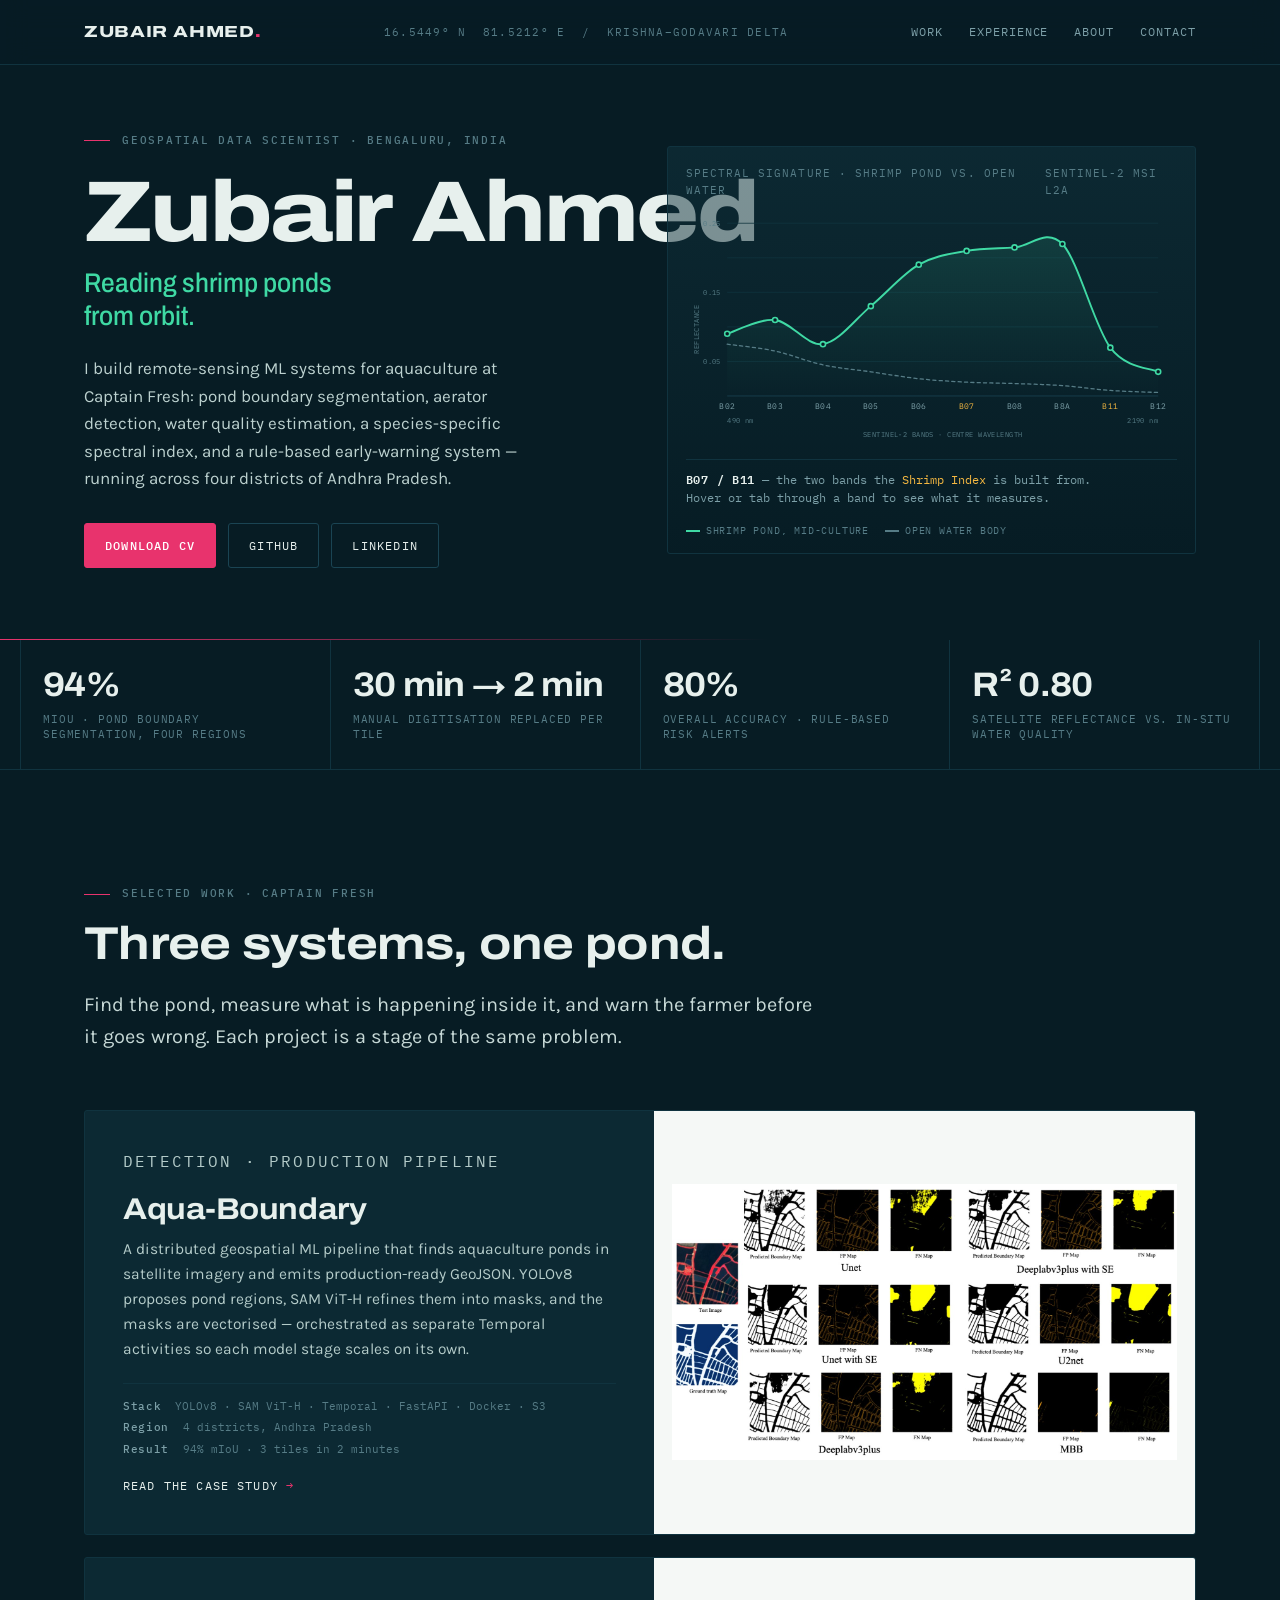
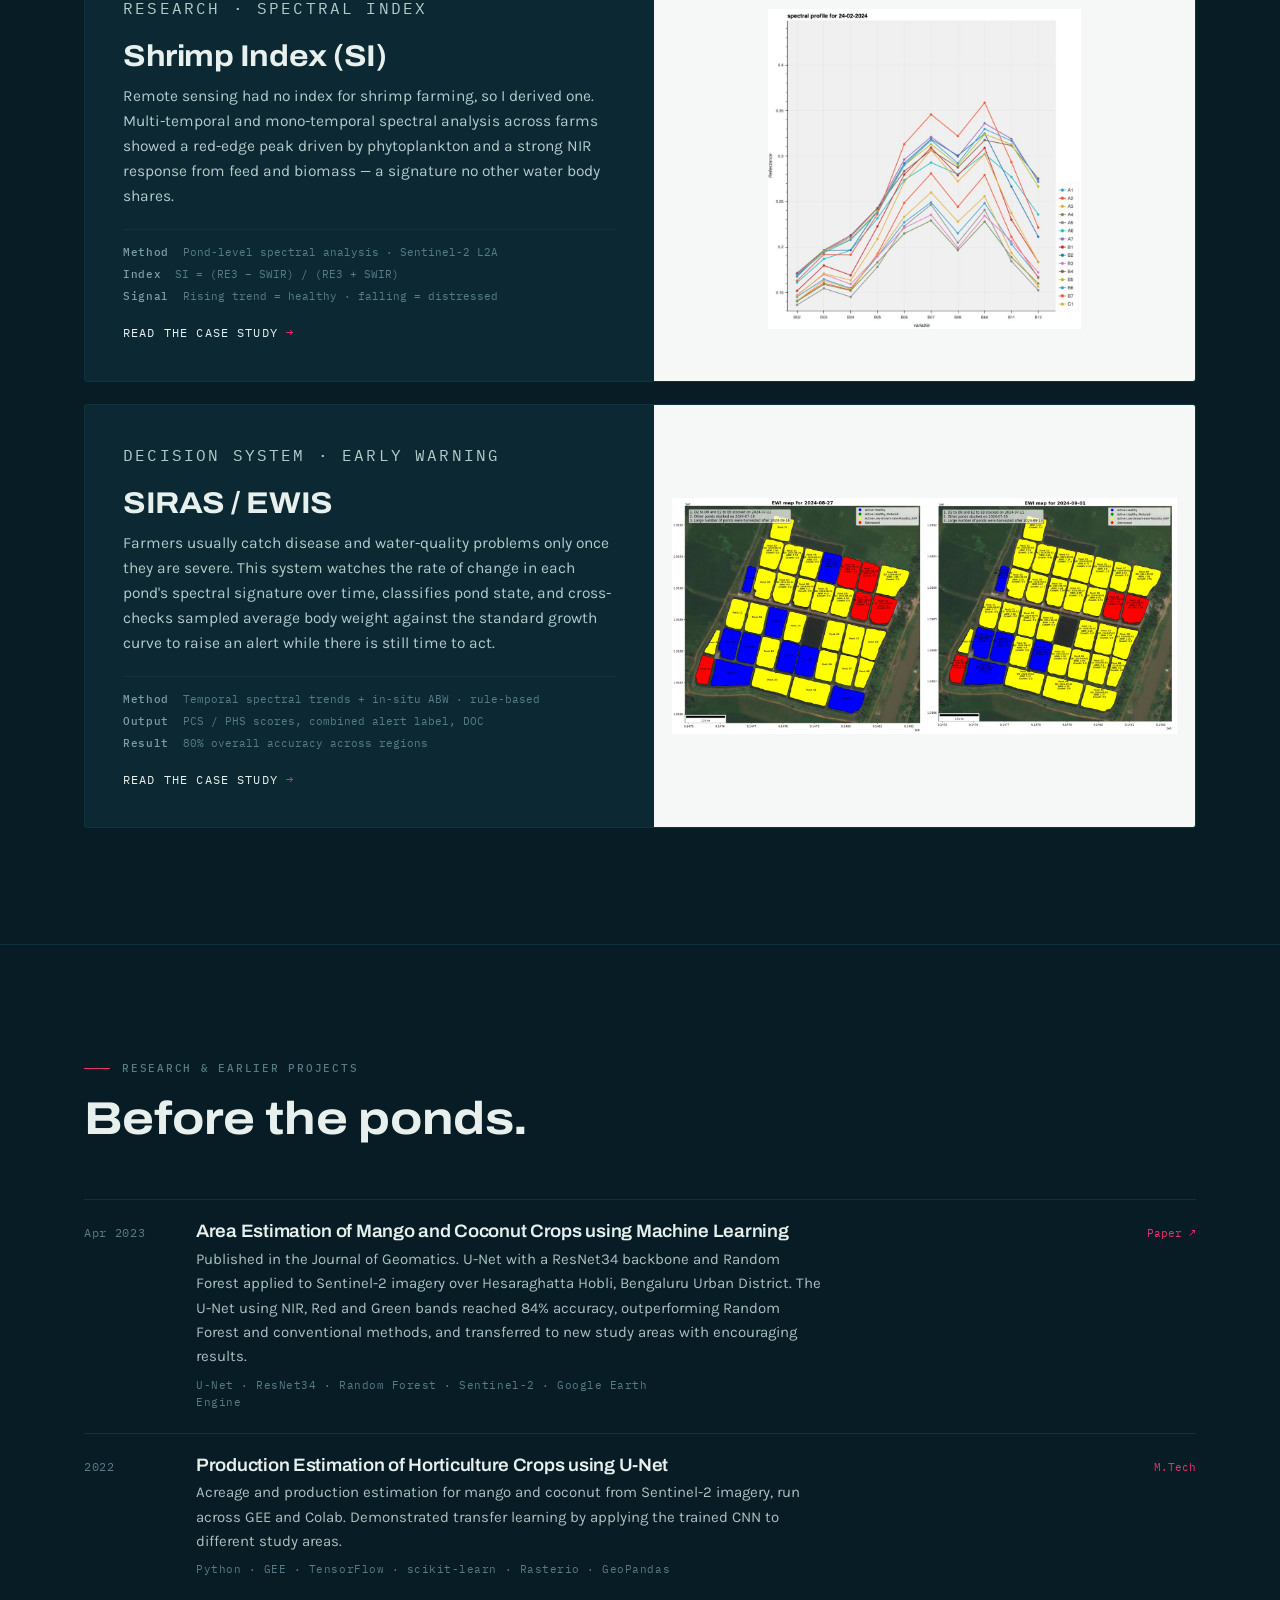
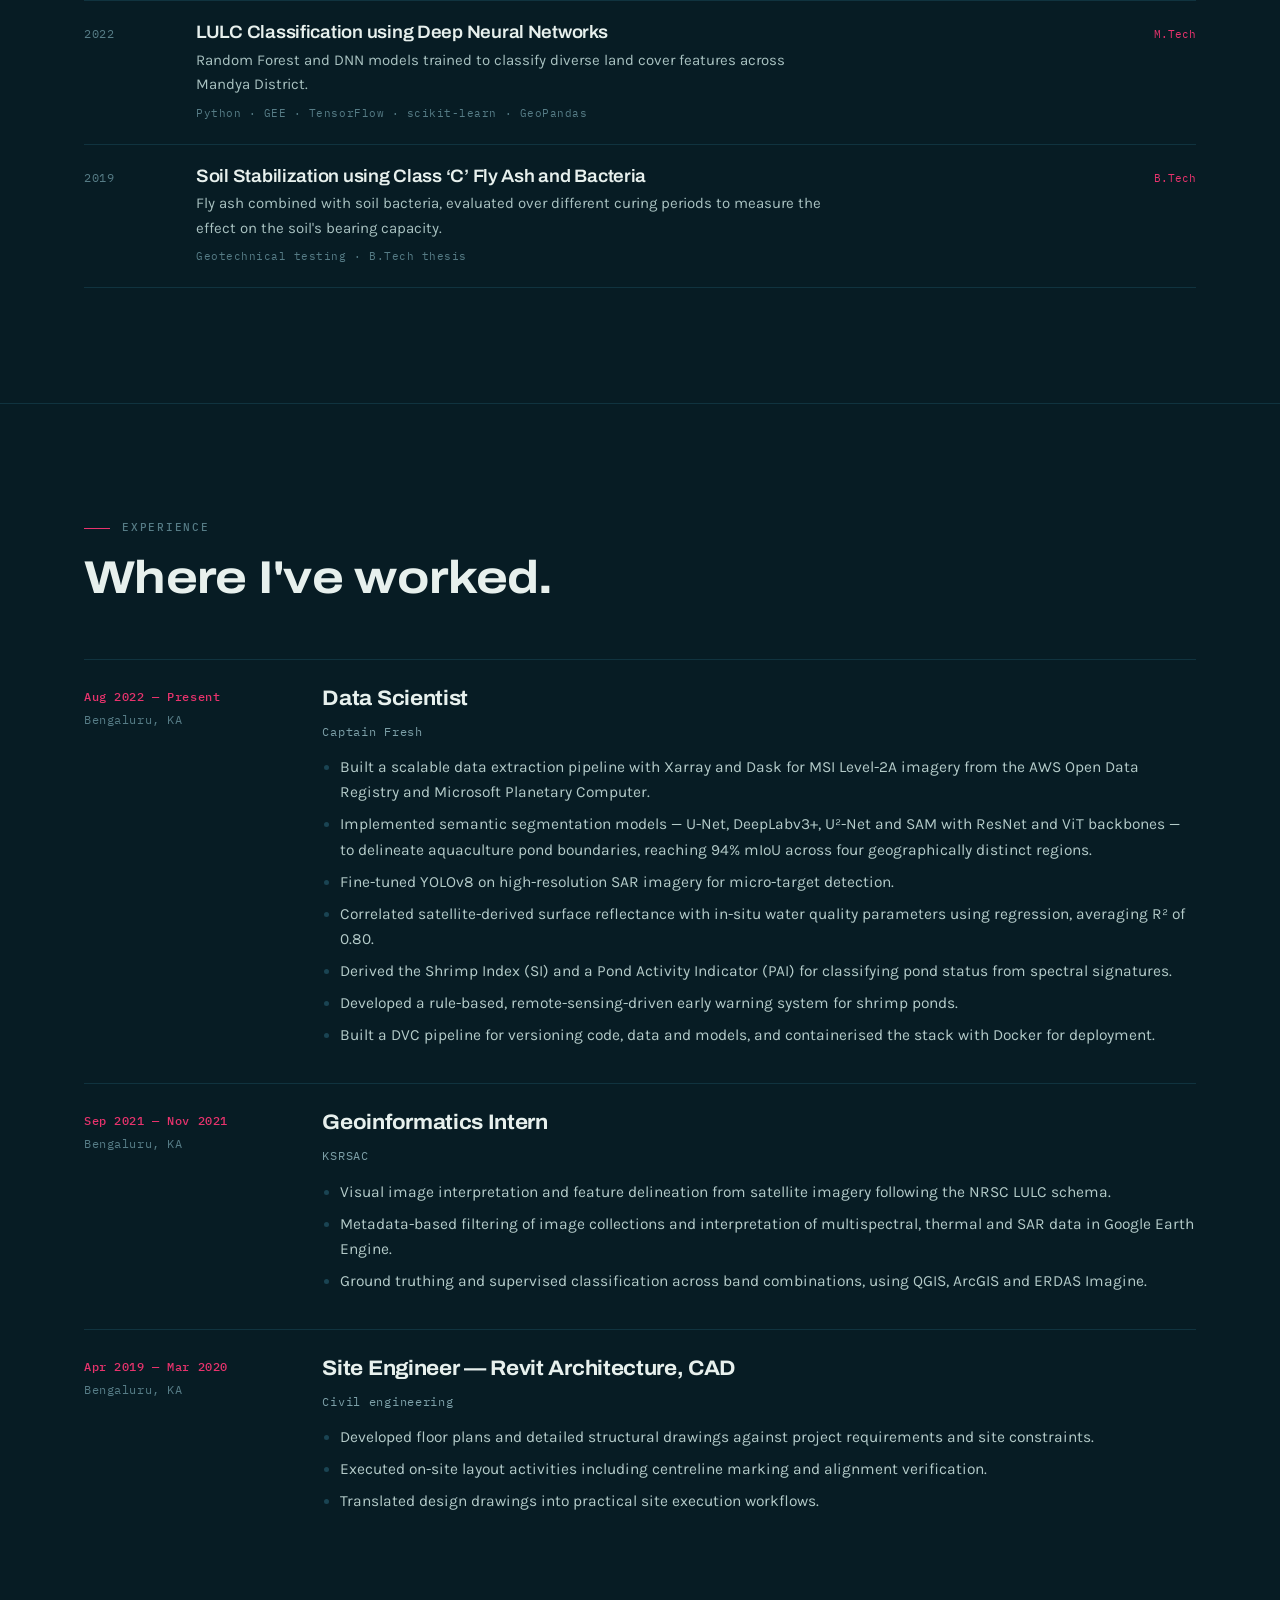
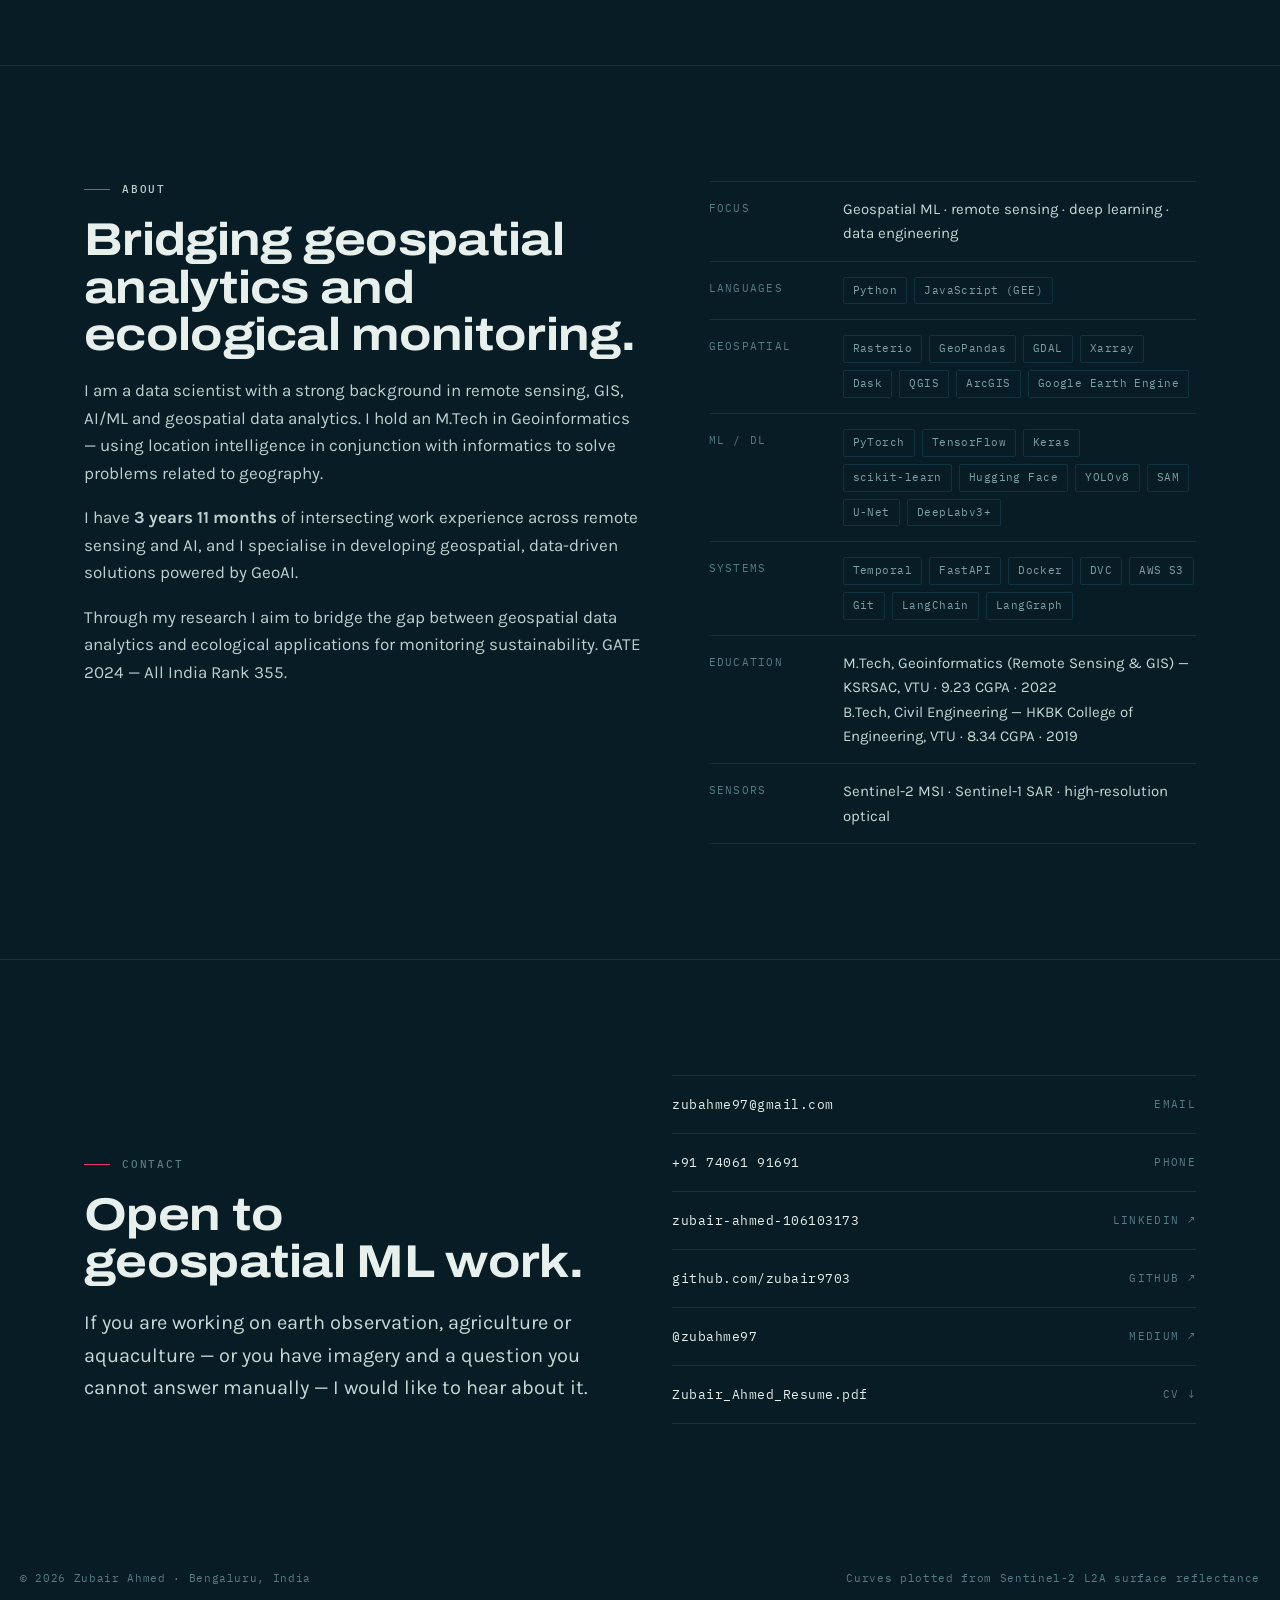
==== index.html @ 5a62e961 "Portfolio" ====
<!DOCTYPE html>
<html lang="en">
<head>
<meta charset="utf-8">
<meta name="viewport" content="width=device-width, initial-scale=1">
<title>Zubair Ahmed — Geospatial Data Scientist</title>
<meta name="description" content="Geospatial data scientist building remote-sensing ML pipelines for aquaculture: pond boundary segmentation with YOLOv8 and SAM, aerator detection, water quality estimation, a species-specific spectral index, and a rule-based early-warning system.">
<meta name="author" content="Zubair Ahmed">

<meta property="og:type" content="website">
<meta property="og:title" content="Zubair Ahmed — Geospatial Data Scientist">
<meta property="og:description" content="Remote-sensing ML for aquaculture: pond boundaries, spectral indices, early-warning systems.">

<link rel="preconnect" href="https://fonts.googleapis.com">
<link rel="preconnect" href="https://fonts.gstatic.com" crossorigin>
<link href="https://fonts.googleapis.com/css2?family=Archivo:wdth,wght@62..125,100..900&family=IBM+Plex+Mono:wght@400;500;600&family=Karla:wght@300..700&display=swap" rel="stylesheet">
<link rel="stylesheet" href="assets/css/style.css">
</head>
<body>

<a class="skip" href="#main">Skip to content</a>

<header class="bar">
  <div class="bar-in">
    <a class="mark" href="#top">ZUBAIR AHMED<span>.</span></a>
    <span class="coords">16.5449° N &nbsp;81.5212° E &nbsp;/&nbsp; Krishna–Godavari delta</span>
    <nav class="nav" aria-label="Sections">
      <a href="#work">Work</a>
      <a href="#experience">Experience</a>
      <a href="#about">About</a>
      <a href="#contact" class="nav-cta">Contact</a>
    </nav>
  </div>
</header>

<main id="main">

<!-- ================= HERO ================= -->
<section class="hero" id="top">
  <div class="wrap hero-grid">

    <div>
      <p class="eyebrow">Geospatial data scientist · Bengaluru, India</p>
      <h1>Zubair&nbsp;Ahmed</h1>
      <p class="deck">Reading shrimp ponds from orbit.</p>
      <p class="bio">
        I build remote-sensing ML systems for aquaculture at Captain Fresh: pond boundary
        segmentation, aerator detection, water quality estimation, a species-specific spectral
        index, and a rule-based early-warning system — running across four districts of
        Andhra Pradesh.
      </p>
      <div class="btns">
        <a class="btn btn-solid" href="assets/Zubair_Ahmed_Resume.pdf" download>Download CV</a>
        <a class="btn" href="https://github.com/zubair9703" target="_blank" rel="noopener">GitHub</a>
        <a class="btn" href="http://www.linkedin.com/in/zubair-ahmed-106103173" target="_blank" rel="noopener">LinkedIn</a>
      </div>
    </div>

    <!-- ---- signature element: the spectral curve the work is built on ---- -->
    <figure class="spectral" data-spectral style="margin:0">
      <figcaption class="spectral-head">
        <span>Spectral signature · shrimp pond vs. open water</span>
        <span>Sentinel-2 MSI L2A</span>
      </figcaption>

      <svg viewBox="0 0 620 300" role="img" aria-label="Reflectance curve of a shrimp pond across Sentinel-2 bands, rising sharply through the red edge and near infrared and collapsing in the shortwave infrared, compared with a flat, low curve for open water.">
        <defs>
          <linearGradient id="pondFade" x1="0" y1="0" x2="0" y2="1">
            <stop offset="0%" stop-color="#3FD9A4" stop-opacity=".26"></stop>
            <stop offset="100%" stop-color="#3FD9A4" stop-opacity="0"></stop>
          </linearGradient>
        </defs>

        <!-- gridlines -->
        <g>
          <line class="grid-line" x1="52" y1="18"    x2="596" y2="18"></line>
          <line class="grid-line" x1="52" y1="61.6"  x2="596" y2="61.6"></line>
          <line class="grid-line" x1="52" y1="105.2" x2="596" y2="105.2"></line>
          <line class="grid-line" x1="52" y1="148.8" x2="596" y2="148.8"></line>
          <line class="grid-line" x1="52" y1="192.4" x2="596" y2="192.4"></line>
          <text class="axis-txt" x="44" y="21"    text-anchor="end">0.25</text>
          <text class="axis-txt" x="44" y="108.7" text-anchor="end">0.15</text>
          <text class="axis-txt" x="44" y="196"   text-anchor="end">0.05</text>
          <text class="axis-txt" x="16" y="152" text-anchor="middle" transform="rotate(-90 16 152)">REFLECTANCE</text>
        </g>

        <!-- curves -->
        <path class="curve-fill" d="M 52.0 157.5 C 62.1 154.6, 92.3 137.9, 112.4 140.1 C 132.6 142.3, 152.7 173.5, 172.9 170.6 C 193.0 167.7, 213.2 139.4, 233.3 122.6 C 253.5 105.9, 273.6 81.9, 293.8 70.3 C 313.9 58.7, 334.1 56.5, 354.2 52.9 C 374.4 49.2, 394.5 50.0, 414.7 48.5 C 434.8 47.1, 455.0 23.1, 475.1 44.2 C 495.3 65.2, 515.4 148.1, 535.6 175.0 C 555.7 201.8, 585.9 200.4, 596.0 205.5 L 596.0 236.0 L 52.0 236.0 Z"></path>
        <path class="curve curve-water" d="M 52.0 170.6 C 62.1 172.1, 92.3 175.0, 112.4 179.3 C 132.6 183.7, 152.7 192.4, 172.9 196.8 C 193.0 201.1, 213.2 202.6, 233.3 205.5 C 253.5 208.4, 273.6 212.0, 293.8 214.2 C 313.9 216.4, 334.1 217.5, 354.2 218.6 C 374.4 219.6, 394.5 219.6, 414.7 220.3 C 434.8 221.0, 455.0 221.5, 475.1 222.9 C 495.3 224.4, 515.4 227.6, 535.6 229.0 C 555.7 230.5, 585.9 231.2, 596.0 231.6"></path>
        <path class="curve curve-pond" id="pondCurve" d="M 52.0 157.5 C 62.1 154.6, 92.3 137.9, 112.4 140.1 C 132.6 142.3, 152.7 173.5, 172.9 170.6 C 193.0 167.7, 213.2 139.4, 233.3 122.6 C 253.5 105.9, 273.6 81.9, 293.8 70.3 C 313.9 58.7, 334.1 56.5, 354.2 52.9 C 374.4 49.2, 394.5 50.0, 414.7 48.5 C 434.8 47.1, 455.0 23.1, 475.1 44.2 C 495.3 65.2, 515.4 148.1, 535.6 175.0 C 555.7 201.8, 585.9 200.4, 596.0 205.5"></path>

        <!-- baseline -->
        <line class="axis-line" x1="52" y1="236" x2="596" y2="236"></line>

        <!-- interactive band groups -->
        <g data-band="B02" tabindex="0" role="button" aria-label="Band B02, 490 nanometres, blue">
          <line class="guide" x1="52" y1="18" x2="52" y2="236"></line>
          <circle class="dot" cx="52" cy="157.5" r="3.2"></circle>
          <text class="band-lab" x="52" y="252" text-anchor="middle">B02</text>
          <rect class="hit" x="34" y="12" width="40" height="248"></rect>
        </g>
        <g data-band="B03" tabindex="0" role="button" aria-label="Band B03, 560 nanometres, green">
          <line class="guide" x1="112.4" y1="18" x2="112.4" y2="236"></line>
          <circle class="dot" cx="112.4" cy="140.1" r="3.2"></circle>
          <text class="band-lab" x="112.4" y="252" text-anchor="middle">B03</text>
          <rect class="hit" x="92" y="12" width="40" height="248"></rect>
        </g>
        <g data-band="B04" tabindex="0" role="button" aria-label="Band B04, 665 nanometres, red">
          <line class="guide" x1="172.9" y1="18" x2="172.9" y2="236"></line>
          <circle class="dot" cx="172.9" cy="170.6" r="3.2"></circle>
          <text class="band-lab" x="172.9" y="252" text-anchor="middle">B04</text>
          <rect class="hit" x="153" y="12" width="40" height="248"></rect>
        </g>
        <g data-band="B05" tabindex="0" role="button" aria-label="Band B05, 705 nanometres, red edge 1">
          <line class="guide" x1="233.3" y1="18" x2="233.3" y2="236"></line>
          <circle class="dot" cx="233.3" cy="122.6" r="3.2"></circle>
          <text class="band-lab" x="233.3" y="252" text-anchor="middle">B05</text>
          <rect class="hit" x="213" y="12" width="40" height="248"></rect>
        </g>
        <g data-band="B06" tabindex="0" role="button" aria-label="Band B06, 740 nanometres, red edge 2">
          <line class="guide" x1="293.8" y1="18" x2="293.8" y2="236"></line>
          <circle class="dot" cx="293.8" cy="70.3" r="3.2"></circle>
          <text class="band-lab" x="293.8" y="252" text-anchor="middle">B06</text>
          <rect class="hit" x="274" y="12" width="40" height="248"></rect>
        </g>
        <g data-band="B07" tabindex="0" role="button" aria-label="Band B07, 783 nanometres, red edge 3, Shrimp Index numerator">
          <line class="guide" x1="354.2" y1="18" x2="354.2" y2="236"></line>
          <circle class="dot" cx="354.2" cy="52.9" r="3.2"></circle>
          <text class="band-lab key" x="354.2" y="252" text-anchor="middle">B07</text>
          <rect class="hit" x="334" y="12" width="40" height="248"></rect>
        </g>
        <g data-band="B08" tabindex="0" role="button" aria-label="Band B08, 842 nanometres, near infrared">
          <line class="guide" x1="414.7" y1="18" x2="414.7" y2="236"></line>
          <circle class="dot" cx="414.7" cy="48.5" r="3.2"></circle>
          <text class="band-lab" x="414.7" y="252" text-anchor="middle">B08</text>
          <rect class="hit" x="395" y="12" width="40" height="248"></rect>
        </g>
        <g data-band="B8A" tabindex="0" role="button" aria-label="Band B8A, 865 nanometres, narrow near infrared">
          <line class="guide" x1="475.1" y1="18" x2="475.1" y2="236"></line>
          <circle class="dot" cx="475.1" cy="44.2" r="3.2"></circle>
          <text class="band-lab" x="475.1" y="252" text-anchor="middle">B8A</text>
          <rect class="hit" x="455" y="12" width="40" height="248"></rect>
        </g>
        <g data-band="B11" tabindex="0" role="button" aria-label="Band B11, 1610 nanometres, shortwave infrared, Shrimp Index denominator">
          <line class="guide" x1="535.6" y1="18" x2="535.6" y2="236"></line>
          <circle class="dot" cx="535.6" cy="175" r="3.2"></circle>
          <text class="band-lab key" x="535.6" y="252" text-anchor="middle">B11</text>
          <rect class="hit" x="515" y="12" width="40" height="248"></rect>
        </g>
        <g data-band="B12" tabindex="0" role="button" aria-label="Band B12, 2190 nanometres, shortwave infrared">
          <line class="guide" x1="596" y1="18" x2="596" y2="236"></line>
          <circle class="dot" cx="596" cy="205.5" r="3.2"></circle>
          <text class="band-lab" x="596" y="252" text-anchor="middle">B12</text>
          <rect class="hit" x="576" y="12" width="40" height="248"></rect>
        </g>

        <text class="axis-txt" x="52"  y="270">490 nm</text>
        <text class="axis-txt" x="596" y="270" text-anchor="end">2190 nm</text>
        <text class="axis-txt" x="324" y="288" text-anchor="middle">SENTINEL-2 BANDS · CENTRE WAVELENGTH</text>
      </svg>

      <div class="readout" data-readout>
        <b>B07 / B11</b> — the two bands the <span class="nm">Shrimp Index</span> is built from.<br>
        Hover or tab through a band to see what it measures.
      </div>

      <div class="legend">
        <span><i style="background:#3FD9A4"></i>Shrimp pond, mid-culture</span>
        <span><i style="background:#567C86"></i>Open water body</span>
      </div>
    </figure>

  </div>
</section>

<!-- ================= STAT STRIP ================= -->
<section class="strip">
  <div class="wrap" style="padding-inline:0">
    <div class="strip-in">
      <div class="stat"><span class="n">94%</span><span class="l">mIoU · pond boundary segmentation, four regions</span></div>
      <div class="stat"><span class="n">30 min → 2 min</span><span class="l">manual digitisation replaced per tile</span></div>
      <div class="stat"><span class="n">80%</span><span class="l">overall accuracy · rule-based risk alerts</span></div>
      <div class="stat"><span class="n">R² 0.80</span><span class="l">satellite reflectance vs. in-situ water quality</span></div>
    </div>
  </div>
</section>

<!-- ================= WORK ================= -->
<section class="section" id="work">
  <div class="wrap">
    <div class="section-head rv">
      <p class="eyebrow">Selected work · Captain Fresh</p>
      <h2 class="section-title">Three systems, one pond.</h2>
      <p class="lede">
        Find the pond, measure what is happening inside it, and warn the farmer before it goes
        wrong. Each project is a stage of the same problem.
      </p>
    </div>

    <div class="work">

      <a class="card rv" href="projects/aqua-boundary.html">
        <div class="card-body">
          <p class="card-tag">Detection · production pipeline</p>
          <h3>Aqua-Boundary</h3>
          <p>
            A distributed geospatial ML pipeline that finds aquaculture ponds in satellite imagery
            and emits production-ready GeoJSON. YOLOv8 proposes pond regions, SAM ViT-H refines
            them into masks, and the masks are vectorised — orchestrated as separate Temporal
            activities so each model stage scales on its own.
          </p>
          <div class="meta">
            <span><b>Stack</b> &nbsp;YOLOv8 · SAM ViT-H · Temporal · FastAPI · Docker · S3</span>
            <span><b>Region</b> &nbsp;4 districts, Andhra Pradesh</span>
            <span><b>Result</b> &nbsp;94% mIoU · 3 tiles in 2 minutes</span>
          </div>
          <span class="card-cta">Read the case study</span>
        </div>
        <div class="card-fig">
          <img src="assets/img/bd-compare-1.jpg" alt="Visual comparison of pond boundary outputs from six segmentation models" loading="lazy" width="1600" height="875">
        </div>
      </a>

      <a class="card rv" href="projects/shrimp-index.html">
        <div class="card-body">
          <p class="card-tag">Research · spectral index</p>
          <h3>Shrimp Index (SI)</h3>
          <p>
            Remote sensing had no index for shrimp farming, so I derived one. Multi-temporal and
            mono-temporal spectral analysis across farms showed a red-edge peak driven by
            phytoplankton and a strong NIR response from feed and biomass — a signature no other
            water body shares.
          </p>
          <div class="meta">
            <span><b>Method</b> &nbsp;Pond-level spectral analysis · Sentinel-2 L2A</span>
            <span><b>Index</b> &nbsp;SI = (RE3 − SWIR) / (RE3 + SWIR)</span>
            <span><b>Signal</b> &nbsp;Rising trend = healthy · falling = distressed</span>
          </div>
          <span class="card-cta">Read the case study</span>
        </div>
        <div class="card-fig">
          <img src="assets/img/si-signature.jpg" alt="Spectral signature plot of shrimp ponds across wavelengths" loading="lazy" width="884" height="904">
        </div>
      </a>

      <a class="card rv" href="projects/siras-ewis.html">
        <div class="card-body">
          <p class="card-tag">Decision system · early warning</p>
          <h3>SIRAS / EWIS</h3>
          <p>
            Farmers usually catch disease and water-quality problems only once they are severe. This
            system watches the rate of change in each pond's spectral signature over time, classifies
            pond state, and cross-checks sampled average body weight against the standard growth
            curve to raise an alert while there is still time to act.
          </p>
          <div class="meta">
            <span><b>Method</b> &nbsp;Temporal spectral trends + in-situ ABW · rule-based</span>
            <span><b>Output</b> &nbsp;PCS / PHS scores, combined alert label, DOC</span>
            <span><b>Result</b> &nbsp;80% overall accuracy across regions</span>
          </div>
          <span class="card-cta">Read the case study</span>
        </div>
        <div class="card-fig">
          <img src="assets/img/ewis-maps.jpg" alt="Sample risk alert maps produced by the early warning system" loading="lazy" width="1600" height="747">
        </div>
      </a>

    </div>
  </div>
</section>

<!-- ================= EARLIER WORK + RESEARCH ================= -->
<section class="section" id="research">
  <div class="wrap">
    <div class="section-head rv">
      <p class="eyebrow">Research &amp; earlier projects</p>
      <h2 class="section-title">Before the ponds.</h2>
    </div>

    <div class="rows rv">

      <a class="row" href="https://doi.org/10.58825/jog.2023.17.1.75" target="_blank" rel="noopener">
        <span class="yr">Apr 2023</span>
        <div>
          <h4>Area Estimation of Mango and Coconut Crops using Machine Learning</h4>
          <p>
            Published in the Journal of Geomatics. U-Net with a ResNet34 backbone and Random Forest
            applied to Sentinel-2 imagery over Hesaraghatta Hobli, Bengaluru Urban District. The U-Net
            using NIR, Red and Green bands reached 84% accuracy, outperforming Random Forest and
            conventional methods, and transferred to new study areas with encouraging results.
          </p>
          <p class="tools">U-Net · ResNet34 · Random Forest · Sentinel-2 · Google Earth Engine</p>
        </div>
        <span class="ext">Paper ↗</span>
      </a>

      <div class="row">
        <span class="yr">2022</span>
        <div>
          <h4>Production Estimation of Horticulture Crops using U-Net</h4>
          <p>
            Acreage and production estimation for mango and coconut from Sentinel-2 imagery, run
            across GEE and Colab. Demonstrated transfer learning by applying the trained CNN to
            different study areas.
          </p>
          <p class="tools">Python · GEE · TensorFlow · scikit-learn · Rasterio · GeoPandas</p>
        </div>
        <span class="ext">M.Tech</span>
      </div>

      <div class="row">
        <span class="yr">2022</span>
        <div>
          <h4>LULC Classification using Deep Neural Networks</h4>
          <p>
            Random Forest and DNN models trained to classify diverse land cover features across
            Mandya District.
          </p>
          <p class="tools">Python · GEE · TensorFlow · scikit-learn · GeoPandas</p>
        </div>
        <span class="ext">M.Tech</span>
      </div>

      <div class="row">
        <span class="yr">2019</span>
        <div>
          <h4>Soil Stabilization using Class ‘C’ Fly Ash and Bacteria</h4>
          <p>
            Fly ash combined with soil bacteria, evaluated over different curing periods to measure
            the effect on the soil's bearing capacity.
          </p>
          <p class="tools">Geotechnical testing · B.Tech thesis</p>
        </div>
        <span class="ext">B.Tech</span>
      </div>

    </div>
  </div>
</section>

<!-- ================= EXPERIENCE ================= -->
<section class="section" id="experience">
  <div class="wrap">
    <div class="section-head rv">
      <p class="eyebrow">Experience</p>
      <h2 class="section-title">Where I've worked.</h2>
    </div>

    <div class="tl rv">

      <div class="tl-item">
        <div class="tl-when"><b>Aug 2022 — Present</b>Bengaluru, KA</div>
        <div>
          <h3 class="tl-role">Data Scientist</h3>
          <p class="tl-org">Captain Fresh</p>
          <ul>
            <li>Built a scalable data extraction pipeline with Xarray and Dask for MSI Level-2A imagery from the AWS Open Data Registry and Microsoft Planetary Computer.</li>
            <li>Implemented semantic segmentation models — U-Net, DeepLabv3+, U²-Net and SAM with ResNet and ViT backbones — to delineate aquaculture pond boundaries, reaching 94% mIoU across four geographically distinct regions.</li>
            <li>Fine-tuned YOLOv8 on high-resolution SAR imagery for micro-target detection.</li>
            <li>Correlated satellite-derived surface reflectance with in-situ water quality parameters using regression, averaging R² of 0.80.</li>
            <li>Derived the Shrimp Index (SI) and a Pond Activity Indicator (PAI) for classifying pond status from spectral signatures.</li>
            <li>Developed a rule-based, remote-sensing-driven early warning system for shrimp ponds.</li>
            <li>Built a DVC pipeline for versioning code, data and models, and containerised the stack with Docker for deployment.</li>
          </ul>
        </div>
      </div>

      <div class="tl-item">
        <div class="tl-when"><b>Sep 2021 — Nov 2021</b>Bengaluru, KA</div>
        <div>
          <h3 class="tl-role">Geoinformatics Intern</h3>
          <p class="tl-org">KSRSAC</p>
          <ul>
            <li>Visual image interpretation and feature delineation from satellite imagery following the NRSC LULC schema.</li>
            <li>Metadata-based filtering of image collections and interpretation of multispectral, thermal and SAR data in Google Earth Engine.</li>
            <li>Ground truthing and supervised classification across band combinations, using QGIS, ArcGIS and ERDAS Imagine.</li>
          </ul>
        </div>
      </div>

      <div class="tl-item">
        <div class="tl-when"><b>Apr 2019 — Mar 2020</b>Bengaluru, KA</div>
        <div>
          <h3 class="tl-role">Site Engineer — Revit Architecture, CAD</h3>
          <p class="tl-org">Civil engineering</p>
          <ul>
            <li>Developed floor plans and detailed structural drawings against project requirements and site constraints.</li>
            <li>Executed on-site layout activities including centreline marking and alignment verification.</li>
            <li>Translated design drawings into practical site execution workflows.</li>
          </ul>
        </div>
      </div>

    </div>
  </div>
</section>

<!-- ================= ABOUT ================= -->
<section class="section" id="about">
  <div class="wrap about-grid">

    <div class="about rv">
      <p class="eyebrow">About</p>
      <h2 class="section-title">Bridging geospatial analytics and ecological monitoring.</h2>
      <p>
        I am a data scientist with a strong background in remote sensing, GIS, AI/ML and geospatial
        data analytics. I hold an M.Tech in Geoinformatics — using location intelligence in
        conjunction with informatics to solve problems related to geography.
      </p>
      <p>
        I have <strong>3 years 11 months</strong> of intersecting work experience across remote
        sensing and AI, and I specialise in developing geospatial, data-driven solutions powered by
        GeoAI.
      </p>
      <p>
        Through my research I aim to bridge the gap between geospatial data analytics and ecological
        applications for monitoring sustainability. GATE 2024 — All India Rank 355.
      </p>
    </div>

    <div class="rv">
      <div class="spec">
        <div class="spec-row">
          <div class="spec-k">Focus</div>
          <div class="spec-v">Geospatial ML · remote sensing · deep learning · data engineering</div>
        </div>
        <div class="spec-row">
          <div class="spec-k">Languages</div>
          <div class="spec-v"><div class="chips"><span class="chip">Python</span><span class="chip">JavaScript (GEE)</span></div></div>
        </div>
        <div class="spec-row">
          <div class="spec-k">Geospatial</div>
          <div class="spec-v"><div class="chips"><span class="chip">Rasterio</span><span class="chip">GeoPandas</span><span class="chip">GDAL</span><span class="chip">Xarray</span><span class="chip">Dask</span><span class="chip">QGIS</span><span class="chip">ArcGIS</span><span class="chip">Google Earth Engine</span></div></div>
        </div>
        <div class="spec-row">
          <div class="spec-k">ML / DL</div>
          <div class="spec-v"><div class="chips"><span class="chip">PyTorch</span><span class="chip">TensorFlow</span><span class="chip">Keras</span><span class="chip">scikit-learn</span><span class="chip">Hugging Face</span><span class="chip">YOLOv8</span><span class="chip">SAM</span><span class="chip">U-Net</span><span class="chip">DeepLabv3+</span></div></div>
        </div>
        <div class="spec-row">
          <div class="spec-k">Systems</div>
          <div class="spec-v"><div class="chips"><span class="chip">Temporal</span><span class="chip">FastAPI</span><span class="chip">Docker</span><span class="chip">DVC</span><span class="chip">AWS S3</span><span class="chip">Git</span><span class="chip">LangChain</span><span class="chip">LangGraph</span></div></div>
        </div>
        <div class="spec-row">
          <div class="spec-k">Education</div>
          <div class="spec-v">
            M.Tech, Geoinformatics (Remote Sensing &amp; GIS) — KSRSAC, VTU · 9.23 CGPA · 2022<br>
            B.Tech, Civil Engineering — HKBK College of Engineering, VTU · 8.34 CGPA · 2019
          </div>
        </div>
        <div class="spec-row">
          <div class="spec-k">Sensors</div>
          <div class="spec-v">Sentinel-2 MSI · Sentinel-1 SAR · high-resolution optical</div>
        </div>
      </div>
    </div>

  </div>
</section>

<!-- ================= CONTACT ================= -->
<section class="section" id="contact" style="border-bottom:0">
  <div class="wrap contact-grid">
    <div class="rv">
      <p class="eyebrow">Contact</p>
      <h2 class="section-title">Open to geospatial&nbsp;ML work.</h2>
      <p class="lede">
        If you are working on earth observation, agriculture or aquaculture — or you have imagery and
        a question you cannot answer manually — I would like to hear about it.
      </p>
    </div>

    <div class="links rv">
      <a class="link" href="mailto:zubahme97@gmail.com"><span>zubahme97@gmail.com</span><span>Email</span></a>
      <a class="link" href="tel:+917406191691"><span>+91 74061 91691</span><span>Phone</span></a>
      <a class="link" href="http://www.linkedin.com/in/zubair-ahmed-106103173" target="_blank" rel="noopener"><span>zubair-ahmed-106103173</span><span>LinkedIn ↗</span></a>
      <a class="link" href="https://github.com/zubair9703" target="_blank" rel="noopener"><span>github.com/zubair9703</span><span>GitHub ↗</span></a>
      <a class="link" href="https://medium.com/@zubahme97" target="_blank" rel="noopener"><span>@zubahme97</span><span>Medium ↗</span></a>
      <a class="link" href="assets/Zubair_Ahmed_Resume.pdf" download><span>Zubair_Ahmed_Resume.pdf</span><span>CV ↓</span></a>
    </div>
  </div>
</section>

</main>

<footer class="wrap foot">
  <span>© <span data-year>2026</span> Zubair Ahmed · Bengaluru, India</span>
  <span>Curves plotted from Sentinel-2 L2A surface reflectance</span>
</footer>

<script src="assets/js/main.js"></script>
</body>
</html>
---- assets/css/style.css ----
/* ============================================================
   Zubair Ahmed — portfolio
   Design system: "spectral"
   Base is brackish-water ink; accents are borrowed from the
   bands the work actually depends on (NIR magenta, Red-Edge
   algae green, SWIR gold). Colour carries meaning, not mood.
   ============================================================ */

:root {
  --ink:      #071C24;
  --ink-2:    #0C2933;
  --ink-3:    #10333F;
  --line:     #1A4453;
  --haze:     #E7F0ED;
  --muted:    #7DA0A8;
  --dim:      #567C86;

  --nir:      #E8336D;  /* false-colour NIR — the accent */
  --redge:    #3FD9A4;  /* phytoplankton / healthy */
  --swir:     #F5B841;  /* shortwave infrared */

  --plate:    #F5F8F6;  /* figure mount */

  --display:  "Archivo", "Helvetica Neue", sans-serif;
  --body:     "Karla", system-ui, sans-serif;
  --mono:     "IBM Plex Mono", ui-monospace, monospace;

  --gut:      clamp(20px, 5vw, 64px);
  --maxw:     1240px;
  --r:        3px;
}

* { box-sizing: border-box; }

html { scroll-behavior: smooth; scroll-padding-top: 84px; }

body {
  margin: 0;
  background: var(--ink);
  color: var(--haze);
  font-family: var(--body);
  font-size: 17px;
  line-height: 1.62;
  -webkit-font-smoothing: antialiased;
  overflow-x: hidden;
}

img { max-width: 100%; display: block; }
a { color: inherit; }

::selection { background: var(--nir); color: #fff; }

.wrap { max-width: var(--maxw); margin: 0 auto; padding-inline: var(--gut); }

/* ---------- type ---------- */

h1, h2, h3, h4 {
  font-family: var(--display);
  font-variation-settings: "wdth" 112;
  font-weight: 700;
  line-height: 1.04;
  letter-spacing: -0.015em;
  margin: 0;
}

.eyebrow {
  font-family: var(--mono);
  font-size: 11px;
  font-weight: 500;
  letter-spacing: 0.16em;
  text-transform: uppercase;
  color: var(--dim);
  margin: 0 0 18px;
  display: flex;
  align-items: center;
  gap: 12px;
}
.eyebrow::before {
  content: "";
  width: 26px;
  height: 1px;
  background: var(--nir);
  flex: none;
}

.lede { font-size: clamp(17px, 1.6vw, 20px); color: #C6D8D6; max-width: 62ch; }

.mono { font-family: var(--mono); }

/* ---------- top bar ---------- */

.bar {
  position: fixed;
  inset: 0 0 auto 0;
  z-index: 60;
  backdrop-filter: blur(14px);
  background: rgba(7, 28, 36, 0.78);
  border-bottom: 1px solid var(--ink-3);
}
.bar-in {
  max-width: var(--maxw);
  margin: 0 auto;
  padding: 0 var(--gut);
  height: 64px;
  display: flex;
  align-items: center;
  justify-content: space-between;
  gap: 20px;
}
.mark {
  font-family: var(--display);
  font-variation-settings: "wdth" 125;
  font-weight: 800;
  font-size: 16px;
  letter-spacing: 0.04em;
  text-decoration: none;
  white-space: nowrap;
}
.mark span { color: var(--nir); }
.coords {
  font-family: var(--mono);
  font-size: 10.5px;
  letter-spacing: 0.12em;
  color: var(--dim);
  text-transform: uppercase;
}
.nav { display: flex; gap: 26px; align-items: center; }
.nav a {
  font-family: var(--mono);
  font-size: 12px;
  letter-spacing: 0.08em;
  text-transform: uppercase;
  text-decoration: none;
  color: var(--muted);
  padding: 4px 0;
  border-bottom: 1px solid transparent;
  transition: color .18s, border-color .18s;
}
.nav a:hover, .nav a:focus-visible { color: var(--haze); border-bottom-color: var(--nir); }

/* ---------- hero ---------- */

.hero { padding: 132px 0 72px; position: relative; }
.hero::after {
  content: "";
  position: absolute;
  left: 0; right: 0; bottom: 0;
  height: 1px;
  background: linear-gradient(90deg, var(--nir), var(--ink) 60%);
}
.hero-grid {
  display: grid;
  grid-template-columns: minmax(0, 1fr) minmax(0, 1.02fr);
  gap: clamp(32px, 5vw, 72px);
  align-items: center;
}
.hero h1 {
  font-size: clamp(38px, 7.4vw, 86px);
  font-variation-settings: "wdth" 118;
  font-weight: 800;
  letter-spacing: -0.03em;
  margin-bottom: 10px;
}
.hero .deck {
  font-family: var(--display);
  font-variation-settings: "wdth" 88;
  font-weight: 500;
  font-size: clamp(19px, 2.5vw, 27px);
  line-height: 1.22;
  color: var(--redge);
  margin: 0 0 22px;
  max-width: 20ch;
}
.hero p.bio { color: #BCD1CF; max-width: 46ch; margin: 0 0 30px; }

.btns { display: flex; flex-wrap: wrap; gap: 12px; }
.btn {
  font-family: var(--mono);
  font-size: 12px;
  letter-spacing: 0.1em;
  text-transform: uppercase;
  text-decoration: none;
  padding: 12px 20px;
  border: 1px solid var(--line);
  border-radius: var(--r);
  color: var(--haze);
  transition: background .18s, border-color .18s, color .18s;
}
.btn:hover, .btn:focus-visible { border-color: var(--nir); background: rgba(232,51,109,.1); }
.btn-solid { background: var(--nir); border-color: var(--nir); color: #fff; font-weight: 500; }
.btn-solid:hover, .btn-solid:focus-visible { background: #ff5183; border-color: #ff5183; color: #fff; }

/* ---------- signature: spectral plot ---------- */

.spectral {
  border: 1px solid var(--ink-3);
  border-radius: var(--r);
  background:
    linear-gradient(180deg, rgba(18,53,64,.5), rgba(7,28,36,.5));
  padding: 18px 18px 14px;
}
.spectral-head {
  display: flex;
  justify-content: space-between;
  align-items: baseline;
  gap: 14px;
  font-family: var(--mono);
  font-size: 10.5px;
  letter-spacing: 0.1em;
  text-transform: uppercase;
  color: var(--dim);
  margin-bottom: 10px;
}
.spectral svg { width: 100%; height: auto; display: block; overflow: visible; }

.axis-line { stroke: var(--line); stroke-width: 1; }
.grid-line { stroke: var(--ink-3); stroke-width: 1; }
.axis-txt { font-family: var(--mono); font-size: 9px; fill: var(--dim); letter-spacing: .06em; }
.band-lab { font-family: var(--mono); font-size: 9.5px; fill: var(--muted); letter-spacing: .04em; cursor: pointer; }
.band-lab.key { fill: var(--swir); }

.curve { fill: none; stroke-width: 2.4; stroke-linecap: round; stroke-linejoin: round; }
.curve-pond { stroke: var(--redge); }
.curve-water { stroke: var(--dim); stroke-width: 1.6; stroke-dasharray: 4 4; }
.curve-fill { fill: url(#pondFade); opacity: .5; }

.hit { fill: transparent; cursor: pointer; }
.dot { fill: var(--ink); stroke: var(--redge); stroke-width: 2; }
.guide { stroke: var(--nir); stroke-width: 1; opacity: 0; transition: opacity .15s; }
.guide.on { opacity: 1; }
.band-lab.on { fill: var(--nir); }
.dot.on { stroke: var(--nir); fill: var(--nir); }

.readout {
  margin-top: 12px;
  border-top: 1px solid var(--ink-3);
  padding-top: 11px;
  font-family: var(--mono);
  font-size: 11.5px;
  line-height: 1.55;
  color: var(--muted);
  min-height: 54px;
}
.readout b { color: var(--haze); font-weight: 600; letter-spacing: .06em; }
.readout .nm { color: var(--swir); }
.legend {
  display: flex; gap: 16px; flex-wrap: wrap;
  font-family: var(--mono); font-size: 10px; letter-spacing: .08em;
  text-transform: uppercase; color: var(--dim); margin-top: 10px;
}
.legend i { display: inline-block; width: 14px; height: 2px; vertical-align: middle; margin-right: 6px; }

/* ---------- stat strip ---------- */

.strip { border-bottom: 1px solid var(--ink-3); }
.strip-in {
  display: grid;
  grid-template-columns: repeat(4, 1fr);
  gap: 1px;
  background: var(--ink-3);
  border-inline: 1px solid var(--ink-3);
}
.stat { background: var(--ink); padding: 26px 22px; }
.stat .n {
  font-family: var(--display);
  font-variation-settings: "wdth" 108;
  font-weight: 700;
  font-size: clamp(24px, 3vw, 34px);
  letter-spacing: -0.02em;
  color: var(--haze);
  display: block;
  line-height: 1.1;
}
.stat .l {
  font-family: var(--mono);
  font-size: 10.5px;
  letter-spacing: .08em;
  text-transform: uppercase;
  color: var(--dim);
  margin-top: 8px;
  display: block;
  line-height: 1.5;
}

/* ---------- sections ---------- */

.section { padding: clamp(64px, 9vw, 116px) 0; border-bottom: 1px solid var(--ink-3); }
.section-title {
  font-size: clamp(28px, 4.4vw, 46px);
  font-variation-settings: "wdth" 116;
  font-weight: 700;
  margin-bottom: 14px;
}
.section-head { margin-bottom: clamp(36px, 5vw, 56px); }

/* ---------- work cards ---------- */

.work { display: grid; gap: 22px; }
.card {
  display: grid;
  grid-template-columns: 1.05fr 1fr;
  gap: 0;
  border: 1px solid var(--ink-3);
  border-radius: var(--r);
  overflow: hidden;
  background: var(--ink-2);
  text-decoration: none;
  color: inherit;
  transition: border-color .2s, transform .2s;
}
.card:hover, .card:focus-visible { border-color: var(--nir); transform: translateY(-2px); }
.card-body { padding: clamp(24px, 3vw, 38px); display: flex; flex-direction: column; }
.card-tag {
  font-family: var(--mono);
  font-size: 10.5px;
  letter-spacing: .14em;
  text-transform: uppercase;
  color: var(--nir);
  margin-bottom: 14px;
}
.card h3 {
  font-size: clamp(22px, 2.4vw, 30px);
  font-variation-settings: "wdth" 110;
  margin-bottom: 12px;
}
.card p { color: #B4CBC9; margin: 0 0 20px; font-size: 15.5px; }
.meta {
  font-family: var(--mono);
  font-size: 11px;
  color: var(--dim);
  border-top: 1px solid var(--ink-3);
  padding-top: 14px;
  margin-top: auto;
  display: grid;
  gap: 4px;
}
.meta span b { color: var(--muted); font-weight: 500; letter-spacing: .06em; }
.card-fig {
  background: var(--plate);
  display: flex;
  align-items: center;
  justify-content: center;
  padding: 18px;
  min-height: 220px;
}
.card-fig img { max-height: 320px; width: auto; object-fit: contain; }
.card-cta {
  font-family: var(--mono);
  font-size: 11.5px;
  letter-spacing: .1em;
  text-transform: uppercase;
  color: var(--haze);
  margin-top: 18px;
}
.card-cta::after { content: " →"; color: var(--nir); }

/* ---------- compact list ---------- */

.rows { border-top: 1px solid var(--ink-3); }
.row {
  display: grid;
  grid-template-columns: 92px 1fr auto;
  gap: 20px;
  align-items: baseline;
  padding: 22px 0;
  border-bottom: 1px solid var(--ink-3);
  text-decoration: none;
  color: inherit;
}
.row .yr { font-family: var(--mono); font-size: 11.5px; color: var(--dim); letter-spacing: .06em; }
.row h4 { font-size: 18px; font-variation-settings: "wdth" 104; font-weight: 600; margin-bottom: 6px; }
.row p { margin: 0; font-size: 15px; color: #A9C2C1; max-width: 70ch; }
.row .tools { font-family: var(--mono); font-size: 10.5px; color: var(--dim); margin-top: 8px; letter-spacing: .05em; }
.row .ext { font-family: var(--mono); font-size: 11px; color: var(--nir); white-space: nowrap; }
a.row:hover h4, a.row:focus-visible h4 { color: var(--nir); }

/* ---------- experience ---------- */

.tl { display: grid; gap: 0; }
.tl-item {
  display: grid;
  grid-template-columns: 200px 1fr;
  gap: clamp(16px, 3vw, 44px);
  padding: 28px 0;
  border-top: 1px solid var(--ink-3);
}
.tl-when { font-family: var(--mono); font-size: 11.5px; color: var(--dim); letter-spacing: .05em; }
.tl-when b { display: block; color: var(--nir); font-weight: 500; margin-bottom: 4px; }
.tl-role { font-size: 21px; font-variation-settings: "wdth" 106; margin-bottom: 4px; }
.tl-org { font-family: var(--mono); font-size: 12px; color: var(--muted); letter-spacing: .06em; margin-bottom: 14px; }
.tl ul { margin: 0; padding-left: 18px; color: #B4CBC9; font-size: 15.5px; }
.tl li { margin-bottom: 7px; }
.tl li::marker { color: var(--line); }

/* ---------- about / spec sheet ---------- */

.about-grid { display: grid; grid-template-columns: 1.15fr 1fr; gap: clamp(30px, 5vw, 70px); }
.about p { color: #BCD1CF; }
.spec { border-top: 1px solid var(--ink-3); }
.spec-row {
  display: grid;
  grid-template-columns: 116px 1fr;
  gap: 18px;
  padding: 15px 0;
  border-bottom: 1px solid var(--ink-3);
  align-items: start;
}
.spec-k {
  font-family: var(--mono); font-size: 10.5px; letter-spacing: .12em;
  text-transform: uppercase; color: var(--dim); padding-top: 3px;
}
.spec-v { font-size: 15px; color: #C6D8D6; }
.chips { display: flex; flex-wrap: wrap; gap: 7px; }
.chip {
  font-family: var(--mono); font-size: 11px; letter-spacing: .04em;
  border: 1px solid var(--ink-3); border-radius: 2px;
  padding: 4px 9px; color: var(--muted);
}

/* ---------- contact ---------- */

.contact-grid { display: grid; grid-template-columns: 1fr 1fr; gap: clamp(30px, 5vw, 70px); align-items: end; }
.links { display: grid; gap: 0; border-top: 1px solid var(--ink-3); }
.link {
  display: flex; justify-content: space-between; align-items: center; gap: 20px;
  padding: 18px 0; border-bottom: 1px solid var(--ink-3);
  text-decoration: none; color: var(--haze);
  font-family: var(--mono); font-size: 13px; letter-spacing: .04em;
  transition: padding-left .2s, color .2s;
}
.link span:last-child { color: var(--dim); font-size: 11px; letter-spacing: .12em; text-transform: uppercase; }
.link:hover, .link:focus-visible { padding-left: 10px; color: var(--nir); }

.foot {
  padding: 30px 0 40px;
  font-family: var(--mono); font-size: 11px; letter-spacing: .06em;
  color: var(--dim);
  display: flex; justify-content: space-between; gap: 16px; flex-wrap: wrap;
}

/* ============================================================
   Project detail pages
   ============================================================ */

.p-hero { padding: 128px 0 56px; border-bottom: 1px solid var(--ink-3); }
.back {
  font-family: var(--mono); font-size: 11.5px; letter-spacing: .1em;
  text-transform: uppercase; color: var(--muted); text-decoration: none;
  display: inline-block; margin-bottom: 26px;
}
.back:hover, .back:focus-visible { color: var(--nir); }
.back::before { content: "← "; }
.p-hero h1 {
  font-size: clamp(32px, 5.6vw, 62px);
  font-variation-settings: "wdth" 114;
  font-weight: 800;
  letter-spacing: -0.025em;
  margin-bottom: 18px;
  max-width: 20ch;
}
.p-hero .lede { color: #C6D8D6; font-size: clamp(17px, 1.8vw, 21px); }

.capture {
  margin-top: 38px;
  display: grid;
  grid-template-columns: repeat(auto-fit, minmax(150px, 1fr));
  gap: 1px;
  background: var(--ink-3);
  border: 1px solid var(--ink-3);
}
.capture div { background: var(--ink); padding: 16px 18px; }
.capture dt {
  font-family: var(--mono); font-size: 10px; letter-spacing: .14em;
  text-transform: uppercase; color: var(--dim); margin-bottom: 7px;
}
.capture dd { margin: 0; font-family: var(--mono); font-size: 12.5px; color: var(--haze); line-height: 1.45; }

.prose { max-width: 74ch; }
.prose h2 {
  font-size: clamp(22px, 3vw, 32px);
  font-variation-settings: "wdth" 112;
  margin: 0 0 16px;
}
.prose h3 {
  font-size: 18px; font-variation-settings: "wdth" 104; font-weight: 600;
  margin: 34px 0 10px; color: var(--redge);
}
.prose p { color: #BCD1CF; margin: 0 0 16px; }
.prose ul { padding-left: 20px; color: #BCD1CF; margin: 0 0 18px; }
.prose li { margin-bottom: 8px; }
.prose li::marker { color: var(--line); }
.prose strong { color: var(--haze); font-weight: 700; }
.prose a { color: var(--nir); }

/* figure plates */
.plate { margin: 34px 0; }
.plate-mount {
  background: var(--plate);
  border: 1px solid var(--ink-3);
  border-radius: var(--r);
  padding: 16px;
}
.plate-mount img { margin: 0 auto; }
.plate figcaption {
  font-family: var(--mono); font-size: 11px; line-height: 1.6;
  color: var(--muted); margin-top: 11px;
  display: grid; grid-template-columns: auto 1fr; gap: 12px;
}
.plate figcaption b {
  color: var(--nir); font-weight: 500; letter-spacing: .12em;
  text-transform: uppercase; white-space: nowrap;
}

/* data table (API contracts, metrics) */
.dtable { width: 100%; border-collapse: collapse; font-family: var(--mono); font-size: 12.5px; margin: 0 0 20px; }
.dtable th, .dtable td { text-align: left; padding: 11px 14px; border-bottom: 1px solid var(--ink-3); vertical-align: top; }
.dtable th {
  font-size: 10px; letter-spacing: .14em; text-transform: uppercase;
  color: var(--dim); font-weight: 500; border-bottom-color: var(--line);
}
.dtable td:first-child { color: var(--swir); white-space: nowrap; }
.dtable td:last-child { color: var(--muted); font-family: var(--body); font-size: 14.5px; }

/* pipeline steps */
.flow { display: flex; flex-wrap: wrap; align-items: stretch; gap: 8px; margin: 22px 0 30px; }
.flow-step {
  flex: 1 1 150px;
  border: 1px solid var(--ink-3);
  border-radius: var(--r);
  padding: 14px 15px;
  background: var(--ink-2);
}
.flow-step em {
  display: block; font-family: var(--mono); font-style: normal;
  font-size: 9.5px; letter-spacing: .14em; text-transform: uppercase;
  color: var(--nir); margin-bottom: 7px;
}
.flow-step span { font-size: 14px; color: #C6D8D6; line-height: 1.4; }

.callout {
  border-left: 2px solid var(--nir);
  background: var(--ink-2);
  padding: 18px 22px;
  margin: 28px 0;
  border-radius: 0 var(--r) var(--r) 0;
}
.callout .k {
  font-family: var(--mono); font-size: 10px; letter-spacing: .14em;
  text-transform: uppercase; color: var(--dim); display: block; margin-bottom: 8px;
}
.callout .formula {
  font-family: var(--mono); font-size: clamp(15px, 2.2vw, 20px);
  color: var(--redge); letter-spacing: .02em;
}
.callout p { margin: 10px 0 0; font-size: 14.5px; color: var(--muted); }

.p-next {
  display: flex; justify-content: space-between; gap: 20px; flex-wrap: wrap;
  padding: 34px 0 60px;
}
.p-next a {
  font-family: var(--mono); font-size: 12px; letter-spacing: .08em;
  text-transform: uppercase; text-decoration: none; color: var(--muted);
}
.p-next a:hover, .p-next a:focus-visible { color: var(--nir); }

/* ---------- reveal ---------- */

.rv { opacity: 0; transform: translateY(14px); transition: opacity .6s ease, transform .6s ease; }
.rv.in { opacity: 1; transform: none; }

/* ---------- accessibility ---------- */

:focus-visible { outline: 2px solid var(--nir); outline-offset: 3px; }

.skip {
  position: absolute; left: -9999px; top: 0;
  background: var(--nir); color: #fff; padding: 10px 16px; z-index: 100;
  font-family: var(--mono); font-size: 12px; text-decoration: none;
}
.skip:focus { left: 8px; top: 8px; }

@media (prefers-reduced-motion: reduce) {
  html { scroll-behavior: auto; }
  .rv { opacity: 1; transform: none; transition: none; }
  * { animation-duration: .001ms !important; transition-duration: .001ms !important; }
}

/* ---------- responsive ---------- */

@media (max-width: 1000px) {
  .hero-grid { grid-template-columns: 1fr; }
  .about-grid, .contact-grid { grid-template-columns: 1fr; }
  .strip-in { grid-template-columns: repeat(2, 1fr); }
  .card { grid-template-columns: 1fr; }
  .card-fig { order: -1; min-height: 0; }
  .card-fig img { max-height: 260px; }
}

@media (max-width: 780px) {
  .coords { display: none; }
  .nav { gap: 16px; }
  .nav a { font-size: 11px; }
  .tl-item { grid-template-columns: 1fr; gap: 12px; }
  .row { grid-template-columns: 1fr; gap: 6px; }
  .row .ext { margin-top: 4px; }
  .spec-row { grid-template-columns: 1fr; gap: 6px; }
  .plate figcaption { grid-template-columns: 1fr; gap: 4px; }
}

@media (max-width: 560px) {
  body { font-size: 16px; }
  .bar-in { height: 58px; }
  .nav a:not(.nav-cta) { display: none; }
  .strip-in { grid-template-columns: 1fr; }
  .hero { padding-top: 108px; }
}
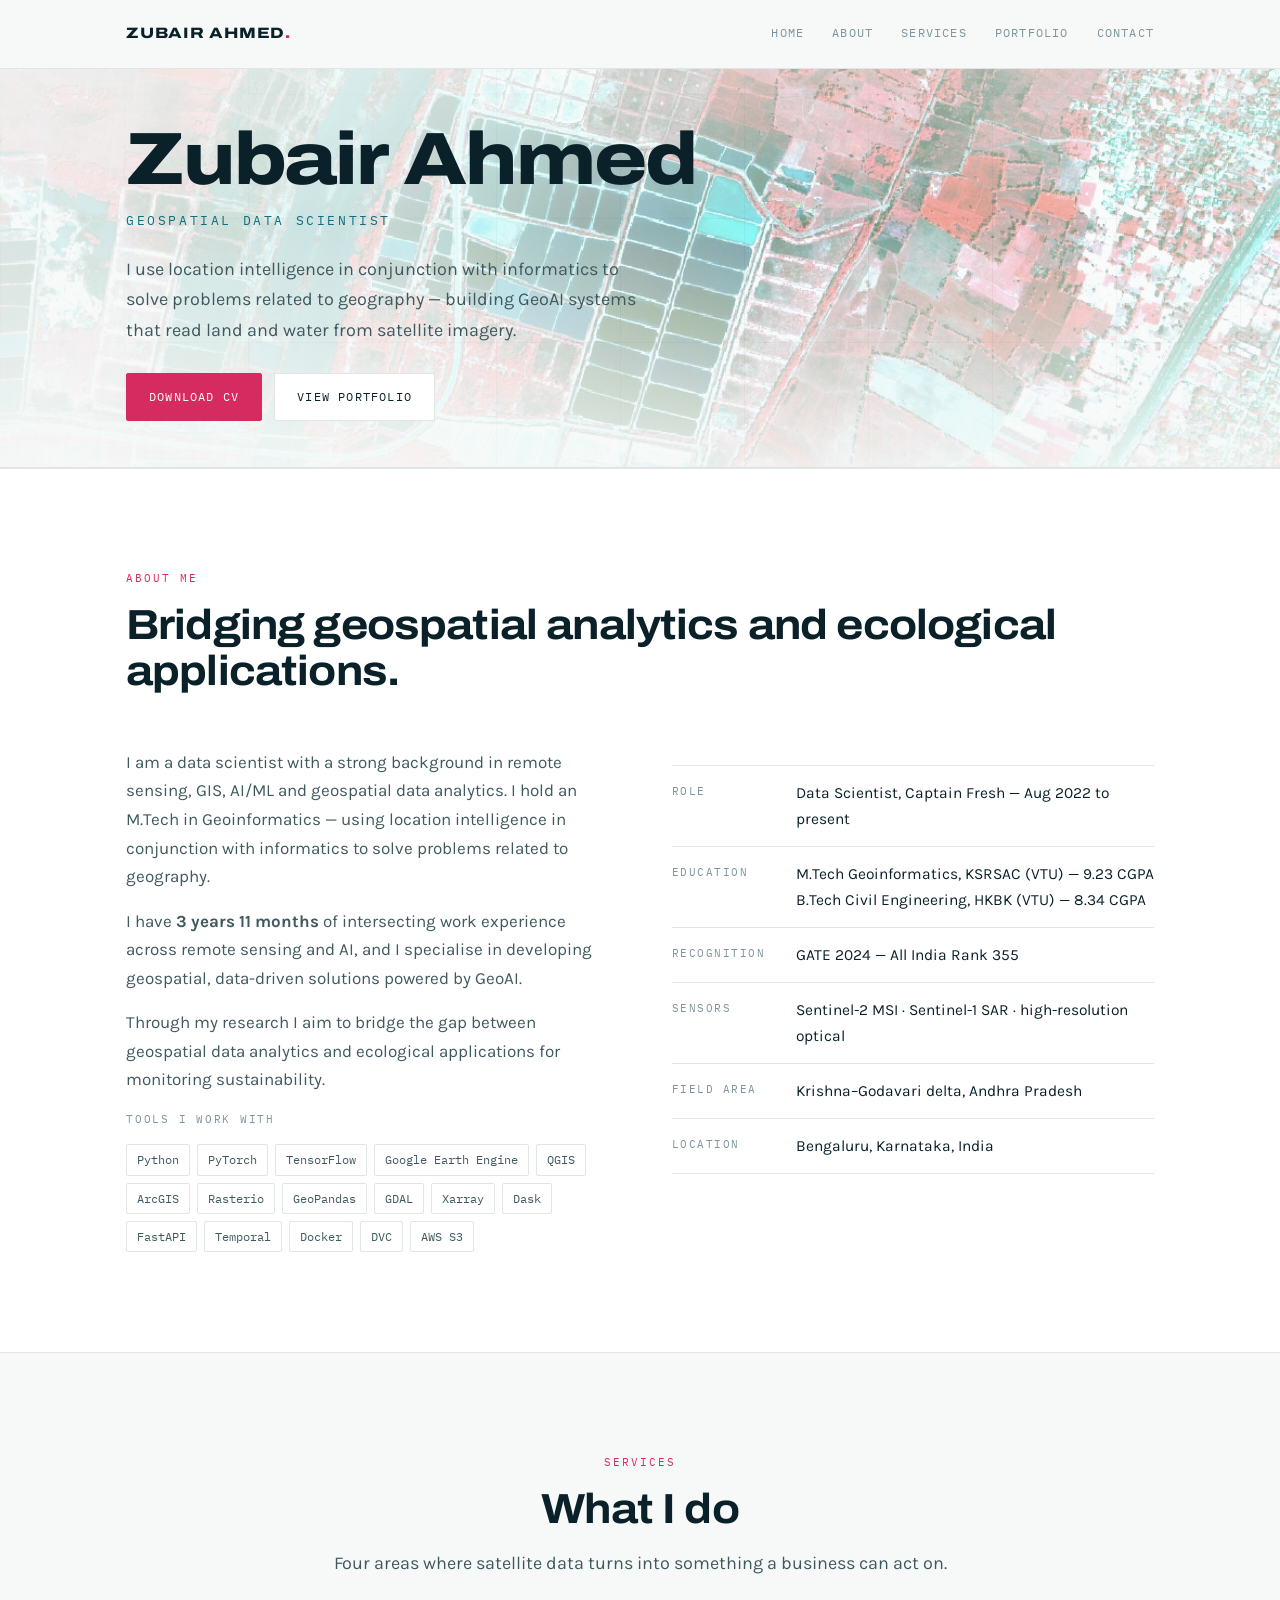
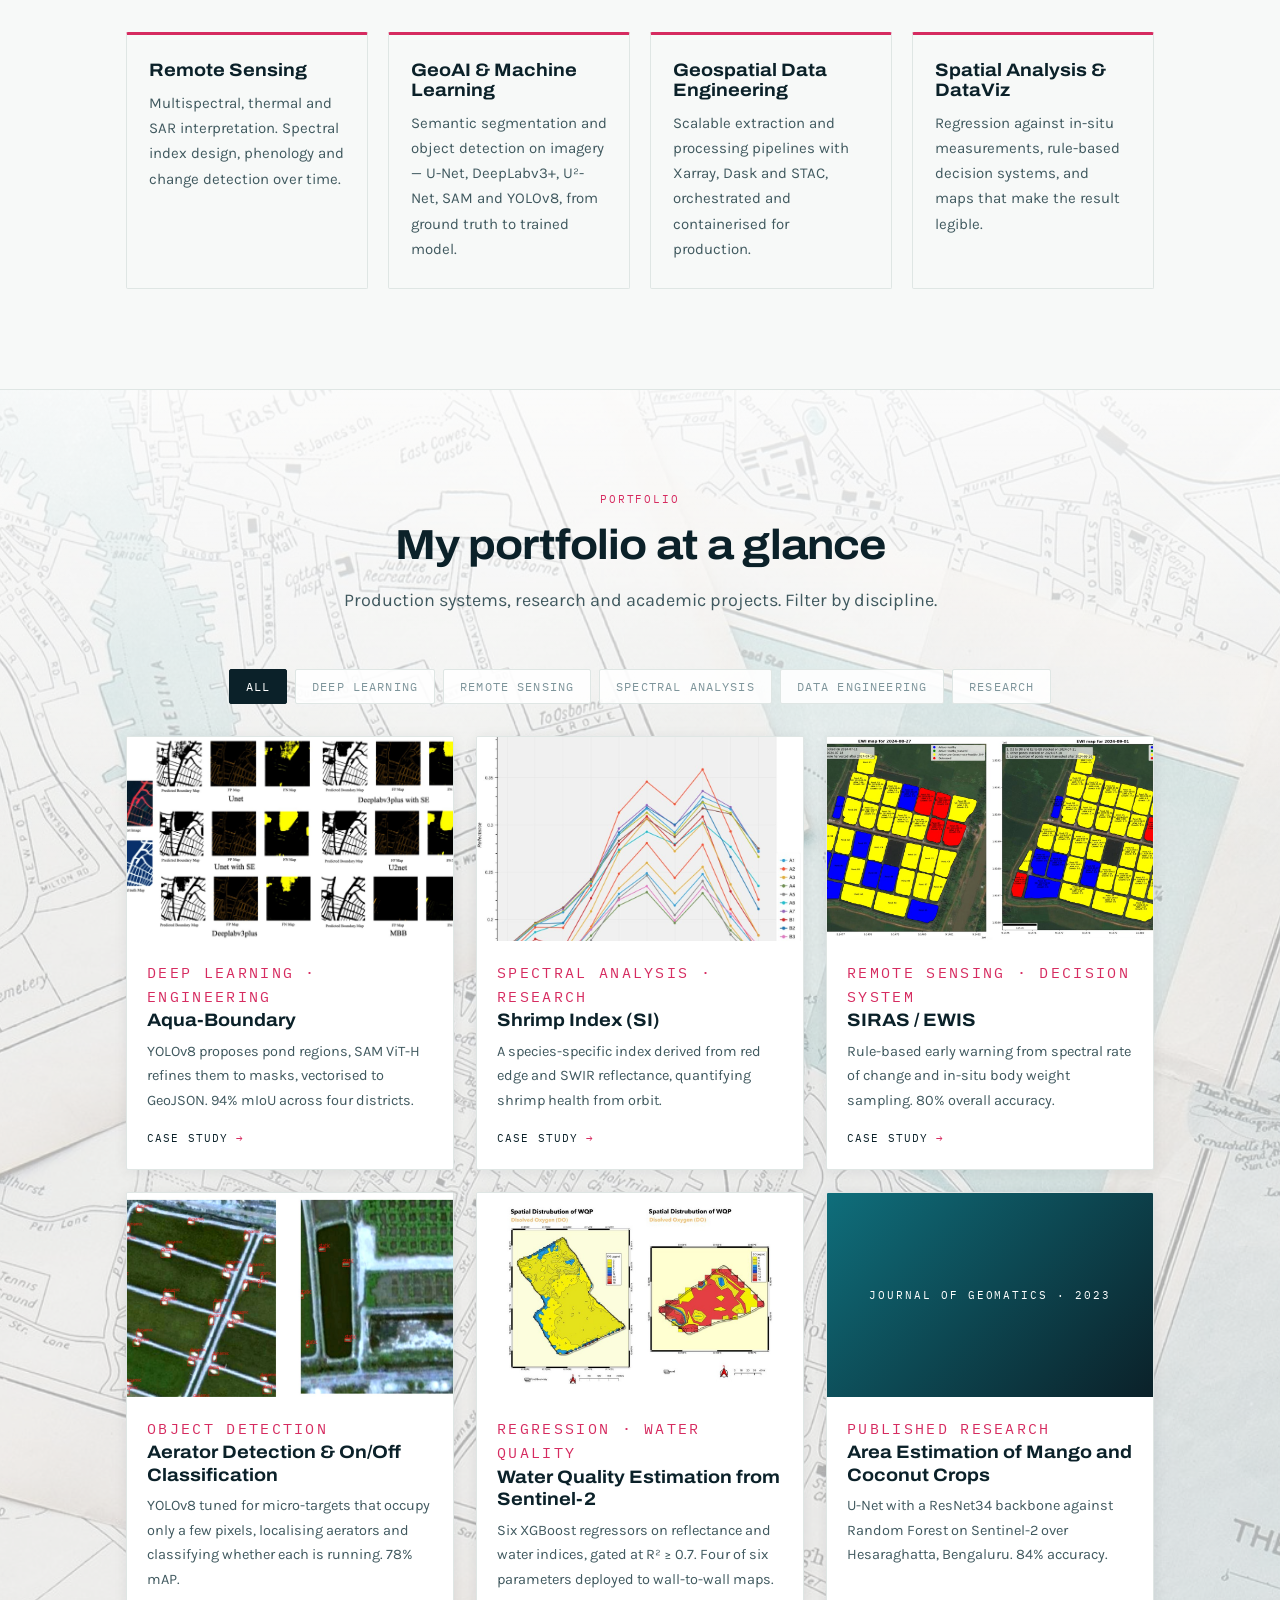
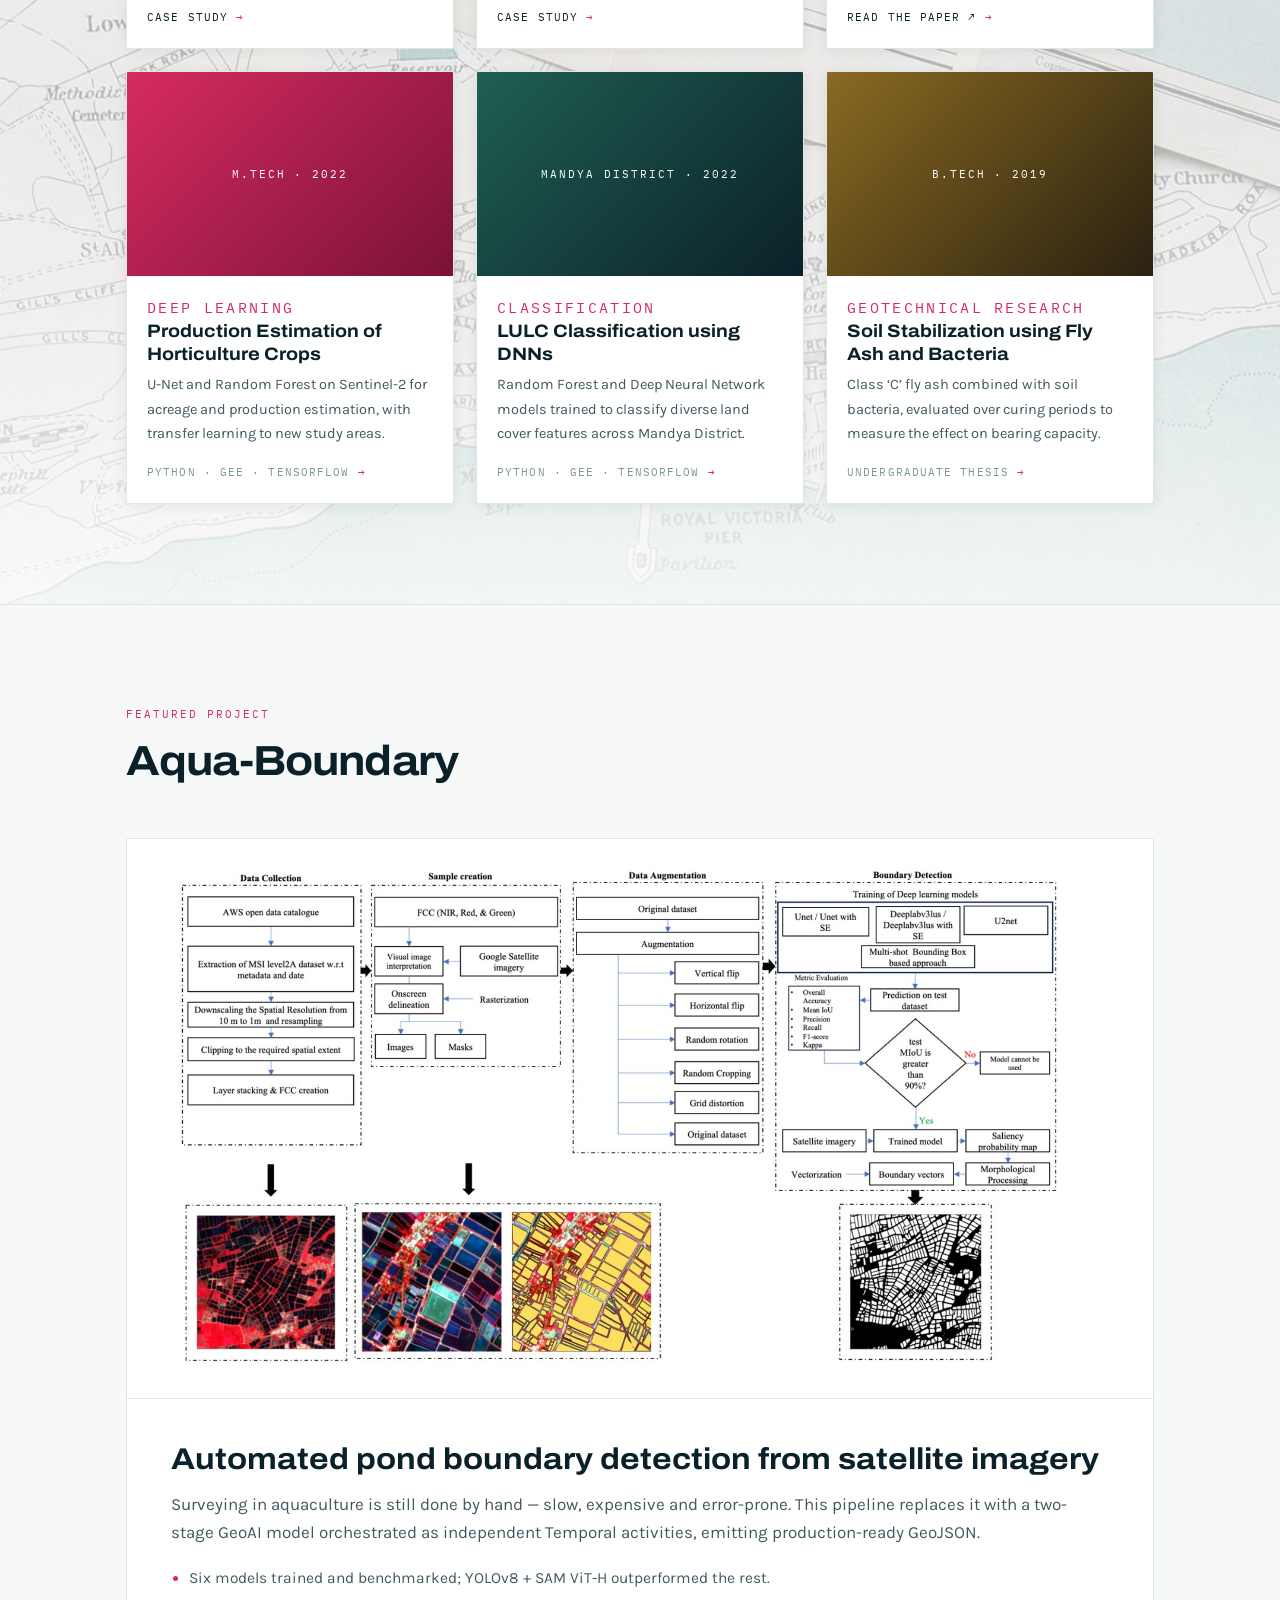
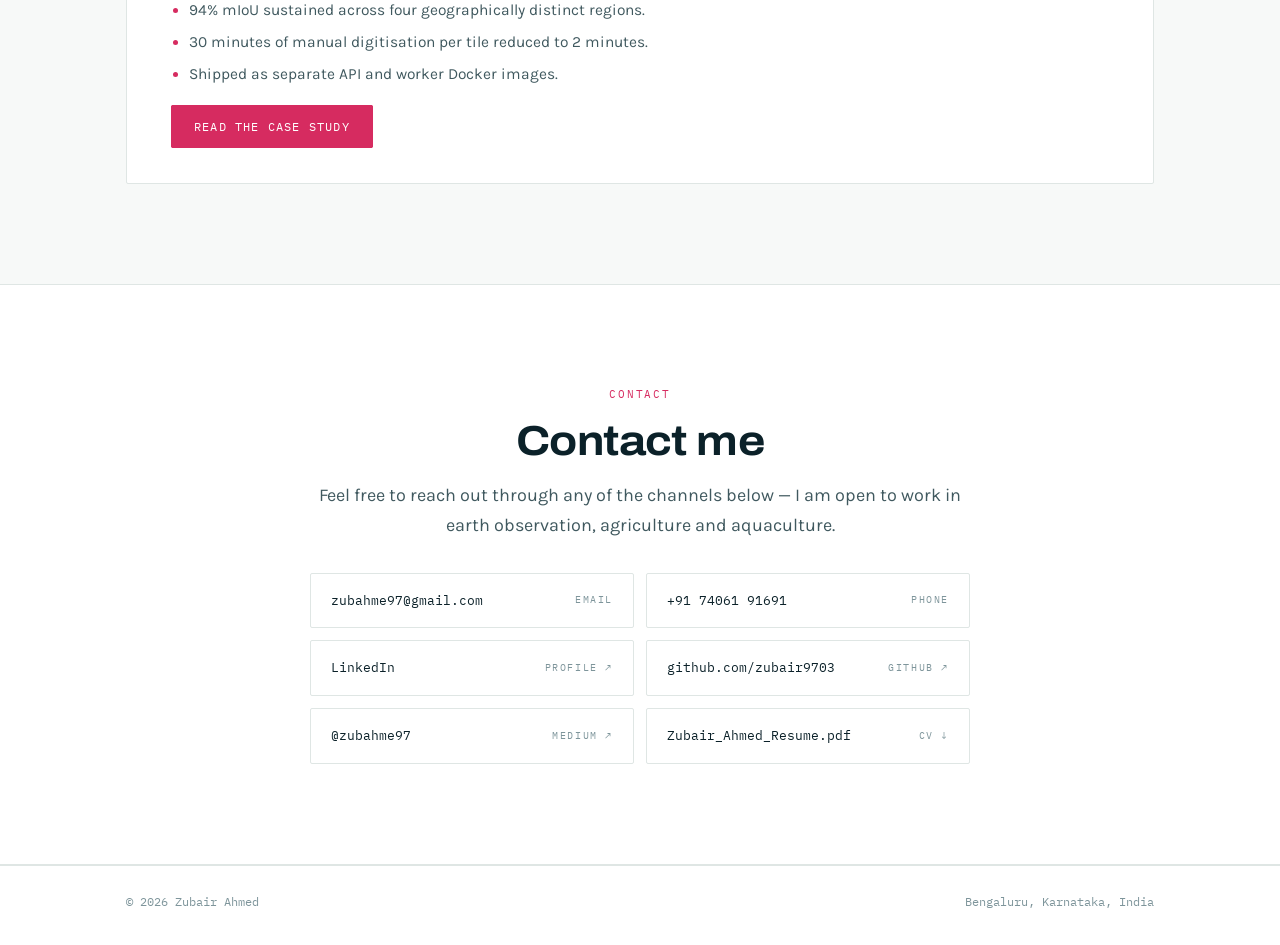
==== commit 29db30af: "Pushing the new portfolio" ====
--- a/index.html
+++ b/index.html
@@ -4,30 +4,24 @@
 <meta charset="utf-8">
 <meta name="viewport" content="width=device-width, initial-scale=1">
 <title>Zubair Ahmed — Geospatial Data Scientist</title>
-<meta name="description" content="Geospatial data scientist building remote-sensing ML pipelines for aquaculture: pond boundary segmentation with YOLOv8 and SAM, aerator detection, water quality estimation, a species-specific spectral index, and a rule-based early-warning system.">
-<meta name="author" content="Zubair Ahmed">
-
-<meta property="og:type" content="website">
-<meta property="og:title" content="Zubair Ahmed — Geospatial Data Scientist">
-<meta property="og:description" content="Remote-sensing ML for aquaculture: pond boundaries, spectral indices, early-warning systems.">
-
+<meta name="description" content="Geospatial data scientist specialising in remote sensing, GIS and GeoAI. Pond boundary segmentation, aerator detection, water quality estimation, spectral index research and early warning systems.">
 <link rel="preconnect" href="https://fonts.googleapis.com">
 <link rel="preconnect" href="https://fonts.gstatic.com" crossorigin>
 <link href="https://fonts.googleapis.com/css2?family=Archivo:wdth,wght@62..125,100..900&family=IBM+Plex+Mono:wght@400;500;600&family=Karla:wght@300..700&display=swap" rel="stylesheet">
-<link rel="stylesheet" href="assets/css/style.css">
+<link rel="stylesheet" href="assets/css/alt.css">
 </head>
 <body>
 
 <a class="skip" href="#main">Skip to content</a>
 
-<header class="bar">
-  <div class="bar-in">
-    <a class="mark" href="#top">ZUBAIR AHMED<span>.</span></a>
-    <span class="coords">16.5449° N &nbsp;81.5212° E &nbsp;/&nbsp; Krishna–Godavari delta</span>
-    <nav class="nav" aria-label="Sections">
-      <a href="#work">Work</a>
-      <a href="#experience">Experience</a>
+<header class="nav">
+  <div class="nav-in">
+    <a class="logo" href="#top">ZUBAIR AHMED<span>.</span></a>
+    <nav class="nav-links" aria-label="Sections">
+      <a href="#top">Home</a>
       <a href="#about">About</a>
+      <a href="#services">Services</a>
+      <a href="#portfolio">Portfolio</a>
       <a href="#contact" class="nav-cta">Contact</a>
     </nav>
   </div>
@@ -37,456 +31,288 @@
 
 <!-- ================= HERO ================= -->
 <section class="hero" id="top">
-  <div class="wrap hero-grid">
-
+  <div class="wrap hero-in">
     <div>
-      <p class="eyebrow">Geospatial data scientist · Bengaluru, India</p>
-      <h1>Zubair&nbsp;Ahmed</h1>
-      <p class="deck">Reading shrimp ponds from orbit.</p>
-      <p class="bio">
-        I build remote-sensing ML systems for aquaculture at Captain Fresh: pond boundary
-        segmentation, aerator detection, water quality estimation, a species-specific spectral
-        index, and a rule-based early-warning system — running across four districts of
-        Andhra Pradesh.
+      <h1>Zubair Ahmed</h1>
+      <p class="role">Geospatial Data Scientist</p>
+      <p class="intro">
+        I use location intelligence in conjunction with informatics to solve problems related to
+        geography — building GeoAI systems that read land and water from satellite imagery.
       </p>
       <div class="btns">
         <a class="btn btn-solid" href="assets/Zubair_Ahmed_Resume.pdf" download>Download CV</a>
-        <a class="btn" href="https://github.com/zubair9703" target="_blank" rel="noopener">GitHub</a>
-        <a class="btn" href="http://www.linkedin.com/in/zubair-ahmed-106103173" target="_blank" rel="noopener">LinkedIn</a>
-      </div>
-    </div>
-
-    <!-- ---- signature element: the spectral curve the work is built on ---- -->
-    <figure class="spectral" data-spectral style="margin:0">
-      <figcaption class="spectral-head">
-        <span>Spectral signature · shrimp pond vs. open water</span>
-        <span>Sentinel-2 MSI L2A</span>
-      </figcaption>
-
-      <svg viewBox="0 0 620 300" role="img" aria-label="Reflectance curve of a shrimp pond across Sentinel-2 bands, rising sharply through the red edge and near infrared and collapsing in the shortwave infrared, compared with a flat, low curve for open water.">
-        <defs>
-          <linearGradient id="pondFade" x1="0" y1="0" x2="0" y2="1">
-            <stop offset="0%" stop-color="#3FD9A4" stop-opacity=".26"></stop>
-            <stop offset="100%" stop-color="#3FD9A4" stop-opacity="0"></stop>
-          </linearGradient>
-        </defs>
-
-        <!-- gridlines -->
-        <g>
-          <line class="grid-line" x1="52" y1="18"    x2="596" y2="18"></line>
-          <line class="grid-line" x1="52" y1="61.6"  x2="596" y2="61.6"></line>
-          <line class="grid-line" x1="52" y1="105.2" x2="596" y2="105.2"></line>
-          <line class="grid-line" x1="52" y1="148.8" x2="596" y2="148.8"></line>
-          <line class="grid-line" x1="52" y1="192.4" x2="596" y2="192.4"></line>
-          <text class="axis-txt" x="44" y="21"    text-anchor="end">0.25</text>
-          <text class="axis-txt" x="44" y="108.7" text-anchor="end">0.15</text>
-          <text class="axis-txt" x="44" y="196"   text-anchor="end">0.05</text>
-          <text class="axis-txt" x="16" y="152" text-anchor="middle" transform="rotate(-90 16 152)">REFLECTANCE</text>
-        </g>
-
-        <!-- curves -->
-        <path class="curve-fill" d="M 52.0 157.5 C 62.1 154.6, 92.3 137.9, 112.4 140.1 C 132.6 142.3, 152.7 173.5, 172.9 170.6 C 193.0 167.7, 213.2 139.4, 233.3 122.6 C 253.5 105.9, 273.6 81.9, 293.8 70.3 C 313.9 58.7, 334.1 56.5, 354.2 52.9 C 374.4 49.2, 394.5 50.0, 414.7 48.5 C 434.8 47.1, 455.0 23.1, 475.1 44.2 C 495.3 65.2, 515.4 148.1, 535.6 175.0 C 555.7 201.8, 585.9 200.4, 596.0 205.5 L 596.0 236.0 L 52.0 236.0 Z"></path>
-        <path class="curve curve-water" d="M 52.0 170.6 C 62.1 172.1, 92.3 175.0, 112.4 179.3 C 132.6 183.7, 152.7 192.4, 172.9 196.8 C 193.0 201.1, 213.2 202.6, 233.3 205.5 C 253.5 208.4, 273.6 212.0, 293.8 214.2 C 313.9 216.4, 334.1 217.5, 354.2 218.6 C 374.4 219.6, 394.5 219.6, 414.7 220.3 C 434.8 221.0, 455.0 221.5, 475.1 222.9 C 495.3 224.4, 515.4 227.6, 535.6 229.0 C 555.7 230.5, 585.9 231.2, 596.0 231.6"></path>
-        <path class="curve curve-pond" id="pondCurve" d="M 52.0 157.5 C 62.1 154.6, 92.3 137.9, 112.4 140.1 C 132.6 142.3, 152.7 173.5, 172.9 170.6 C 193.0 167.7, 213.2 139.4, 233.3 122.6 C 253.5 105.9, 273.6 81.9, 293.8 70.3 C 313.9 58.7, 334.1 56.5, 354.2 52.9 C 374.4 49.2, 394.5 50.0, 414.7 48.5 C 434.8 47.1, 455.0 23.1, 475.1 44.2 C 495.3 65.2, 515.4 148.1, 535.6 175.0 C 555.7 201.8, 585.9 200.4, 596.0 205.5"></path>
-
-        <!-- baseline -->
-        <line class="axis-line" x1="52" y1="236" x2="596" y2="236"></line>
-
-        <!-- interactive band groups -->
-        <g data-band="B02" tabindex="0" role="button" aria-label="Band B02, 490 nanometres, blue">
-          <line class="guide" x1="52" y1="18" x2="52" y2="236"></line>
-          <circle class="dot" cx="52" cy="157.5" r="3.2"></circle>
-          <text class="band-lab" x="52" y="252" text-anchor="middle">B02</text>
-          <rect class="hit" x="34" y="12" width="40" height="248"></rect>
-        </g>
-        <g data-band="B03" tabindex="0" role="button" aria-label="Band B03, 560 nanometres, green">
-          <line class="guide" x1="112.4" y1="18" x2="112.4" y2="236"></line>
-          <circle class="dot" cx="112.4" cy="140.1" r="3.2"></circle>
-          <text class="band-lab" x="112.4" y="252" text-anchor="middle">B03</text>
-          <rect class="hit" x="92" y="12" width="40" height="248"></rect>
-        </g>
-        <g data-band="B04" tabindex="0" role="button" aria-label="Band B04, 665 nanometres, red">
-          <line class="guide" x1="172.9" y1="18" x2="172.9" y2="236"></line>
-          <circle class="dot" cx="172.9" cy="170.6" r="3.2"></circle>
-          <text class="band-lab" x="172.9" y="252" text-anchor="middle">B04</text>
-          <rect class="hit" x="153" y="12" width="40" height="248"></rect>
-        </g>
-        <g data-band="B05" tabindex="0" role="button" aria-label="Band B05, 705 nanometres, red edge 1">
-          <line class="guide" x1="233.3" y1="18" x2="233.3" y2="236"></line>
-          <circle class="dot" cx="233.3" cy="122.6" r="3.2"></circle>
-          <text class="band-lab" x="233.3" y="252" text-anchor="middle">B05</text>
-          <rect class="hit" x="213" y="12" width="40" height="248"></rect>
-        </g>
-        <g data-band="B06" tabindex="0" role="button" aria-label="Band B06, 740 nanometres, red edge 2">
-          <line class="guide" x1="293.8" y1="18" x2="293.8" y2="236"></line>
-          <circle class="dot" cx="293.8" cy="70.3" r="3.2"></circle>
-          <text class="band-lab" x="293.8" y="252" text-anchor="middle">B06</text>
-          <rect class="hit" x="274" y="12" width="40" height="248"></rect>
-        </g>
-        <g data-band="B07" tabindex="0" role="button" aria-label="Band B07, 783 nanometres, red edge 3, Shrimp Index numerator">
-          <line class="guide" x1="354.2" y1="18" x2="354.2" y2="236"></line>
-          <circle class="dot" cx="354.2" cy="52.9" r="3.2"></circle>
-          <text class="band-lab key" x="354.2" y="252" text-anchor="middle">B07</text>
-          <rect class="hit" x="334" y="12" width="40" height="248"></rect>
-        </g>
-        <g data-band="B08" tabindex="0" role="button" aria-label="Band B08, 842 nanometres, near infrared">
-          <line class="guide" x1="414.7" y1="18" x2="414.7" y2="236"></line>
-          <circle class="dot" cx="414.7" cy="48.5" r="3.2"></circle>
-          <text class="band-lab" x="414.7" y="252" text-anchor="middle">B08</text>
-          <rect class="hit" x="395" y="12" width="40" height="248"></rect>
-        </g>
-        <g data-band="B8A" tabindex="0" role="button" aria-label="Band B8A, 865 nanometres, narrow near infrared">
-          <line class="guide" x1="475.1" y1="18" x2="475.1" y2="236"></line>
-          <circle class="dot" cx="475.1" cy="44.2" r="3.2"></circle>
-          <text class="band-lab" x="475.1" y="252" text-anchor="middle">B8A</text>
-          <rect class="hit" x="455" y="12" width="40" height="248"></rect>
-        </g>
-        <g data-band="B11" tabindex="0" role="button" aria-label="Band B11, 1610 nanometres, shortwave infrared, Shrimp Index denominator">
-          <line class="guide" x1="535.6" y1="18" x2="535.6" y2="236"></line>
-          <circle class="dot" cx="535.6" cy="175" r="3.2"></circle>
-          <text class="band-lab key" x="535.6" y="252" text-anchor="middle">B11</text>
-          <rect class="hit" x="515" y="12" width="40" height="248"></rect>
-        </g>
-        <g data-band="B12" tabindex="0" role="button" aria-label="Band B12, 2190 nanometres, shortwave infrared">
-          <line class="guide" x1="596" y1="18" x2="596" y2="236"></line>
-          <circle class="dot" cx="596" cy="205.5" r="3.2"></circle>
-          <text class="band-lab" x="596" y="252" text-anchor="middle">B12</text>
-          <rect class="hit" x="576" y="12" width="40" height="248"></rect>
-        </g>
-
-        <text class="axis-txt" x="52"  y="270">490 nm</text>
-        <text class="axis-txt" x="596" y="270" text-anchor="end">2190 nm</text>
-        <text class="axis-txt" x="324" y="288" text-anchor="middle">SENTINEL-2 BANDS · CENTRE WAVELENGTH</text>
-      </svg>
-
-      <div class="readout" data-readout>
-        <b>B07 / B11</b> — the two bands the <span class="nm">Shrimp Index</span> is built from.<br>
-        Hover or tab through a band to see what it measures.
-      </div>
-
-      <div class="legend">
-        <span><i style="background:#3FD9A4"></i>Shrimp pond, mid-culture</span>
-        <span><i style="background:#567C86"></i>Open water body</span>
-      </div>
-    </figure>
-
-  </div>
-</section>
-
-<!-- ================= STAT STRIP ================= -->
-<section class="strip">
-  <div class="wrap" style="padding-inline:0">
-    <div class="strip-in">
-      <div class="stat"><span class="n">94%</span><span class="l">mIoU · pond boundary segmentation, four regions</span></div>
-      <div class="stat"><span class="n">30 min → 2 min</span><span class="l">manual digitisation replaced per tile</span></div>
-      <div class="stat"><span class="n">80%</span><span class="l">overall accuracy · rule-based risk alerts</span></div>
-      <div class="stat"><span class="n">R² 0.80</span><span class="l">satellite reflectance vs. in-situ water quality</span></div>
-    </div>
-  </div>
-</section>
-
-<!-- ================= WORK ================= -->
-<section class="section" id="work">
+        <a class="btn" href="#portfolio">View portfolio</a>
+      </div>
+    </div>
+  </div>
+
+</section>
+
+<!-- ================= ABOUT ================= -->
+<section class="sec sec-alt" id="about">
   <div class="wrap">
-    <div class="section-head rv">
-      <p class="eyebrow">Selected work · Captain Fresh</p>
-      <h2 class="section-title">Three systems, one pond.</h2>
-      <p class="lede">
-        Find the pond, measure what is happening inside it, and warn the farmer before it goes
-        wrong. Each project is a stage of the same problem.
-      </p>
-    </div>
-
-    <div class="work">
-
-      <a class="card rv" href="projects/aqua-boundary.html">
-        <div class="card-body">
-          <p class="card-tag">Detection · production pipeline</p>
+    <div class="sec-head">
+      <p class="eyebrow">About me</p>
+      <h2 class="h-sec">Bridging geospatial analytics and ecological applications.</h2>
+    </div>
+
+    <div class="about-in">
+      <div class="about rv">
+        <p>
+          I am a data scientist with a strong background in remote sensing, GIS, AI/ML and geospatial
+          data analytics. I hold an M.Tech in Geoinformatics — using location intelligence in
+          conjunction with informatics to solve problems related to geography.
+        </p>
+        <p>
+          I have <strong>3 years 11 months</strong> of intersecting work experience across remote
+          sensing and AI, and I specialise in developing geospatial, data-driven solutions powered by
+          GeoAI.
+        </p>
+        <p>
+          Through my research I aim to bridge the gap between geospatial data analytics and
+          ecological applications for monitoring sustainability.
+        </p>
+
+        <p class="tools-k">Tools I work with</p>
+        <div class="chips">
+          <span class="chip">Python</span>
+          <span class="chip">PyTorch</span>
+          <span class="chip">TensorFlow</span>
+          <span class="chip">Google Earth Engine</span>
+          <span class="chip">QGIS</span>
+          <span class="chip">ArcGIS</span>
+          <span class="chip">Rasterio</span>
+          <span class="chip">GeoPandas</span>
+          <span class="chip">GDAL</span>
+          <span class="chip">Xarray</span>
+          <span class="chip">Dask</span>
+          <span class="chip">FastAPI</span>
+          <span class="chip">Temporal</span>
+          <span class="chip">Docker</span>
+          <span class="chip">DVC</span>
+          <span class="chip">AWS S3</span>
+        </div>
+      </div>
+
+      <div class="rv">
+        <dl class="facts">
+          <div class="fact"><dt>Role</dt><dd>Data Scientist, Captain Fresh — Aug 2022 to present</dd></div>
+          <div class="fact"><dt>Education</dt><dd>M.Tech Geoinformatics, KSRSAC (VTU) — 9.23 CGPA<br>B.Tech Civil Engineering, HKBK (VTU) — 8.34 CGPA</dd></div>
+          <div class="fact"><dt>Recognition</dt><dd>GATE 2024 — All India Rank 355</dd></div>
+          <div class="fact"><dt>Sensors</dt><dd>Sentinel-2 MSI · Sentinel-1 SAR · high-resolution optical</dd></div>
+          <div class="fact"><dt>Field area</dt><dd>Krishna–Godavari delta, Andhra Pradesh</dd></div>
+          <div class="fact"><dt>Location</dt><dd>Bengaluru, Karnataka, India</dd></div>
+        </dl>
+      </div>
+    </div>
+  </div>
+</section>
+
+<!-- ================= SERVICES ================= -->
+<section class="sec" id="services">
+  <div class="wrap">
+    <div class="sec-head center">
+      <p class="eyebrow">Services</p>
+      <h2 class="h-sec">What I do</h2>
+      <p class="lede">Four areas where satellite data turns into something a business can act on.</p>
+    </div>
+
+    <div class="services">
+      <div class="service rv">
+        <h3>Remote Sensing</h3>
+        <p>Multispectral, thermal and SAR interpretation. Spectral index design, phenology and change detection over time.</p>
+      </div>
+      <div class="service rv">
+        <h3>GeoAI &amp; Machine Learning</h3>
+        <p>Semantic segmentation and object detection on imagery — U-Net, DeepLabv3+, U²-Net, SAM and YOLOv8, from ground truth to trained model.</p>
+      </div>
+      <div class="service rv">
+        <h3>Geospatial Data Engineering</h3>
+        <p>Scalable extraction and processing pipelines with Xarray, Dask and STAC, orchestrated and containerised for production.</p>
+      </div>
+      <div class="service rv">
+        <h3>Spatial Analysis &amp; DataViz</h3>
+        <p>Regression against in-situ measurements, rule-based decision systems, and maps that make the result legible.</p>
+      </div>
+    </div>
+  </div>
+</section>
+
+<!-- ================= PORTFOLIO ================= -->
+<section class="sec sec-alt" id="portfolio">
+  <div class="wrap">
+    <div class="sec-head center">
+      <p class="eyebrow">Portfolio</p>
+      <h2 class="h-sec">My portfolio at a glance</h2>
+      <p class="lede">Production systems, research and academic projects. Filter by discipline.</p>
+    </div>
+
+    <div class="filters" role="group" aria-label="Filter projects by category">
+      <button class="filter" data-filter="all" aria-pressed="true">All</button>
+      <button class="filter" data-filter="deep-learning" aria-pressed="false">Deep Learning</button>
+      <button class="filter" data-filter="remote-sensing" aria-pressed="false">Remote Sensing</button>
+      <button class="filter" data-filter="spectral" aria-pressed="false">Spectral Analysis</button>
+      <button class="filter" data-filter="engineering" aria-pressed="false">Data Engineering</button>
+      <button class="filter" data-filter="research" aria-pressed="false">Research</button>
+    </div>
+
+    <div class="grid" data-grid>
+
+      <a class="tile rv" href="projects/aqua-boundary.html" data-cats="deep-learning remote-sensing engineering">
+        <div class="tile-fig"><img src="assets/img/bd-compare-1.jpg" alt="Comparison of pond boundary segmentation outputs" loading="lazy"></div>
+        <div class="tile-body">
+          <p class="tile-cat">Deep Learning · Engineering</p>
           <h3>Aqua-Boundary</h3>
-          <p>
-            A distributed geospatial ML pipeline that finds aquaculture ponds in satellite imagery
-            and emits production-ready GeoJSON. YOLOv8 proposes pond regions, SAM ViT-H refines
-            them into masks, and the masks are vectorised — orchestrated as separate Temporal
-            activities so each model stage scales on its own.
-          </p>
-          <div class="meta">
-            <span><b>Stack</b> &nbsp;YOLOv8 · SAM ViT-H · Temporal · FastAPI · Docker · S3</span>
-            <span><b>Region</b> &nbsp;4 districts, Andhra Pradesh</span>
-            <span><b>Result</b> &nbsp;94% mIoU · 3 tiles in 2 minutes</span>
-          </div>
-          <span class="card-cta">Read the case study</span>
-        </div>
-        <div class="card-fig">
-          <img src="assets/img/bd-compare-1.jpg" alt="Visual comparison of pond boundary outputs from six segmentation models" loading="lazy" width="1600" height="875">
-        </div>
-      </a>
-
-      <a class="card rv" href="projects/shrimp-index.html">
-        <div class="card-body">
-          <p class="card-tag">Research · spectral index</p>
+          <p>YOLOv8 proposes pond regions, SAM ViT-H refines them to masks, vectorised to GeoJSON. 94% mIoU across four districts.</p>
+          <span class="more">Case study</span>
+        </div>
+      </a>
+
+      <a class="tile rv" href="projects/shrimp-index.html" data-cats="spectral remote-sensing research">
+        <div class="tile-fig"><img src="assets/img/si-signature.jpg" alt="Spectral signature of shrimp ponds" loading="lazy"></div>
+        <div class="tile-body">
+          <p class="tile-cat">Spectral Analysis · Research</p>
           <h3>Shrimp Index (SI)</h3>
-          <p>
-            Remote sensing had no index for shrimp farming, so I derived one. Multi-temporal and
-            mono-temporal spectral analysis across farms showed a red-edge peak driven by
-            phytoplankton and a strong NIR response from feed and biomass — a signature no other
-            water body shares.
-          </p>
-          <div class="meta">
-            <span><b>Method</b> &nbsp;Pond-level spectral analysis · Sentinel-2 L2A</span>
-            <span><b>Index</b> &nbsp;SI = (RE3 − SWIR) / (RE3 + SWIR)</span>
-            <span><b>Signal</b> &nbsp;Rising trend = healthy · falling = distressed</span>
-          </div>
-          <span class="card-cta">Read the case study</span>
-        </div>
-        <div class="card-fig">
-          <img src="assets/img/si-signature.jpg" alt="Spectral signature plot of shrimp ponds across wavelengths" loading="lazy" width="884" height="904">
-        </div>
-      </a>
-
-      <a class="card rv" href="projects/siras-ewis.html">
-        <div class="card-body">
-          <p class="card-tag">Decision system · early warning</p>
+          <p>A species-specific index derived from red edge and SWIR reflectance, quantifying shrimp health from orbit.</p>
+          <span class="more">Case study</span>
+        </div>
+      </a>
+
+      <a class="tile rv" href="projects/siras-ewis.html" data-cats="remote-sensing engineering research">
+        <div class="tile-fig"><img src="assets/img/ewis-maps.jpg" alt="Risk alert maps from the early warning system" loading="lazy"></div>
+        <div class="tile-body">
+          <p class="tile-cat">Remote Sensing · Decision system</p>
           <h3>SIRAS / EWIS</h3>
-          <p>
-            Farmers usually catch disease and water-quality problems only once they are severe. This
-            system watches the rate of change in each pond's spectral signature over time, classifies
-            pond state, and cross-checks sampled average body weight against the standard growth
-            curve to raise an alert while there is still time to act.
-          </p>
-          <div class="meta">
-            <span><b>Method</b> &nbsp;Temporal spectral trends + in-situ ABW · rule-based</span>
-            <span><b>Output</b> &nbsp;PCS / PHS scores, combined alert label, DOC</span>
-            <span><b>Result</b> &nbsp;80% overall accuracy across regions</span>
-          </div>
-          <span class="card-cta">Read the case study</span>
-        </div>
-        <div class="card-fig">
-          <img src="assets/img/ewis-maps.jpg" alt="Sample risk alert maps produced by the early warning system" loading="lazy" width="1600" height="747">
-        </div>
-      </a>
-
-    </div>
-  </div>
-</section>
-
-<!-- ================= EARLIER WORK + RESEARCH ================= -->
-<section class="section" id="research">
+          <p>Rule-based early warning from spectral rate of change and in-situ body weight sampling. 80% overall accuracy.</p>
+          <span class="more">Case study</span>
+        </div>
+      </a>
+
+      <a class="tile rv" href="projects/aerator-detection.html" data-cats="deep-learning remote-sensing">
+        <div class="tile-fig"><img src="assets/img/aer-pred-1.jpg" alt="Detected aerators labelled with on and off state" loading="lazy"></div>
+        <div class="tile-body">
+          <p class="tile-cat">Object Detection</p>
+          <h3>Aerator Detection &amp; On/Off Classification</h3>
+          <p>YOLOv8 tuned for micro-targets that occupy only a few pixels, localising aerators and classifying whether each is running. 78% mAP.</p>
+          <span class="more">Case study</span>
+        </div>
+      </a>
+
+      <a class="tile rv" href="projects/water-quality.html" data-cats="remote-sensing spectral engineering research">
+        <div class="tile-fig"><img src="assets/img/wqp-pred-tile.jpg" alt="Sample water quality map outputs predicted across a pond scene" loading="lazy"></div>
+        <div class="tile-body">
+          <p class="tile-cat">Regression · Water quality</p>
+          <h3>Water Quality Estimation from Sentinel-2</h3>
+          <p>Six XGBoost regressors on reflectance and water indices, gated at R² ≥ 0.7. Four of six parameters deployed to wall-to-wall maps.</p>
+          <span class="more">Case study</span>
+        </div>
+      </a>
+
+      <a class="tile rv" href="https://doi.org/10.58825/jog.2023.17.1.75" target="_blank" rel="noopener" data-cats="research deep-learning remote-sensing">
+        <div class="tile-fig"><div class="tile-glyph" style="background:linear-gradient(135deg,#0F6E7B,#0B2129)">Journal of Geomatics · 2023</div></div>
+        <div class="tile-body">
+          <p class="tile-cat">Published Research</p>
+          <h3>Area Estimation of Mango and Coconut Crops</h3>
+          <p>U-Net with a ResNet34 backbone against Random Forest on Sentinel-2 over Hesaraghatta, Bengaluru. 84% accuracy.</p>
+          <span class="more">Read the paper ↗</span>
+        </div>
+      </a>
+
+      <div class="tile rv" data-cats="deep-learning remote-sensing">
+        <div class="tile-fig"><div class="tile-glyph" style="background:linear-gradient(135deg,#D62B60,#7A1236)">M.Tech · 2022</div></div>
+        <div class="tile-body">
+          <p class="tile-cat">Deep Learning</p>
+          <h3>Production Estimation of Horticulture Crops</h3>
+          <p>U-Net and Random Forest on Sentinel-2 for acreage and production estimation, with transfer learning to new study areas.</p>
+          <span class="more" style="color:var(--muted)">Python · GEE · TensorFlow</span>
+        </div>
+      </div>
+
+      <div class="tile rv" data-cats="deep-learning remote-sensing">
+        <div class="tile-fig"><div class="tile-glyph" style="background:linear-gradient(135deg,#1F5F52,#0B2129)">Mandya District · 2022</div></div>
+        <div class="tile-body">
+          <p class="tile-cat">Classification</p>
+          <h3>LULC Classification using DNNs</h3>
+          <p>Random Forest and Deep Neural Network models trained to classify diverse land cover features across Mandya District.</p>
+          <span class="more" style="color:var(--muted)">Python · GEE · TensorFlow</span>
+        </div>
+      </div>
+
+      <div class="tile rv" data-cats="research">
+        <div class="tile-fig"><div class="tile-glyph" style="background:linear-gradient(135deg,#8A6A22,#2A2110)">B.Tech · 2019</div></div>
+        <div class="tile-body">
+          <p class="tile-cat">Geotechnical Research</p>
+          <h3>Soil Stabilization using Fly Ash and Bacteria</h3>
+          <p>Class ‘C’ fly ash combined with soil bacteria, evaluated over curing periods to measure the effect on bearing capacity.</p>
+          <span class="more" style="color:var(--muted)">Undergraduate thesis</span>
+        </div>
+      </div>
+
+    </div>
+  </div>
+</section>
+
+<!-- ================= FEATURED ================= -->
+<section class="sec">
   <div class="wrap">
-    <div class="section-head rv">
-      <p class="eyebrow">Research &amp; earlier projects</p>
-      <h2 class="section-title">Before the ponds.</h2>
-    </div>
-
-    <div class="rows rv">
-
-      <a class="row" href="https://doi.org/10.58825/jog.2023.17.1.75" target="_blank" rel="noopener">
-        <span class="yr">Apr 2023</span>
-        <div>
-          <h4>Area Estimation of Mango and Coconut Crops using Machine Learning</h4>
-          <p>
-            Published in the Journal of Geomatics. U-Net with a ResNet34 backbone and Random Forest
-            applied to Sentinel-2 imagery over Hesaraghatta Hobli, Bengaluru Urban District. The U-Net
-            using NIR, Red and Green bands reached 84% accuracy, outperforming Random Forest and
-            conventional methods, and transferred to new study areas with encouraging results.
-          </p>
-          <p class="tools">U-Net · ResNet34 · Random Forest · Sentinel-2 · Google Earth Engine</p>
-        </div>
-        <span class="ext">Paper ↗</span>
-      </a>
-
-      <div class="row">
-        <span class="yr">2022</span>
-        <div>
-          <h4>Production Estimation of Horticulture Crops using U-Net</h4>
-          <p>
-            Acreage and production estimation for mango and coconut from Sentinel-2 imagery, run
-            across GEE and Colab. Demonstrated transfer learning by applying the trained CNN to
-            different study areas.
-          </p>
-          <p class="tools">Python · GEE · TensorFlow · scikit-learn · Rasterio · GeoPandas</p>
-        </div>
-        <span class="ext">M.Tech</span>
-      </div>
-
-      <div class="row">
-        <span class="yr">2022</span>
-        <div>
-          <h4>LULC Classification using Deep Neural Networks</h4>
-          <p>
-            Random Forest and DNN models trained to classify diverse land cover features across
-            Mandya District.
-          </p>
-          <p class="tools">Python · GEE · TensorFlow · scikit-learn · GeoPandas</p>
-        </div>
-        <span class="ext">M.Tech</span>
-      </div>
-
-      <div class="row">
-        <span class="yr">2019</span>
-        <div>
-          <h4>Soil Stabilization using Class ‘C’ Fly Ash and Bacteria</h4>
-          <p>
-            Fly ash combined with soil bacteria, evaluated over different curing periods to measure
-            the effect on the soil's bearing capacity.
-          </p>
-          <p class="tools">Geotechnical testing · B.Tech thesis</p>
-        </div>
-        <span class="ext">B.Tech</span>
-      </div>
-
-    </div>
-  </div>
-</section>
-
-<!-- ================= EXPERIENCE ================= -->
-<section class="section" id="experience">
-  <div class="wrap">
-    <div class="section-head rv">
-      <p class="eyebrow">Experience</p>
-      <h2 class="section-title">Where I've worked.</h2>
-    </div>
-
-    <div class="tl rv">
-
-      <div class="tl-item">
-        <div class="tl-when"><b>Aug 2022 — Present</b>Bengaluru, KA</div>
-        <div>
-          <h3 class="tl-role">Data Scientist</h3>
-          <p class="tl-org">Captain Fresh</p>
-          <ul>
-            <li>Built a scalable data extraction pipeline with Xarray and Dask for MSI Level-2A imagery from the AWS Open Data Registry and Microsoft Planetary Computer.</li>
-            <li>Implemented semantic segmentation models — U-Net, DeepLabv3+, U²-Net and SAM with ResNet and ViT backbones — to delineate aquaculture pond boundaries, reaching 94% mIoU across four geographically distinct regions.</li>
-            <li>Fine-tuned YOLOv8 on high-resolution SAR imagery for micro-target detection.</li>
-            <li>Correlated satellite-derived surface reflectance with in-situ water quality parameters using regression, averaging R² of 0.80.</li>
-            <li>Derived the Shrimp Index (SI) and a Pond Activity Indicator (PAI) for classifying pond status from spectral signatures.</li>
-            <li>Developed a rule-based, remote-sensing-driven early warning system for shrimp ponds.</li>
-            <li>Built a DVC pipeline for versioning code, data and models, and containerised the stack with Docker for deployment.</li>
-          </ul>
-        </div>
-      </div>
-
-      <div class="tl-item">
-        <div class="tl-when"><b>Sep 2021 — Nov 2021</b>Bengaluru, KA</div>
-        <div>
-          <h3 class="tl-role">Geoinformatics Intern</h3>
-          <p class="tl-org">KSRSAC</p>
-          <ul>
-            <li>Visual image interpretation and feature delineation from satellite imagery following the NRSC LULC schema.</li>
-            <li>Metadata-based filtering of image collections and interpretation of multispectral, thermal and SAR data in Google Earth Engine.</li>
-            <li>Ground truthing and supervised classification across band combinations, using QGIS, ArcGIS and ERDAS Imagine.</li>
-          </ul>
-        </div>
-      </div>
-
-      <div class="tl-item">
-        <div class="tl-when"><b>Apr 2019 — Mar 2020</b>Bengaluru, KA</div>
-        <div>
-          <h3 class="tl-role">Site Engineer — Revit Architecture, CAD</h3>
-          <p class="tl-org">Civil engineering</p>
-          <ul>
-            <li>Developed floor plans and detailed structural drawings against project requirements and site constraints.</li>
-            <li>Executed on-site layout activities including centreline marking and alignment verification.</li>
-            <li>Translated design drawings into practical site execution workflows.</li>
-          </ul>
-        </div>
-      </div>
-
-    </div>
-  </div>
-</section>
-
-<!-- ================= ABOUT ================= -->
-<section class="section" id="about">
-  <div class="wrap about-grid">
-
-    <div class="about rv">
-      <p class="eyebrow">About</p>
-      <h2 class="section-title">Bridging geospatial analytics and ecological monitoring.</h2>
-      <p>
-        I am a data scientist with a strong background in remote sensing, GIS, AI/ML and geospatial
-        data analytics. I hold an M.Tech in Geoinformatics — using location intelligence in
-        conjunction with informatics to solve problems related to geography.
-      </p>
-      <p>
-        I have <strong>3 years 11 months</strong> of intersecting work experience across remote
-        sensing and AI, and I specialise in developing geospatial, data-driven solutions powered by
-        GeoAI.
-      </p>
-      <p>
-        Through my research I aim to bridge the gap between geospatial data analytics and ecological
-        applications for monitoring sustainability. GATE 2024 — All India Rank 355.
-      </p>
-    </div>
-
-    <div class="rv">
-      <div class="spec">
-        <div class="spec-row">
-          <div class="spec-k">Focus</div>
-          <div class="spec-v">Geospatial ML · remote sensing · deep learning · data engineering</div>
-        </div>
-        <div class="spec-row">
-          <div class="spec-k">Languages</div>
-          <div class="spec-v"><div class="chips"><span class="chip">Python</span><span class="chip">JavaScript (GEE)</span></div></div>
-        </div>
-        <div class="spec-row">
-          <div class="spec-k">Geospatial</div>
-          <div class="spec-v"><div class="chips"><span class="chip">Rasterio</span><span class="chip">GeoPandas</span><span class="chip">GDAL</span><span class="chip">Xarray</span><span class="chip">Dask</span><span class="chip">QGIS</span><span class="chip">ArcGIS</span><span class="chip">Google Earth Engine</span></div></div>
-        </div>
-        <div class="spec-row">
-          <div class="spec-k">ML / DL</div>
-          <div class="spec-v"><div class="chips"><span class="chip">PyTorch</span><span class="chip">TensorFlow</span><span class="chip">Keras</span><span class="chip">scikit-learn</span><span class="chip">Hugging Face</span><span class="chip">YOLOv8</span><span class="chip">SAM</span><span class="chip">U-Net</span><span class="chip">DeepLabv3+</span></div></div>
-        </div>
-        <div class="spec-row">
-          <div class="spec-k">Systems</div>
-          <div class="spec-v"><div class="chips"><span class="chip">Temporal</span><span class="chip">FastAPI</span><span class="chip">Docker</span><span class="chip">DVC</span><span class="chip">AWS S3</span><span class="chip">Git</span><span class="chip">LangChain</span><span class="chip">LangGraph</span></div></div>
-        </div>
-        <div class="spec-row">
-          <div class="spec-k">Education</div>
-          <div class="spec-v">
-            M.Tech, Geoinformatics (Remote Sensing &amp; GIS) — KSRSAC, VTU · 9.23 CGPA · 2022<br>
-            B.Tech, Civil Engineering — HKBK College of Engineering, VTU · 8.34 CGPA · 2019
-          </div>
-        </div>
-        <div class="spec-row">
-          <div class="spec-k">Sensors</div>
-          <div class="spec-v">Sentinel-2 MSI · Sentinel-1 SAR · high-resolution optical</div>
-        </div>
-      </div>
-    </div>
-
+    <div class="sec-head">
+      <p class="eyebrow">Featured project</p>
+      <h2 class="h-sec">Aqua-Boundary</h2>
+    </div>
+
+    <div class="feature rv">
+      <div class="feature-fig">
+        <img src="assets/img/bd-workflow.jpg" alt="End-to-end methodology workflow for the pond boundary detection pipeline" loading="lazy">
+      </div>
+      <div class="feature-body">
+        <h3>Automated pond boundary detection from satellite imagery</h3>
+        <p>
+          Surveying in aquaculture is still done by hand — slow, expensive and error-prone. This
+          pipeline replaces it with a two-stage GeoAI model orchestrated as independent Temporal
+          activities, emitting production-ready GeoJSON.
+        </p>
+        <ul>
+          <li>Six models trained and benchmarked; YOLOv8 + SAM ViT-H outperformed the rest.</li>
+          <li>94% mIoU sustained across four geographically distinct regions.</li>
+          <li>30 minutes of manual digitisation per tile reduced to 2 minutes.</li>
+          <li>Shipped as separate API and worker Docker images.</li>
+        </ul>
+        <a class="btn btn-solid" href="projects/aqua-boundary.html">Read the case study</a>
+      </div>
+    </div>
   </div>
 </section>
 
 <!-- ================= CONTACT ================= -->
-<section class="section" id="contact" style="border-bottom:0">
-  <div class="wrap contact-grid">
-    <div class="rv">
-      <p class="eyebrow">Contact</p>
-      <h2 class="section-title">Open to geospatial&nbsp;ML work.</h2>
-      <p class="lede">
-        If you are working on earth observation, agriculture or aquaculture — or you have imagery and
-        a question you cannot answer manually — I would like to hear about it.
-      </p>
-    </div>
-
-    <div class="links rv">
-      <a class="link" href="mailto:zubahme97@gmail.com"><span>zubahme97@gmail.com</span><span>Email</span></a>
-      <a class="link" href="tel:+917406191691"><span>+91 74061 91691</span><span>Phone</span></a>
-      <a class="link" href="http://www.linkedin.com/in/zubair-ahmed-106103173" target="_blank" rel="noopener"><span>zubair-ahmed-106103173</span><span>LinkedIn ↗</span></a>
-      <a class="link" href="https://github.com/zubair9703" target="_blank" rel="noopener"><span>github.com/zubair9703</span><span>GitHub ↗</span></a>
-      <a class="link" href="https://medium.com/@zubahme97" target="_blank" rel="noopener"><span>@zubahme97</span><span>Medium ↗</span></a>
-      <a class="link" href="assets/Zubair_Ahmed_Resume.pdf" download><span>Zubair_Ahmed_Resume.pdf</span><span>CV ↓</span></a>
+<section class="sec sec-alt" id="contact">
+  <div class="wrap center">
+    <p class="eyebrow">Contact</p>
+    <h2 class="h-sec">Contact me</h2>
+    <p class="lede">
+      Feel free to reach out through any of the channels below — I am open to work in earth
+      observation, agriculture and aquaculture.
+    </p>
+
+    <div class="contact-links">
+      <a class="clink" href="mailto:zubahme97@gmail.com"><span>zubahme97@gmail.com</span><span>Email</span></a>
+      <a class="clink" href="tel:+917406191691"><span>+91 74061 91691</span><span>Phone</span></a>
+      <a class="clink" href="http://www.linkedin.com/in/zubair-ahmed-106103173" target="_blank" rel="noopener"><span>LinkedIn</span><span>Profile ↗</span></a>
+      <a class="clink" href="https://github.com/zubair9703" target="_blank" rel="noopener"><span>github.com/zubair9703</span><span>GitHub ↗</span></a>
+      <a class="clink" href="https://medium.com/@zubahme97" target="_blank" rel="noopener"><span>@zubahme97</span><span>Medium ↗</span></a>
+      <a class="clink" href="assets/Zubair_Ahmed_Resume.pdf" download><span>Zubair_Ahmed_Resume.pdf</span><span>CV ↓</span></a>
     </div>
   </div>
 </section>
 
 </main>
 
-<footer class="wrap foot">
-  <span>© <span data-year>2026</span> Zubair Ahmed · Bengaluru, India</span>
-  <span>Curves plotted from Sentinel-2 L2A surface reflectance</span>
+<footer class="foot">
+  <div class="foot-in">
+    <span>© <span data-year>2026</span> Zubair Ahmed</span>
+    <span>Bengaluru, Karnataka, India</span>
+  </div>
 </footer>
 
-<script src="assets/js/main.js"></script>
+<script src="assets/js/alt.js"></script>
 </body>
 </html>
--- a/assets/css/alt.css
+++ b/assets/css/alt.css
@@ -0,0 +1,337 @@
+/* ============================================================
+   Zubair Ahmed — alternate layout
+   Structured after gabiruiz.com: hero + photo, about, services,
+   filterable portfolio grid, featured project, contact.
+   Light theme, same typographic voice as the main site.
+   ============================================================ */
+
+:root {
+  --paper:   #F7F9F8;
+  --paper-2: #FFFFFF;
+  --ink:     #0B2129;
+  --body-c:  #40595F;
+  --muted:   #7E959B;
+  --line:    #DFE6E4;
+  --accent:  #D62B60;
+  --teal:    #0F6E7B;
+
+  --display: "Archivo", "Helvetica Neue", sans-serif;
+  --body:    "Karla", system-ui, sans-serif;
+  --mono:    "IBM Plex Mono", ui-monospace, monospace;
+
+  --gut:  clamp(20px, 5vw, 56px);
+  --maxw: 1140px;
+}
+
+* { box-sizing: border-box; }
+html { scroll-behavior: smooth; scroll-padding-top: 80px; }
+
+body {
+  margin: 0;
+  background: var(--paper);
+  color: var(--body-c);
+  font-family: var(--body);
+  font-size: 17px;
+  line-height: 1.68;
+  -webkit-font-smoothing: antialiased;
+}
+
+img { max-width: 100%; display: block; }
+a { color: inherit; }
+::selection { background: var(--accent); color: #fff; }
+
+.wrap { max-width: var(--maxw); margin: 0 auto; padding-inline: var(--gut); }
+
+h1, h2, h3, h4 {
+  font-family: var(--display);
+  font-variation-settings: "wdth" 110;
+  color: var(--ink);
+  line-height: 1.1;
+  margin: 0;
+}
+
+.center { text-align: center; }
+.center .lede { margin-inline: auto; }
+
+.eyebrow {
+  font-family: var(--mono);
+  font-size: 11px;
+  letter-spacing: .18em;
+  text-transform: uppercase;
+  color: var(--accent);
+  margin: 0 0 14px;
+}
+
+.h-sec { font-size: clamp(28px, 4vw, 42px); font-weight: 700; letter-spacing: -.02em; margin-bottom: 16px; }
+.lede { font-size: 18px; color: var(--body-c); max-width: 62ch; margin: 0; }
+
+.sec { padding: clamp(60px, 8vw, 100px) 0; }
+.sec-alt { background: var(--paper-2); border-block: 1px solid var(--line); }
+.sec-head { margin-bottom: clamp(34px, 5vw, 54px); }
+
+/* ---------- header ---------- */
+
+.nav {
+  position: sticky; top: 0; z-index: 50;
+  background: rgba(247, 249, 248, .92);
+  backdrop-filter: blur(12px);
+  border-bottom: 1px solid var(--line);
+}
+.nav-in {
+  max-width: var(--maxw); margin: 0 auto; padding: 0 var(--gut);
+  height: 68px; display: flex; align-items: center; justify-content: space-between; gap: 20px;
+}
+.logo {
+  font-family: var(--display); font-variation-settings: "wdth" 122;
+  font-weight: 800; font-size: 15px; letter-spacing: .05em;
+  color: var(--ink); text-decoration: none; white-space: nowrap;
+}
+.logo span { color: var(--accent); }
+.nav-links { display: flex; gap: 28px; align-items: center; }
+.nav-links a {
+  font-family: var(--mono); font-size: 12px; letter-spacing: .1em;
+  text-transform: uppercase; text-decoration: none; color: var(--muted);
+  padding: 4px 0; border-bottom: 1px solid transparent;
+}
+.nav-links a:hover, .nav-links a:focus-visible { color: var(--ink); border-bottom-color: var(--accent); }
+
+/* ---------- hero ---------- */
+
+.hero {
+  padding: clamp(30px, 4vw, 50px) 0 clamp(28px, 3.6vw, 46px);
+  position: relative;
+  isolation: isolate;
+  overflow: hidden;
+  border-bottom: 1px solid var(--line);
+}
+.hero::before {
+  content: "";
+  position: absolute;
+  inset: 0;
+  z-index: -2;
+  background:
+    linear-gradient(95deg,
+      rgba(247,249,248,.82) 0%,
+      rgba(247,249,248,.72) 30%,
+      rgba(247,249,248,.24) 62%,
+      rgba(247,249,248,.40) 100%),
+    linear-gradient(180deg,
+      rgba(247,249,248,.34) 0%,
+      rgba(247,249,248,.04) 40%,
+      rgba(247,249,248,.84) 100%),
+    url("../img/fcc-delta-light.jpg") center 42% / cover no-repeat;
+}
+/* faint graticule, so the scene reads as a map sheet rather than wallpaper */
+.hero::after {
+  content: "";
+  position: absolute;
+  inset: 0;
+  z-index: -1;
+  pointer-events: none;
+  background-image:
+    repeating-linear-gradient(90deg, rgba(11,33,41,.05) 0 1px, transparent 1px 124px),
+    repeating-linear-gradient(0deg,  rgba(11,33,41,.05) 0 1px, transparent 1px 124px);
+  -webkit-mask-image: radial-gradient(120% 100% at 68% 45%, #000 0%, transparent 74%);
+  mask-image: radial-gradient(120% 100% at 68% 45%, #000 0%, transparent 74%);
+}
+.hero-in { position: relative; }
+.hero h1 {
+  font-size: clamp(40px, 7vw, 74px);
+  font-variation-settings: "wdth" 116;
+  font-weight: 800; letter-spacing: -.03em; margin-bottom: 10px;
+}
+.hero .role {
+  font-family: var(--mono); font-size: 13px; letter-spacing: .2em;
+  text-transform: uppercase; color: var(--teal); margin: 0 0 22px;
+}
+.hero p.intro { font-size: 18px; max-width: 48ch; margin: 0 0 28px; }
+
+.btns { display: flex; flex-wrap: wrap; gap: 12px; }
+.btn {
+  font-family: var(--mono); font-size: 12px; letter-spacing: .1em;
+  text-transform: uppercase; text-decoration: none;
+  padding: 13px 22px; border: 1px solid var(--line); border-radius: 2px;
+  color: var(--ink); background: var(--paper-2);
+  transition: border-color .18s, color .18s, background .18s;
+}
+.btn:hover, .btn:focus-visible { border-color: var(--accent); color: var(--accent); }
+.btn-solid { background: var(--accent); border-color: var(--accent); color: #fff; }
+.btn-solid:hover, .btn-solid:focus-visible { background: #b8214f; border-color: #b8214f; color: #fff; }
+
+/* ---------- about ---------- */
+
+.about-in { display: grid; grid-template-columns: 1fr 1fr; gap: clamp(30px, 5vw, 64px); }
+.about p { margin: 0 0 16px; }
+.tools-k {
+  font-family: var(--mono); font-size: 11px; letter-spacing: .16em;
+  text-transform: uppercase; color: var(--muted); margin: 26px 0 12px;
+}
+.chips { display: flex; flex-wrap: wrap; gap: 7px; }
+.chip {
+  font-family: var(--mono); font-size: 11.5px;
+  border: 1px solid var(--line); background: var(--paper-2);
+  border-radius: 2px; padding: 5px 10px; color: var(--body-c);
+}
+.facts { border-top: 1px solid var(--line); }
+.fact { display: grid; grid-template-columns: 108px 1fr; gap: 16px; padding: 14px 0; border-bottom: 1px solid var(--line); }
+.fact dt { font-family: var(--mono); font-size: 10.5px; letter-spacing: .14em; text-transform: uppercase; color: var(--muted); padding-top: 3px; }
+.fact dd { margin: 0; font-size: 15.5px; color: var(--ink); }
+
+/* ---------- services ---------- */
+
+.services { display: grid; grid-template-columns: repeat(4, 1fr); gap: 20px; }
+.service {
+  background: var(--paper); border: 1px solid var(--line); border-radius: 2px;
+  padding: 26px 22px; border-top: 3px solid var(--accent);
+}
+.sec-alt .service { background: var(--paper); }
+.service h3 { font-size: 18px; font-weight: 700; margin-bottom: 10px; }
+.service p { margin: 0; font-size: 15px; }
+
+/* ---------- portfolio grid ---------- */
+
+/* vintage survey sheets behind the grid — the cards read as plates laid on a map table */
+#portfolio { position: relative; isolation: isolate; }
+#portfolio::before {
+  content: "";
+  position: absolute;
+  inset: 0;
+  z-index: -1;
+  background:
+    linear-gradient(180deg,
+      rgba(255,255,255,.90) 0%,
+      rgba(255,255,255,.62) 26%,
+      rgba(255,255,255,.62) 74%,
+      rgba(255,255,255,.90) 100%),
+    url("../img/maps-texture.jpg") center / cover no-repeat;
+}
+#portfolio .tile { box-shadow: 0 2px 14px rgba(11, 33, 41, .07); }
+/* keep inactive chips legible on the map; the active one must stay dark-on-light-page */
+#portfolio .filter { background: rgba(255,255,255,.90); }
+#portfolio .filter[aria-pressed="true"] {
+  background: var(--ink);
+  border-color: var(--ink);
+  color: #fff;
+}
+
+.filters { display: flex; flex-wrap: wrap; gap: 8px; justify-content: center; margin-bottom: 32px; }
+.filter {
+  font-family: var(--mono); font-size: 11.5px; letter-spacing: .1em; text-transform: uppercase;
+  padding: 9px 16px; border: 1px solid var(--line); background: var(--paper-2);
+  border-radius: 2px; color: var(--muted); cursor: pointer;
+  transition: color .18s, border-color .18s, background .18s;
+}
+.filter:hover { color: var(--ink); border-color: var(--muted); }
+.filter[aria-pressed="true"] { background: var(--ink); border-color: var(--ink); color: #fff; }
+
+.grid { display: grid; grid-template-columns: repeat(3, 1fr); gap: 22px; }
+.tile {
+  background: var(--paper-2); border: 1px solid var(--line); border-radius: 2px;
+  overflow: hidden; text-decoration: none; display: flex; flex-direction: column;
+  transition: border-color .2s, transform .2s, box-shadow .2s;
+}
+.tile:hover, .tile:focus-visible {
+  border-color: var(--accent); transform: translateY(-3px);
+  box-shadow: 0 12px 30px rgba(11, 33, 41, .08);
+}
+.tile-fig { aspect-ratio: 16/10; overflow: hidden; background: #EDF2F0; display: flex; align-items: center; justify-content: center; }
+.tile-fig img { width: 100%; height: 100%; object-fit: cover; }
+.tile-glyph {
+  width: 100%; height: 100%; display: grid; place-items: center;
+  font-family: var(--mono); font-size: 11px; letter-spacing: .18em; text-transform: uppercase;
+  color: #fff; text-align: center; padding: 16px;
+}
+.tile-body { padding: 20px 20px 22px; display: flex; flex-direction: column; flex: 1; }
+.tile-cat { font-family: var(--mono); font-size: 10px; letter-spacing: .16em; text-transform: uppercase; color: var(--accent); margin-bottom: 9px; }
+.tile h3 { font-size: 18px; font-weight: 700; margin-bottom: 8px; line-height: 1.25; }
+.tile p { margin: 0; font-size: 14.5px; }
+.tile .more { margin-top: auto; padding-top: 16px; font-family: var(--mono); font-size: 11px; letter-spacing: .1em; text-transform: uppercase; color: var(--ink); }
+.tile .more::after { content: " →"; color: var(--accent); }
+.tile[hidden] { display: none; }
+
+/* ---------- featured ---------- */
+
+/* the workflow diagram is ~1.9:1 — in a side column it either crops or letterboxes,
+   so the feature stacks: full-width figure above, copy below */
+.feature {
+  display: grid; grid-template-columns: 1fr;
+  border: 1px solid var(--line); border-radius: 2px; overflow: hidden; background: var(--paper-2);
+}
+/* the featured figure is a wide workflow diagram — it must be readable end to end,
+   so it is fitted whole rather than cropped to fill the column */
+.feature-fig {
+  background: var(--paper-2);
+  border-bottom: 1px solid var(--line);
+  display: flex;
+  align-items: center;
+  justify-content: center;
+  padding: clamp(16px, 2.4vw, 30px);
+  min-height: 0;
+  max-height: 560px;
+}
+.feature-fig img {
+  width: 100%;
+  height: auto;
+  max-height: 100%;
+  object-fit: contain;
+}
+.feature-body { padding: clamp(26px, 4vw, 44px); }
+.feature h3 { font-size: clamp(22px, 3vw, 30px); font-weight: 700; margin-bottom: 14px; }
+.feature p { margin: 0 0 18px; }
+.feature ul { margin: 0 0 24px; padding-left: 18px; }
+.feature li { margin-bottom: 6px; font-size: 15.5px; }
+.feature li::marker { color: var(--accent); }
+
+/* ---------- contact ---------- */
+
+.contact-links { display: grid; grid-template-columns: repeat(2, minmax(0,1fr)); gap: 12px; max-width: 660px; margin: 32px auto 0; }
+.clink {
+  display: flex; align-items: center; justify-content: space-between; gap: 14px;
+  padding: 16px 20px; border: 1px solid var(--line); background: var(--paper-2);
+  border-radius: 2px; text-decoration: none; color: var(--ink);
+  font-family: var(--mono); font-size: 13px;
+  transition: border-color .18s, color .18s;
+}
+.clink span:last-child { font-size: 10px; letter-spacing: .16em; text-transform: uppercase; color: var(--muted); }
+.clink:hover, .clink:focus-visible { border-color: var(--accent); color: var(--accent); }
+
+.foot {
+  border-top: 1px solid var(--line); background: var(--paper-2);
+  padding: 26px 0 34px;
+}
+.foot-in {
+  max-width: var(--maxw); margin: 0 auto; padding-inline: var(--gut);
+  display: flex; justify-content: space-between; gap: 16px; flex-wrap: wrap;
+  font-family: var(--mono); font-size: 11.5px; color: var(--muted);
+}
+
+/* ---------- a11y + motion ---------- */
+
+:focus-visible { outline: 2px solid var(--accent); outline-offset: 3px; }
+.skip { position: absolute; left: -9999px; background: var(--accent); color: #fff; padding: 10px 16px; z-index: 100; font-family: var(--mono); font-size: 12px; text-decoration: none; }
+.skip:focus { left: 8px; top: 8px; }
+
+.rv { opacity: 0; transform: translateY(14px); transition: opacity .55s ease, transform .55s ease; }
+.rv.in { opacity: 1; transform: none; }
+
+@media (prefers-reduced-motion: reduce) {
+  html { scroll-behavior: auto; }
+  .rv { opacity: 1; transform: none; transition: none; }
+  * { transition-duration: .001ms !important; }
+}
+
+/* ---------- responsive ---------- */
+
+@media (max-width: 980px) {
+  .services { grid-template-columns: repeat(2, 1fr); }
+  .grid { grid-template-columns: repeat(2, 1fr); }
+}
+@media (max-width: 760px) {
+  .about-in { grid-template-columns: 1fr; }
+  .contact-links { grid-template-columns: 1fr; }
+  .fact { grid-template-columns: 1fr; gap: 4px; }
+}
+@media (max-width: 560px) {
+  .grid, .services { grid-template-columns: 1fr; }
+  .nav-links a:not(.nav-cta) { display: none; }
+}
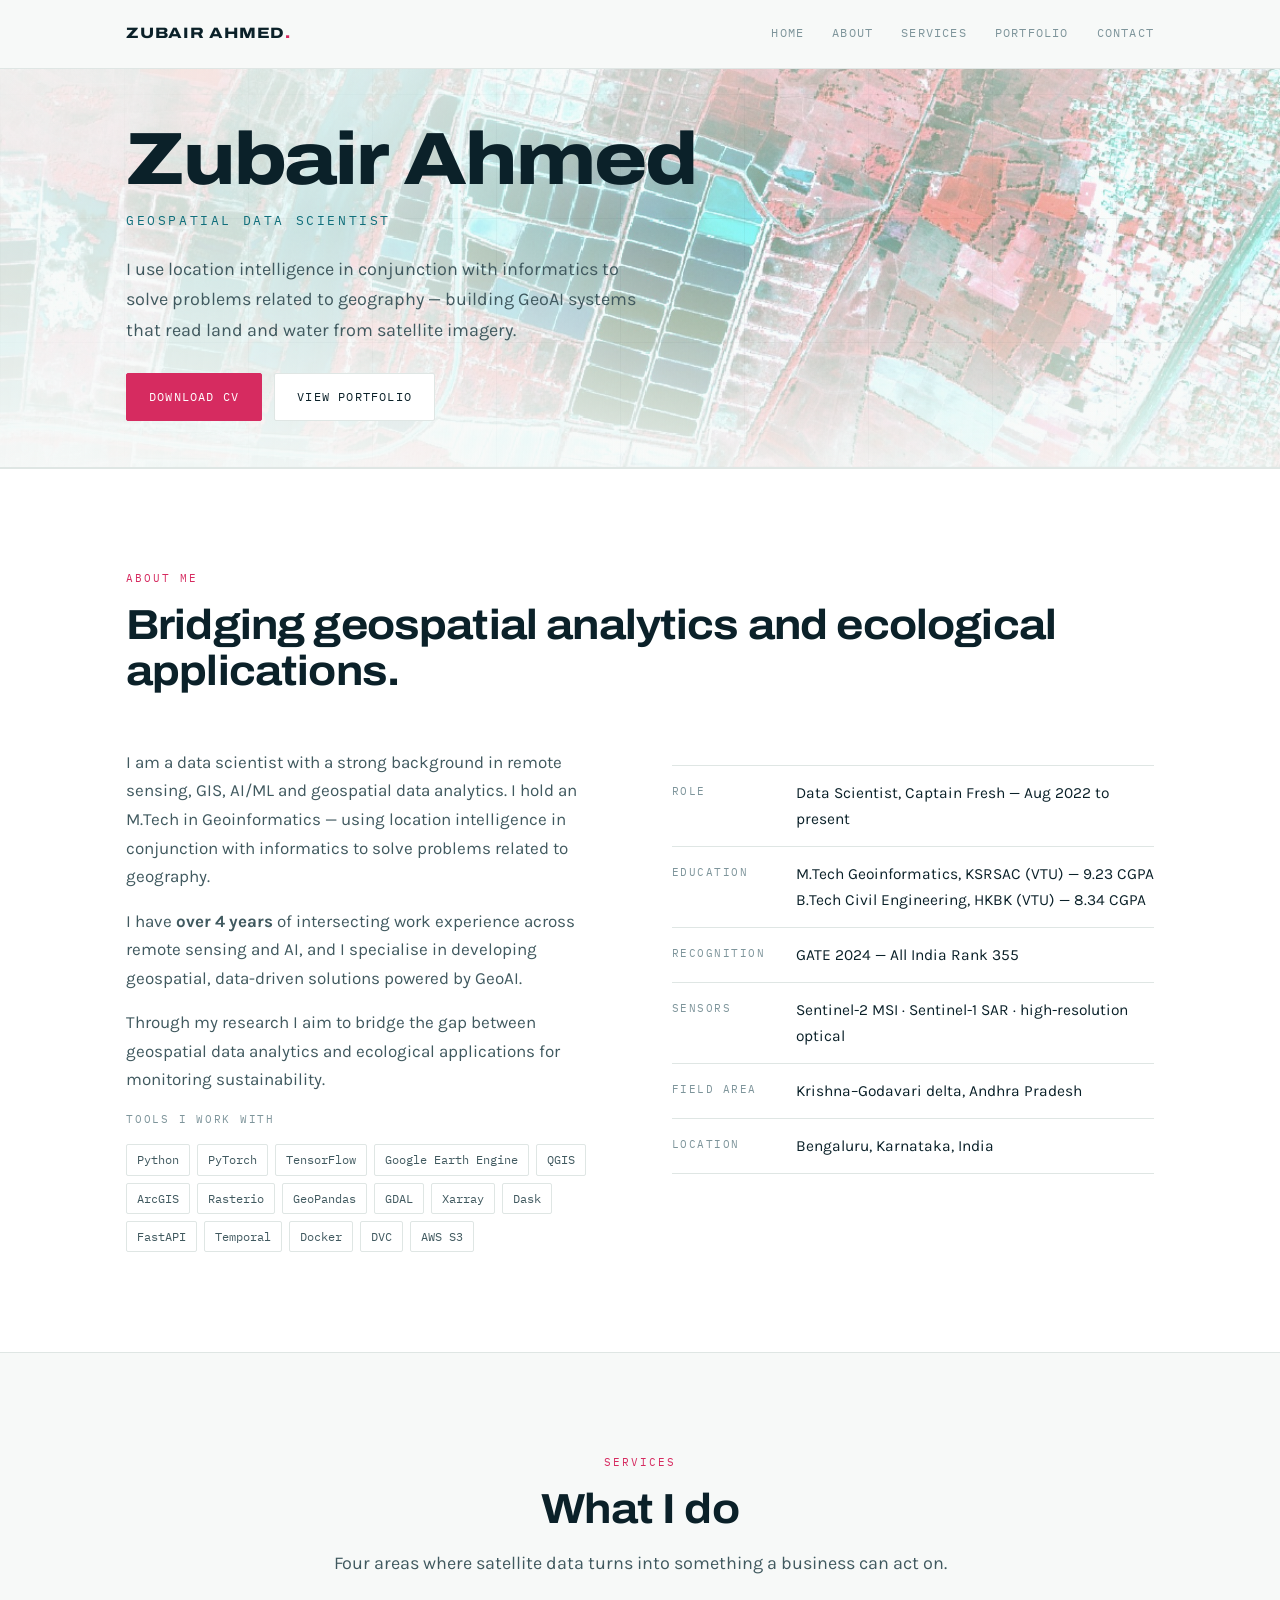
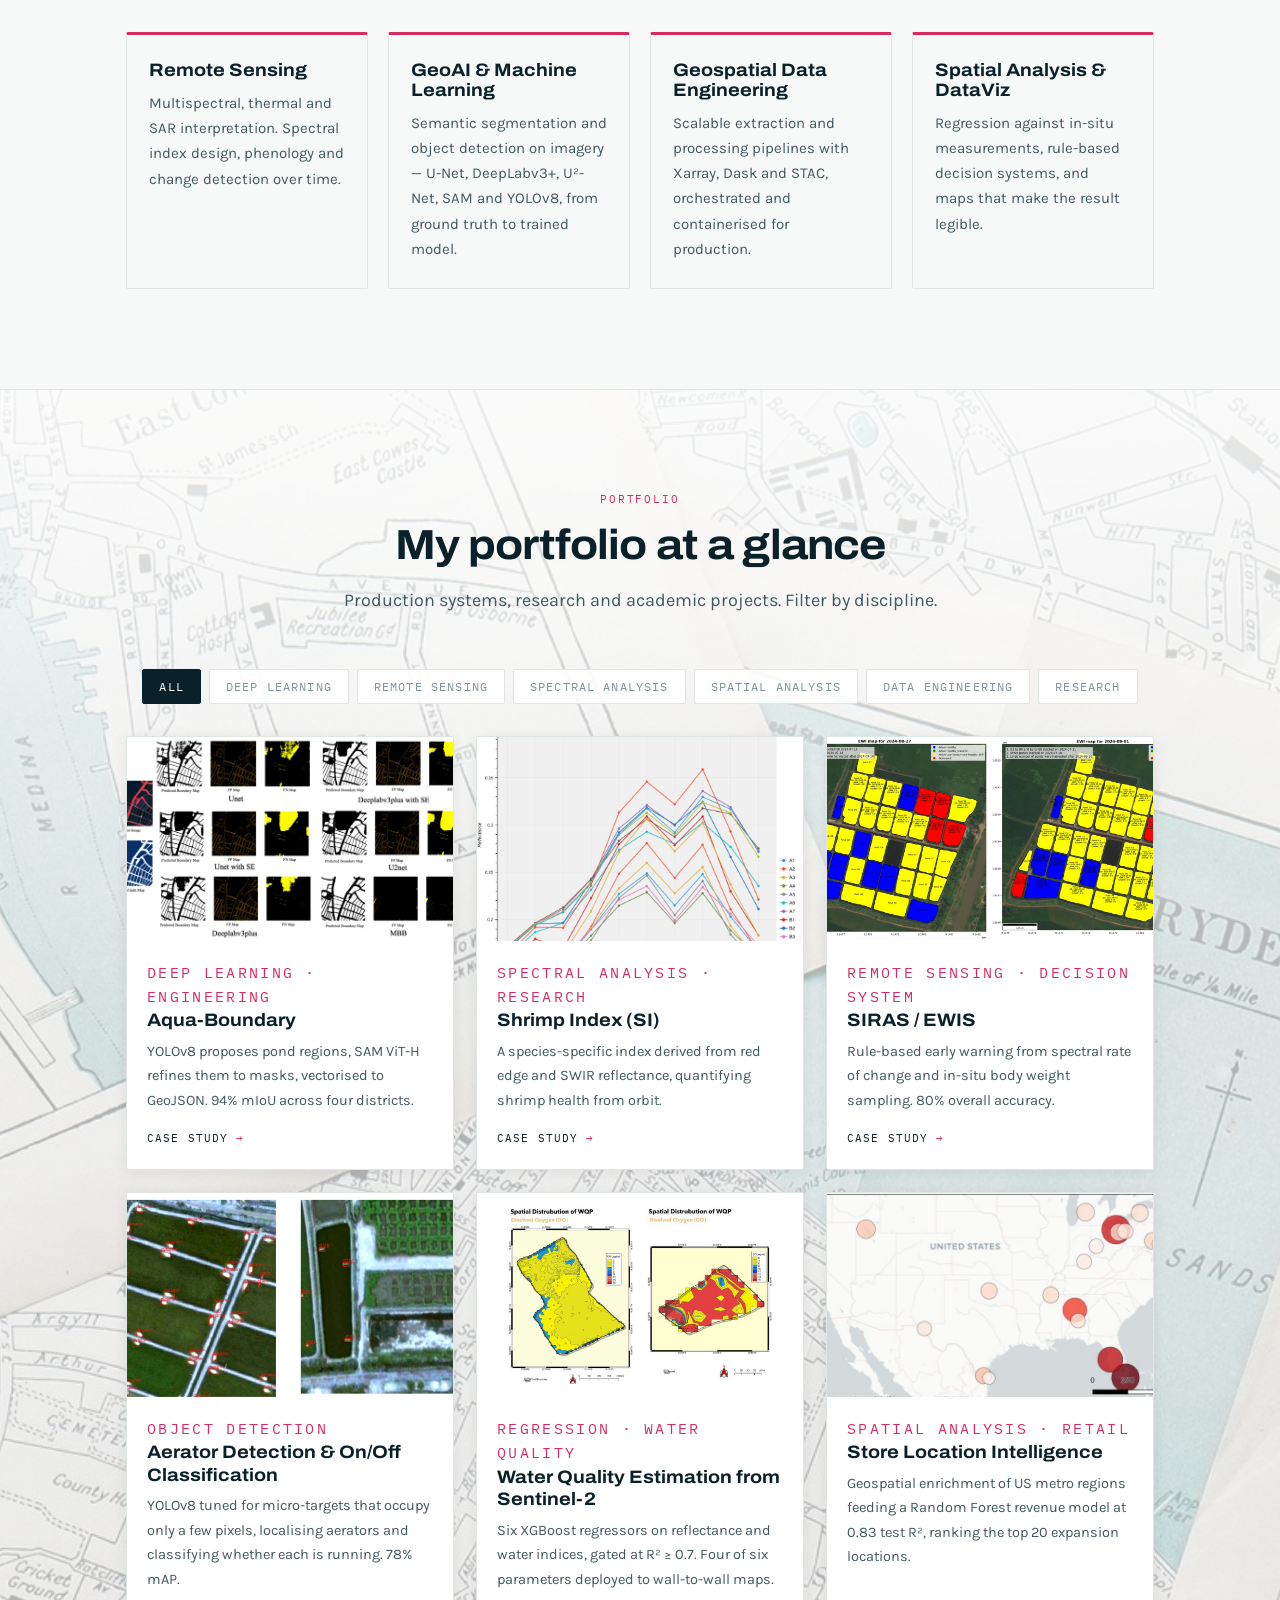
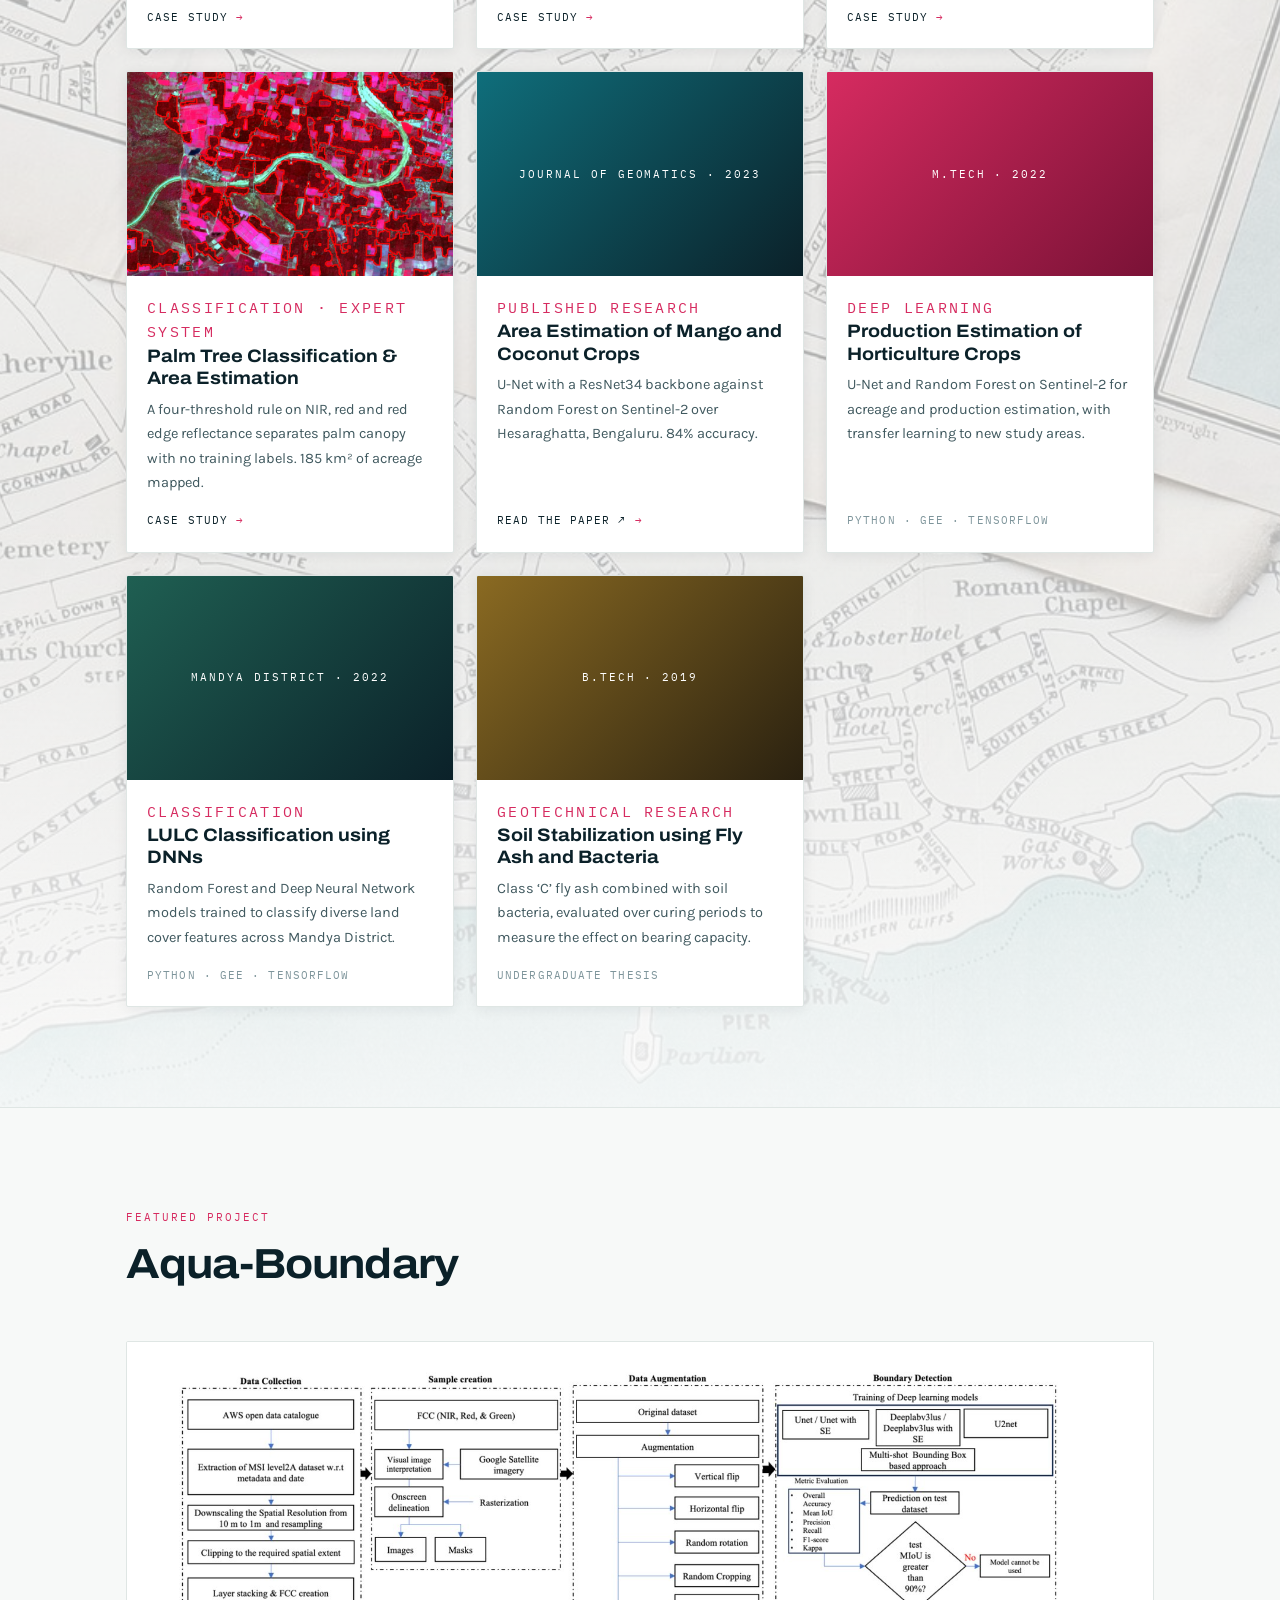
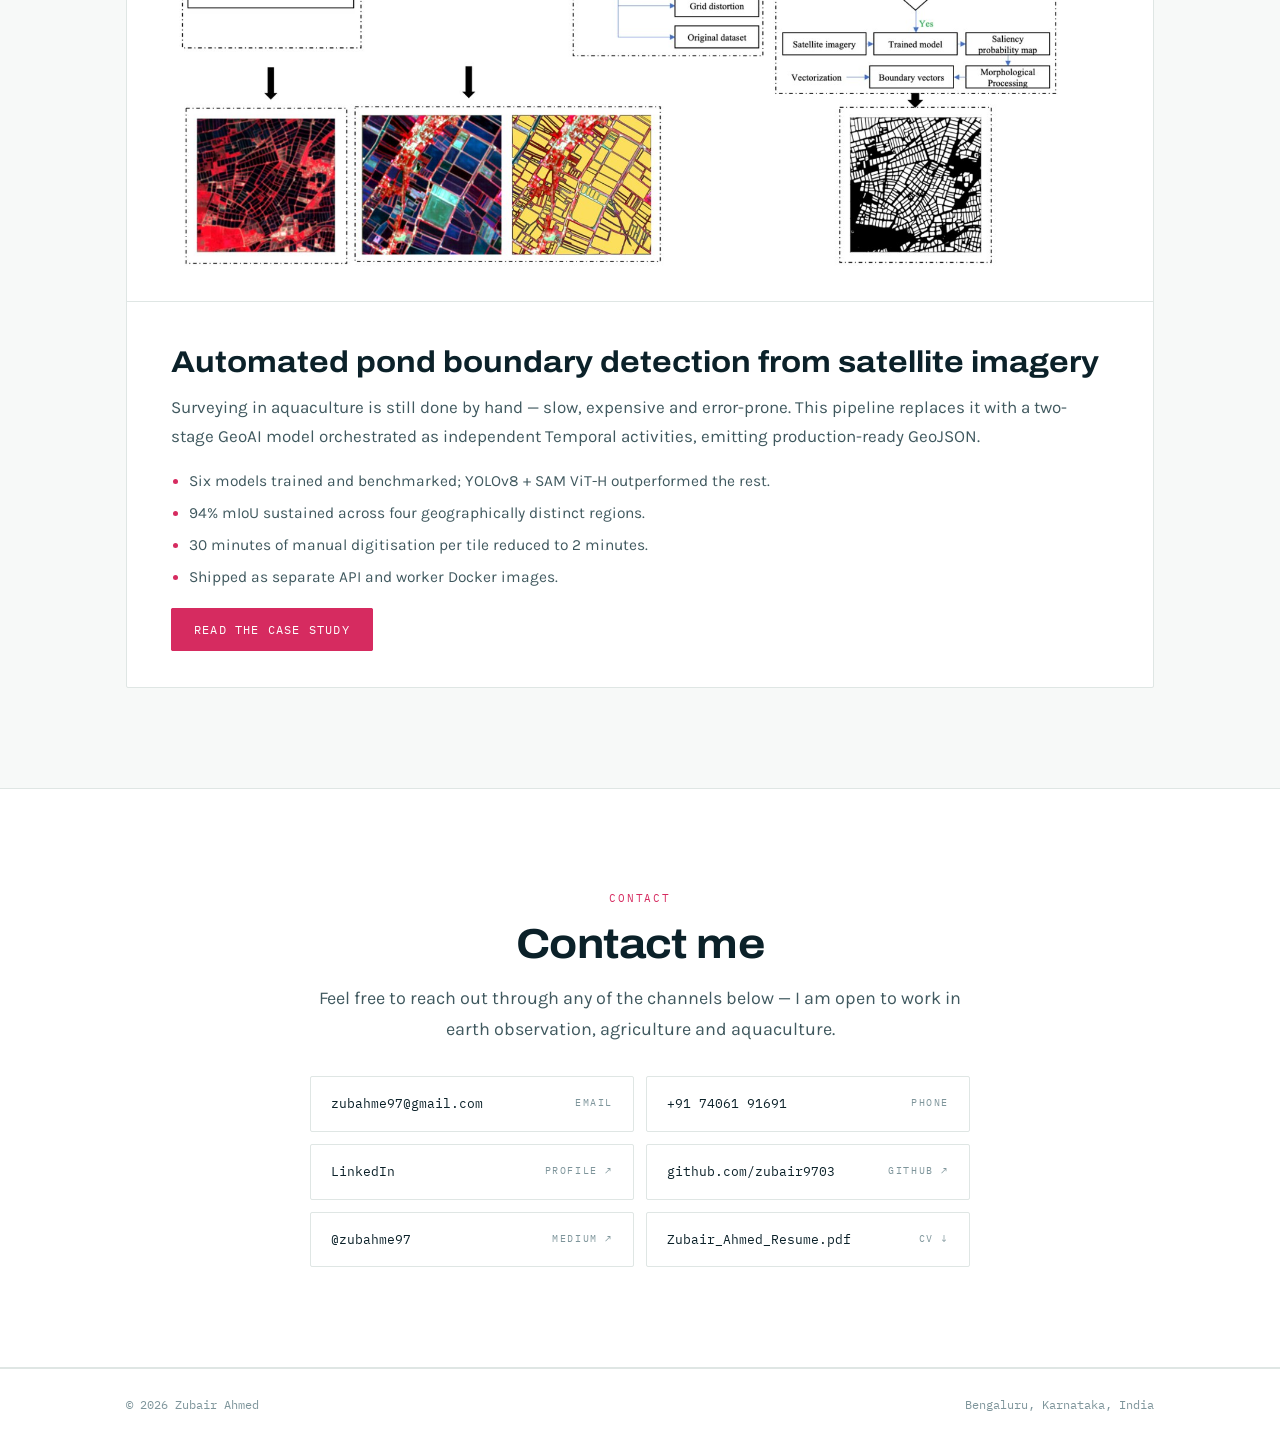
==== commit ea475060: "Fix image distortion and JS-dependency, add two case studies Site-wide fixes found during a review o" ====
--- a/index.html
+++ b/index.html
@@ -5,10 +5,28 @@
 <meta name="viewport" content="width=device-width, initial-scale=1">
 <title>Zubair Ahmed — Geospatial Data Scientist</title>
 <meta name="description" content="Geospatial data scientist specialising in remote sensing, GIS and GeoAI. Pond boundary segmentation, aerator detection, water quality estimation, spectral index research and early warning systems.">
+<link rel="canonical" href="https://zubair9703.github.io/zubair.github.io/">
+
+<meta property="og:type" content="website">
+<meta property="og:site_name" content="Zubair Ahmed">
+<meta property="og:title" content="Zubair Ahmed — Geospatial Data Scientist">
+<meta property="og:description" content="GeoAI systems that read land and water from satellite imagery — pond boundary segmentation, aerator detection, water quality estimation and spectral index research.">
+<meta property="og:url" content="https://zubair9703.github.io/zubair.github.io/">
+<meta property="og:image" content="https://zubair9703.github.io/zubair.github.io/assets/img/fcc-delta-light.jpg">
+<meta property="og:image:alt" content="Sentinel-2 false colour composite of the Krishna–Godavari delta">
+<meta name="twitter:card" content="summary_large_image">
+
+<link rel="icon" href="assets/favicon.svg" type="image/svg+xml">
+<meta name="theme-color" content="#0B2129">
+
 <link rel="preconnect" href="https://fonts.googleapis.com">
 <link rel="preconnect" href="https://fonts.gstatic.com" crossorigin>
 <link href="https://fonts.googleapis.com/css2?family=Archivo:wdth,wght@62..125,100..900&family=IBM+Plex+Mono:wght@400;500;600&family=Karla:wght@300..700&display=swap" rel="stylesheet">
 <link rel="stylesheet" href="assets/css/alt.css">
+<!-- the hero backdrop is the LCP element but lives in CSS, so the preload scanner
+     cannot find it until alt.css has parsed -->
+<link rel="preload" as="image" href="assets/img/fcc-delta-light.jpg" fetchpriority="high">
+<noscript><style>.rv{opacity:1;transform:none}</style></noscript>
 </head>
 <body>
 
@@ -64,7 +82,7 @@
           conjunction with informatics to solve problems related to geography.
         </p>
         <p>
-          I have <strong>3 years 11 months</strong> of intersecting work experience across remote
+          I have <strong>over 4 years</strong> of intersecting work experience across remote
           sensing and AI, and I specialise in developing geospatial, data-driven solutions powered by
           GeoAI.
         </p>
@@ -152,14 +170,17 @@
       <button class="filter" data-filter="deep-learning" aria-pressed="false">Deep Learning</button>
       <button class="filter" data-filter="remote-sensing" aria-pressed="false">Remote Sensing</button>
       <button class="filter" data-filter="spectral" aria-pressed="false">Spectral Analysis</button>
+      <button class="filter" data-filter="spatial-analysis" aria-pressed="false">Spatial Analysis</button>
       <button class="filter" data-filter="engineering" aria-pressed="false">Data Engineering</button>
       <button class="filter" data-filter="research" aria-pressed="false">Research</button>
     </div>
 
+    <p class="filter-status" role="status" aria-live="polite" data-filter-status></p>
+
     <div class="grid" data-grid>
 
       <a class="tile rv" href="projects/aqua-boundary.html" data-cats="deep-learning remote-sensing engineering">
-        <div class="tile-fig"><img src="assets/img/bd-compare-1.jpg" alt="Comparison of pond boundary segmentation outputs" loading="lazy"></div>
+        <div class="tile-fig"><img src="assets/img/bd-compare-1.jpg" alt="Comparison of pond boundary segmentation outputs" loading="lazy" width="1600" height="875"></div>
         <div class="tile-body">
           <p class="tile-cat">Deep Learning · Engineering</p>
           <h3>Aqua-Boundary</h3>
@@ -169,7 +190,7 @@
       </a>
 
       <a class="tile rv" href="projects/shrimp-index.html" data-cats="spectral remote-sensing research">
-        <div class="tile-fig"><img src="assets/img/si-signature.jpg" alt="Spectral signature of shrimp ponds" loading="lazy"></div>
+        <div class="tile-fig"><img src="assets/img/si-signature.jpg" alt="Spectral signature of shrimp ponds" loading="lazy" width="884" height="904"></div>
         <div class="tile-body">
           <p class="tile-cat">Spectral Analysis · Research</p>
           <h3>Shrimp Index (SI)</h3>
@@ -179,7 +200,7 @@
       </a>
 
       <a class="tile rv" href="projects/siras-ewis.html" data-cats="remote-sensing engineering research">
-        <div class="tile-fig"><img src="assets/img/ewis-maps.jpg" alt="Risk alert maps from the early warning system" loading="lazy"></div>
+        <div class="tile-fig"><img src="assets/img/ewis-maps.jpg" alt="Risk alert maps from the early warning system" loading="lazy" width="1600" height="747"></div>
         <div class="tile-body">
           <p class="tile-cat">Remote Sensing · Decision system</p>
           <h3>SIRAS / EWIS</h3>
@@ -189,7 +210,7 @@
       </a>
 
       <a class="tile rv" href="projects/aerator-detection.html" data-cats="deep-learning remote-sensing">
-        <div class="tile-fig"><img src="assets/img/aer-pred-1.jpg" alt="Detected aerators labelled with on and off state" loading="lazy"></div>
+        <div class="tile-fig"><img src="assets/img/aer-pred-1.jpg" alt="Detected aerators labelled with on and off state" loading="lazy" width="1600" height="751"></div>
         <div class="tile-body">
           <p class="tile-cat">Object Detection</p>
           <h3>Aerator Detection &amp; On/Off Classification</h3>
@@ -198,12 +219,32 @@
         </div>
       </a>
 
-      <a class="tile rv" href="projects/water-quality.html" data-cats="remote-sensing spectral engineering research">
-        <div class="tile-fig"><img src="assets/img/wqp-pred-tile.jpg" alt="Sample water quality map outputs predicted across a pond scene" loading="lazy"></div>
+      <a class="tile rv" href="projects/water-quality.html" data-cats="remote-sensing spectral engineering research spatial-analysis">
+        <div class="tile-fig"><img src="assets/img/wqp-pred-tile.jpg" alt="Sample water quality map outputs predicted across a pond scene" loading="lazy" width="1120" height="700"></div>
         <div class="tile-body">
           <p class="tile-cat">Regression · Water quality</p>
           <h3>Water Quality Estimation from Sentinel-2</h3>
           <p>Six XGBoost regressors on reflectance and water indices, gated at R² ≥ 0.7. Four of six parameters deployed to wall-to-wall maps.</p>
+          <span class="more">Case study</span>
+        </div>
+      </a>
+
+      <a class="tile rv" href="projects/store-location-intelligence.html" data-cats="spatial-analysis research">
+        <div class="tile-fig"><img src="assets/img/rei-tile.jpg" alt="Map of the top 20 revenue-maximising locations for new stores across the United States" loading="lazy" width="818" height="432"></div>
+        <div class="tile-body">
+          <p class="tile-cat">Spatial Analysis · Retail</p>
+          <h3>Store Location Intelligence</h3>
+          <p>Geospatial enrichment of US metro regions feeding a Random Forest revenue model at 0.83 test R², ranking the top 20 expansion locations.</p>
+          <span class="more">Case study</span>
+        </div>
+      </a>
+
+      <a class="tile rv" href="projects/palm-tree.html" data-cats="remote-sensing spectral">
+        <div class="tile-fig"><img src="assets/img/palm-tile.jpg" alt="Classified palm tree polygon boundaries over a false colour satellite composite" loading="lazy" width="1120" height="700"></div>
+        <div class="tile-body">
+          <p class="tile-cat">Classification · Expert system</p>
+          <h3>Palm Tree Classification &amp; Area Estimation</h3>
+          <p>A four-threshold rule on NIR, red and red edge reflectance separates palm canopy with no training labels. 185 km² of acreage mapped.</p>
           <span class="more">Case study</span>
         </div>
       </a>
@@ -218,7 +259,7 @@
         </div>
       </a>
 
-      <div class="tile rv" data-cats="deep-learning remote-sensing">
+      <div class="tile tile-static rv" data-cats="deep-learning remote-sensing">
         <div class="tile-fig"><div class="tile-glyph" style="background:linear-gradient(135deg,#D62B60,#7A1236)">M.Tech · 2022</div></div>
         <div class="tile-body">
           <p class="tile-cat">Deep Learning</p>
@@ -228,7 +269,7 @@
         </div>
       </div>
 
-      <div class="tile rv" data-cats="deep-learning remote-sensing">
+      <div class="tile tile-static rv" data-cats="deep-learning remote-sensing">
         <div class="tile-fig"><div class="tile-glyph" style="background:linear-gradient(135deg,#1F5F52,#0B2129)">Mandya District · 2022</div></div>
         <div class="tile-body">
           <p class="tile-cat">Classification</p>
@@ -238,7 +279,7 @@
         </div>
       </div>
 
-      <div class="tile rv" data-cats="research">
+      <div class="tile tile-static rv" data-cats="research">
         <div class="tile-fig"><div class="tile-glyph" style="background:linear-gradient(135deg,#8A6A22,#2A2110)">B.Tech · 2019</div></div>
         <div class="tile-body">
           <p class="tile-cat">Geotechnical Research</p>
@@ -262,7 +303,7 @@
 
     <div class="feature rv">
       <div class="feature-fig">
-        <img src="assets/img/bd-workflow.jpg" alt="End-to-end methodology workflow for the pond boundary detection pipeline" loading="lazy">
+        <img src="assets/img/bd-workflow.jpg" alt="End-to-end methodology workflow for the pond boundary detection pipeline" loading="lazy" width="1600" height="841">
       </div>
       <div class="feature-body">
         <h3>Automated pond boundary detection from satellite imagery</h3>
@@ -296,7 +337,7 @@
     <div class="contact-links">
       <a class="clink" href="mailto:zubahme97@gmail.com"><span>zubahme97@gmail.com</span><span>Email</span></a>
       <a class="clink" href="tel:+917406191691"><span>+91 74061 91691</span><span>Phone</span></a>
-      <a class="clink" href="http://www.linkedin.com/in/zubair-ahmed-106103173" target="_blank" rel="noopener"><span>LinkedIn</span><span>Profile ↗</span></a>
+      <a class="clink" href="https://www.linkedin.com/in/zubair-ahmed-106103173" target="_blank" rel="noopener"><span>LinkedIn</span><span>Profile ↗</span></a>
       <a class="clink" href="https://github.com/zubair9703" target="_blank" rel="noopener"><span>github.com/zubair9703</span><span>GitHub ↗</span></a>
       <a class="clink" href="https://medium.com/@zubahme97" target="_blank" rel="noopener"><span>@zubahme97</span><span>Medium ↗</span></a>
       <a class="clink" href="assets/Zubair_Ahmed_Resume.pdf" download><span>Zubair_Ahmed_Resume.pdf</span><span>CV ↓</span></a>
--- a/assets/css/alt.css
+++ b/assets/css/alt.css
@@ -36,7 +36,9 @@
   -webkit-font-smoothing: antialiased;
 }
 
-img { max-width: 100%; display: block; }
+/* height:auto keeps the intrinsic ratio when max-width shrinks the image —
+   without it, the width/height attributes stretch the picture */
+img { max-width: 100%; height: auto; display: block; }
 a { color: inherit; }
 ::selection { background: var(--accent); color: #fff; }
 
@@ -249,6 +251,16 @@
 .tile .more::after { content: " →"; color: var(--accent); }
 .tile[hidden] { display: none; }
 
+/* tiles with no case study behind them must not offer a click affordance */
+.tile-static { cursor: default; }
+.tile-static:hover { border-color: var(--line); transform: none; box-shadow: 0 2px 14px rgba(11, 33, 41, .07); }
+.tile-static .more::after { content: ""; }
+
+.filter-status {
+  position: absolute; width: 1px; height: 1px; overflow: hidden;
+  clip-path: inset(50%); white-space: nowrap;
+}
+
 /* ---------- featured ---------- */
 
 /* the workflow diagram is ~1.9:1 — in a side column it either crops or letterboxes,
@@ -333,5 +345,10 @@
 }
 @media (max-width: 560px) {
   .grid, .services { grid-template-columns: 1fr; }
-  .nav-links a:not(.nav-cta) { display: none; }
-}
+  /* the header stacks instead of dropping links — a portfolio with no way to
+     reach the work from a phone is worse than a slightly taller bar */
+  .nav-in { height: auto; flex-direction: column; gap: 9px; padding-block: 11px; }
+  .nav-links { gap: 14px; flex-wrap: wrap; justify-content: center; }
+  .nav-links a { font-size: 10.5px; letter-spacing: .06em; }
+  html { scroll-padding-top: 112px; }
+}
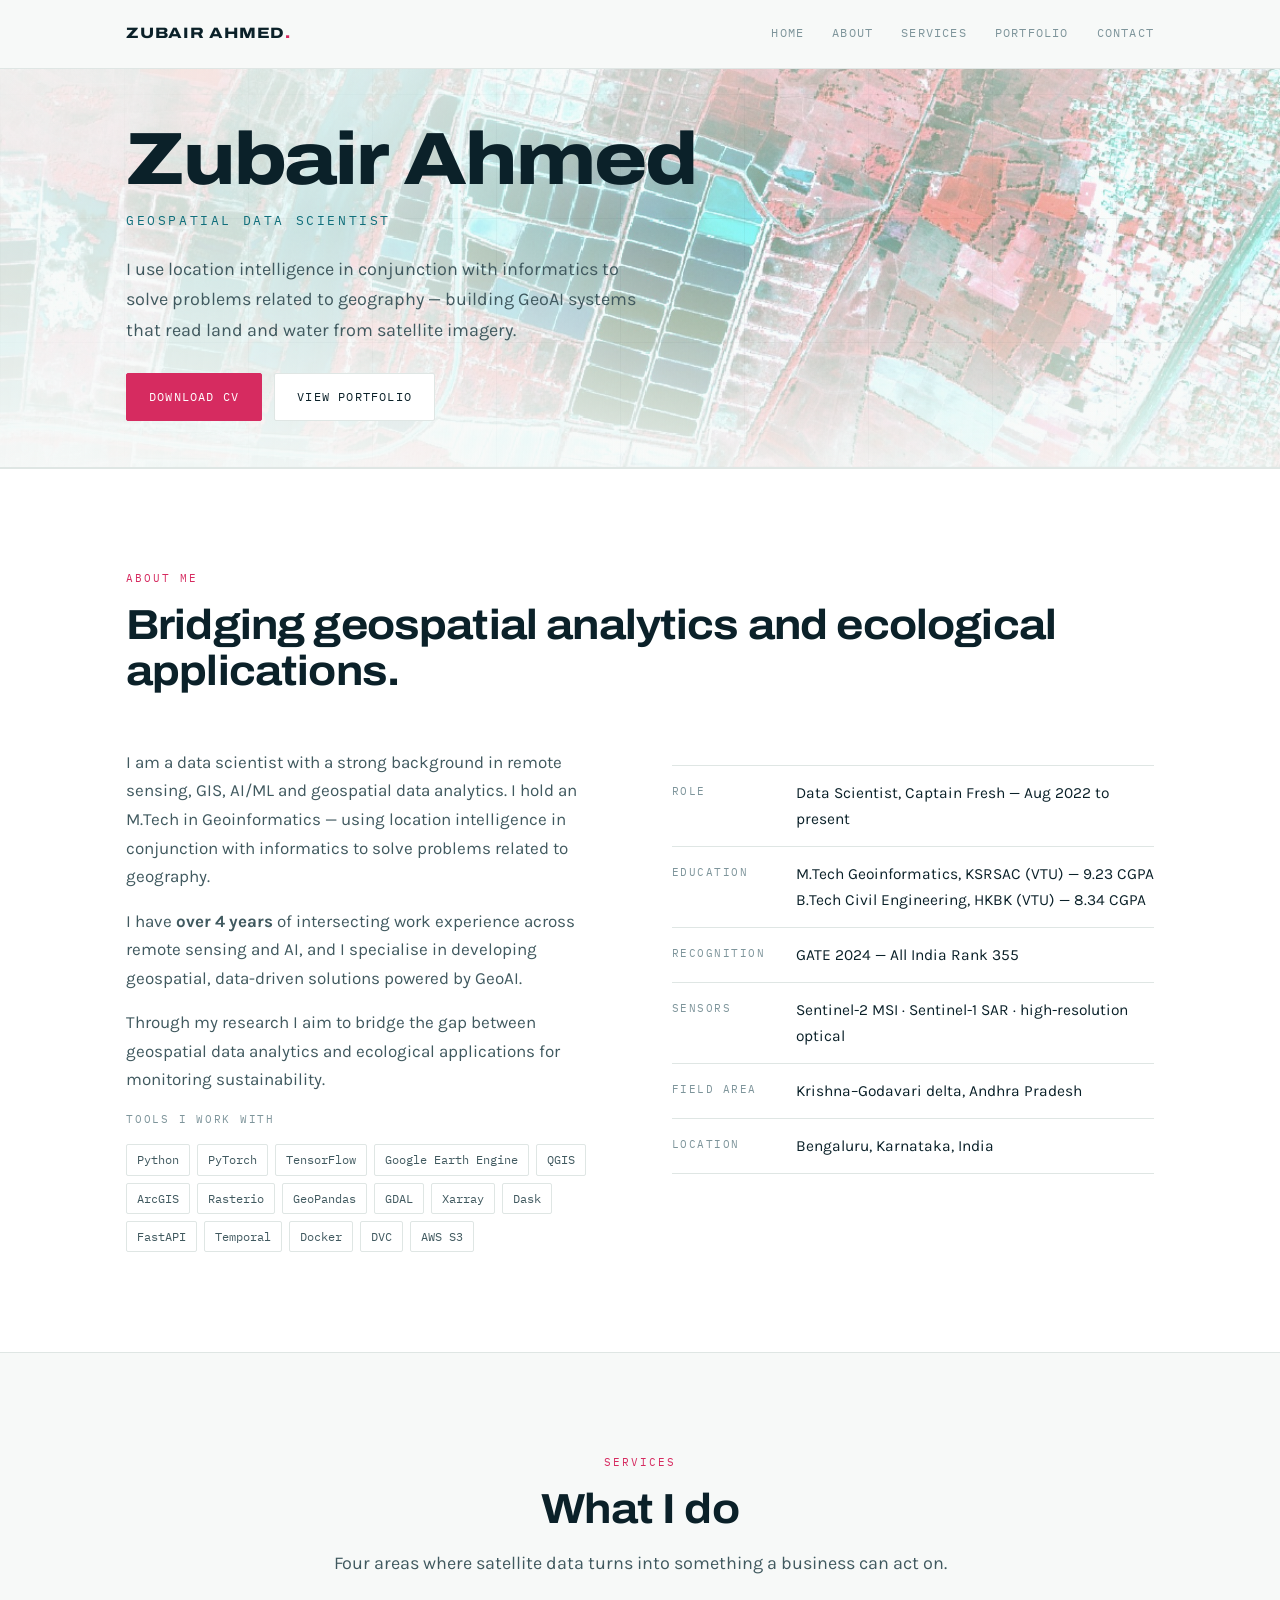
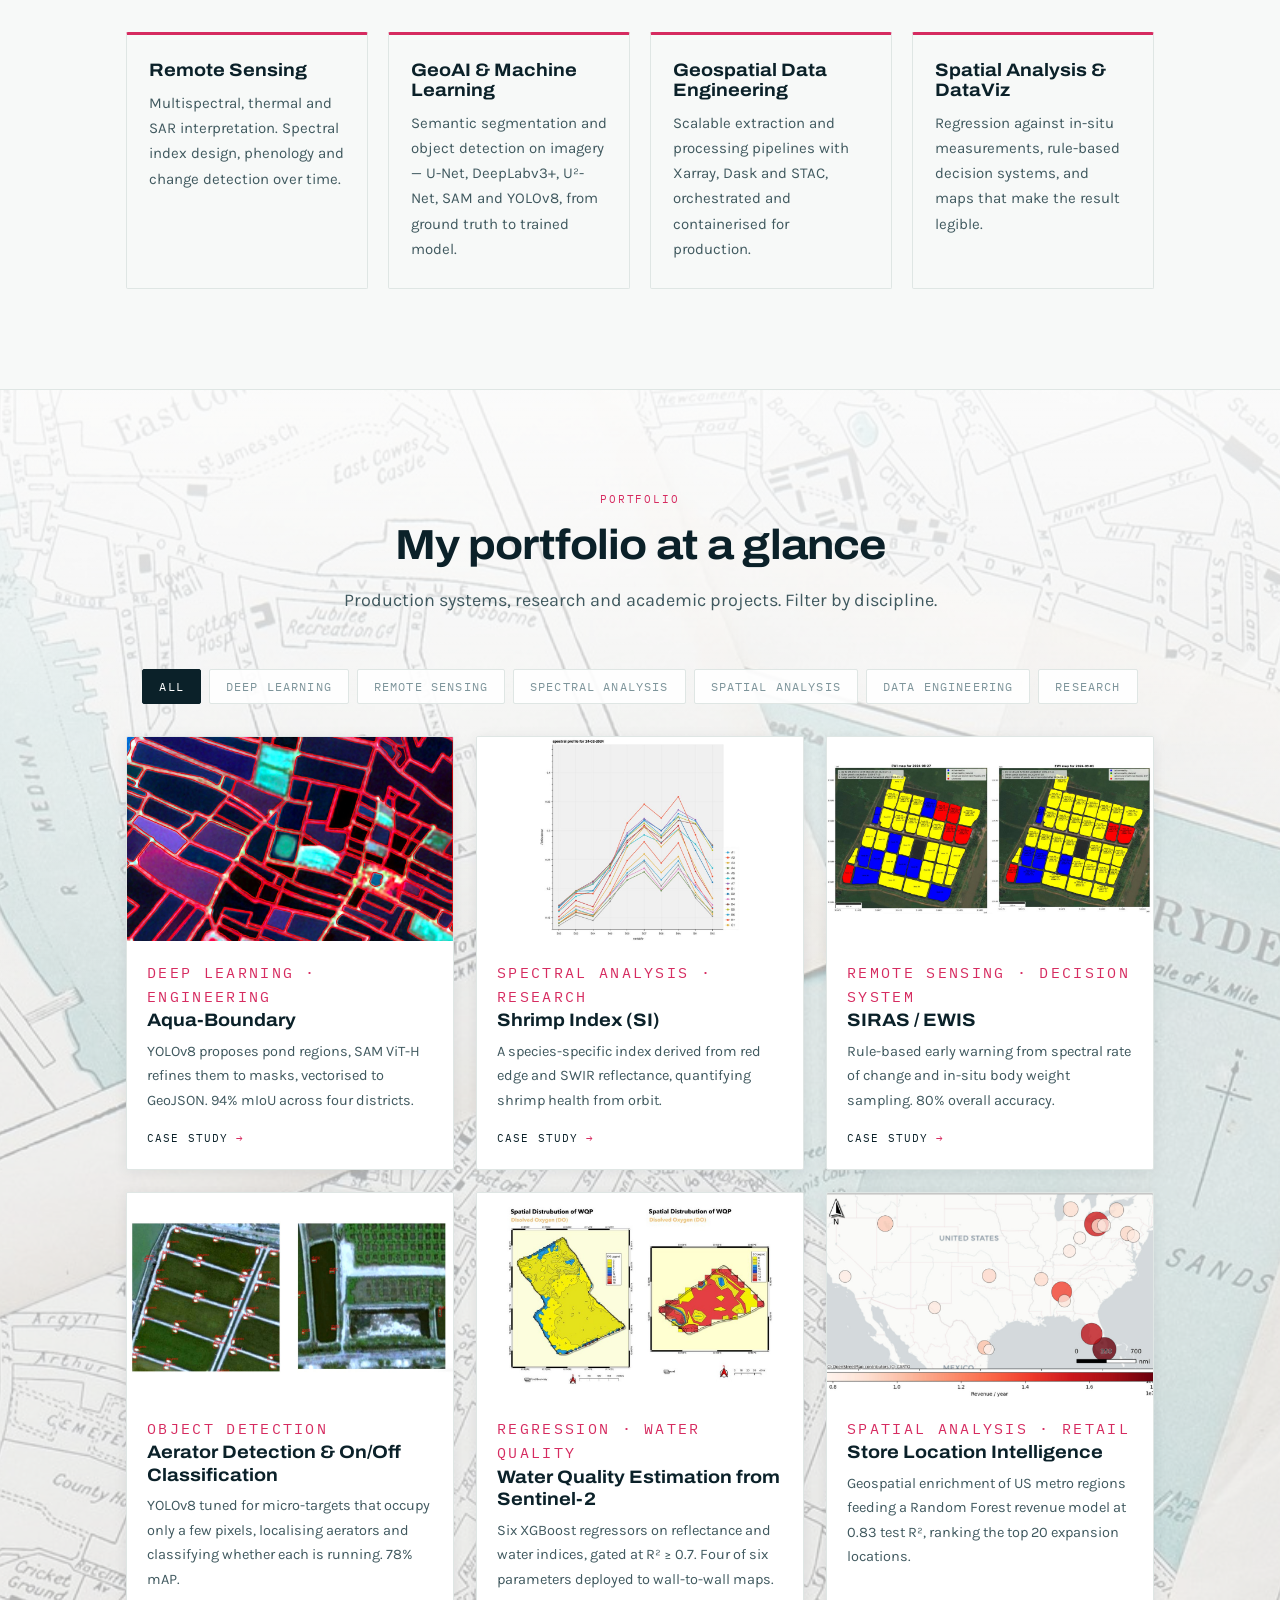
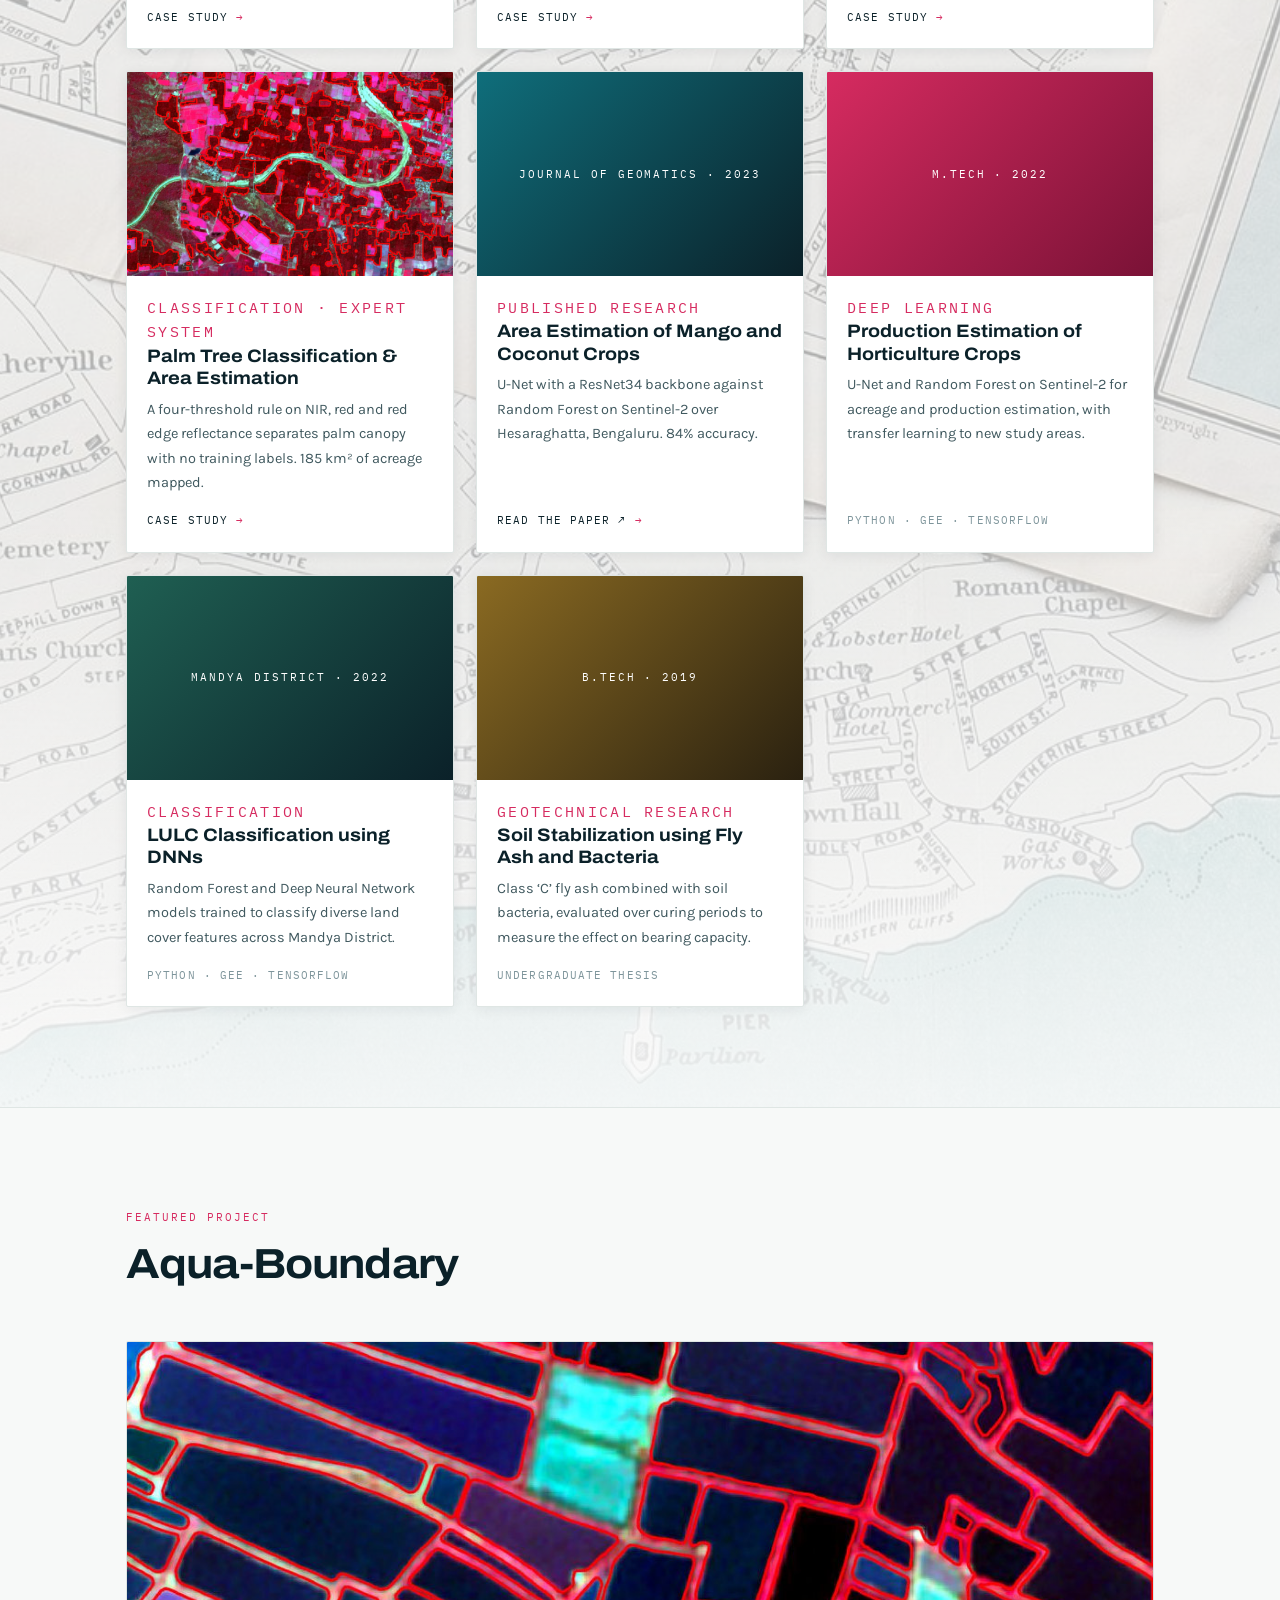
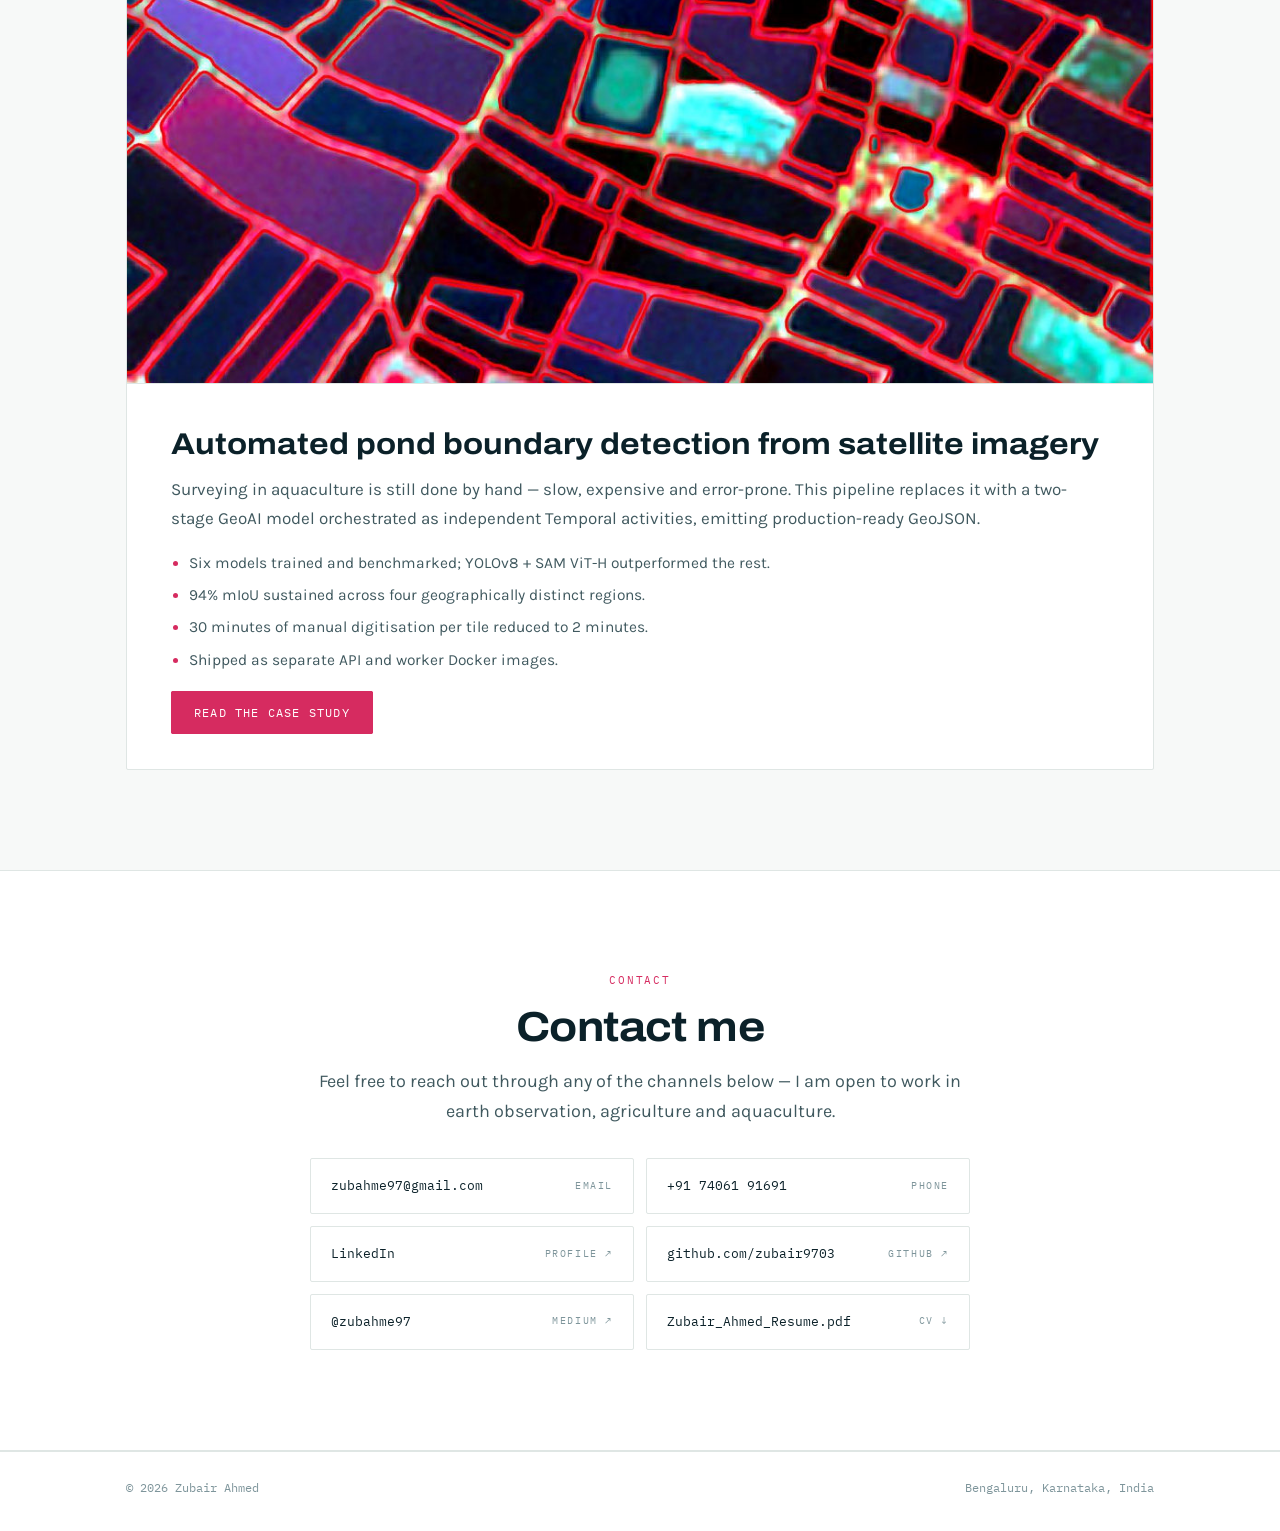
==== commit 4546a534: "Stop portfolio tiles and the featured figure cropping their images The portfolio grid boxes every th" ====
--- a/index.html
+++ b/index.html
@@ -180,7 +180,7 @@
     <div class="grid" data-grid>
 
       <a class="tile rv" href="projects/aqua-boundary.html" data-cats="deep-learning remote-sensing engineering">
-        <div class="tile-fig"><img src="assets/img/bd-compare-1.jpg" alt="Comparison of pond boundary segmentation outputs" loading="lazy" width="1600" height="875"></div>
+        <div class="tile-fig"><img src="assets/img/bd-tile.jpg" alt="Segmented pond boundaries outlined over a false colour satellite composite" loading="lazy" width="1120" height="700"></div>
         <div class="tile-body">
           <p class="tile-cat">Deep Learning · Engineering</p>
           <h3>Aqua-Boundary</h3>
@@ -190,7 +190,7 @@
       </a>
 
       <a class="tile rv" href="projects/shrimp-index.html" data-cats="spectral remote-sensing research">
-        <div class="tile-fig"><img src="assets/img/si-signature.jpg" alt="Spectral signature of shrimp ponds" loading="lazy" width="884" height="904"></div>
+        <div class="tile-fig"><img src="assets/img/si-tile.jpg" alt="Spectral signature of shrimp ponds" loading="lazy" width="1120" height="700"></div>
         <div class="tile-body">
           <p class="tile-cat">Spectral Analysis · Research</p>
           <h3>Shrimp Index (SI)</h3>
@@ -200,7 +200,7 @@
       </a>
 
       <a class="tile rv" href="projects/siras-ewis.html" data-cats="remote-sensing engineering research">
-        <div class="tile-fig"><img src="assets/img/ewis-maps.jpg" alt="Risk alert maps from the early warning system" loading="lazy" width="1600" height="747"></div>
+        <div class="tile-fig"><img src="assets/img/ewis-tile.jpg" alt="Risk alert maps from the early warning system, ponds coloured by risk class on two dates" loading="lazy" width="1120" height="700"></div>
         <div class="tile-body">
           <p class="tile-cat">Remote Sensing · Decision system</p>
           <h3>SIRAS / EWIS</h3>
@@ -210,7 +210,7 @@
       </a>
 
       <a class="tile rv" href="projects/aerator-detection.html" data-cats="deep-learning remote-sensing">
-        <div class="tile-fig"><img src="assets/img/aer-pred-1.jpg" alt="Detected aerators labelled with on and off state" loading="lazy" width="1600" height="751"></div>
+        <div class="tile-fig"><img src="assets/img/aer-tile.jpg" alt="Detected aerators labelled with on and off state" loading="lazy" width="1120" height="700"></div>
         <div class="tile-body">
           <p class="tile-cat">Object Detection</p>
           <h3>Aerator Detection &amp; On/Off Classification</h3>
@@ -230,7 +230,7 @@
       </a>
 
       <a class="tile rv" href="projects/store-location-intelligence.html" data-cats="spatial-analysis research">
-        <div class="tile-fig"><img src="assets/img/rei-tile.jpg" alt="Map of the top 20 revenue-maximising locations for new stores across the United States" loading="lazy" width="818" height="432"></div>
+        <div class="tile-fig"><img src="assets/img/rei-tile.jpg" alt="Map of the top 20 revenue-maximising locations for new stores across the United States" loading="lazy" width="1120" height="700"></div>
         <div class="tile-body">
           <p class="tile-cat">Spatial Analysis · Retail</p>
           <h3>Store Location Intelligence</h3>
@@ -303,7 +303,7 @@
 
     <div class="feature rv">
       <div class="feature-fig">
-        <img src="assets/img/bd-workflow.jpg" alt="End-to-end methodology workflow for the pond boundary detection pipeline" loading="lazy" width="1600" height="841">
+        <img src="assets/img/bd-tile.jpg" alt="Segmented pond boundaries outlined over a false colour satellite composite" loading="lazy" width="1120" height="700">
       </div>
       <div class="feature-body">
         <h3>Automated pond boundary detection from satellite imagery</h3>
--- a/assets/css/alt.css
+++ b/assets/css/alt.css
@@ -263,29 +263,22 @@
 
 /* ---------- featured ---------- */
 
-/* the workflow diagram is ~1.9:1 — in a side column it either crops or letterboxes,
-   so the feature stacks: full-width figure above, copy below */
+/* the feature stacks rather than running figure beside copy: a landscape figure in a
+   side column either crops or letterboxes, neither of which reads well */
 .feature {
   display: grid; grid-template-columns: 1fr;
   border: 1px solid var(--line); border-radius: 2px; overflow: hidden; background: var(--paper-2);
 }
-/* the featured figure is a wide workflow diagram — it must be readable end to end,
-   so it is fitted whole rather than cropped to fill the column */
+/* full bleed — the figure runs to the card edges. Padding here would frame a
+   photographic cover in white; height:auto still shows any aspect ratio whole */
 .feature-fig {
   background: var(--paper-2);
   border-bottom: 1px solid var(--line);
-  display: flex;
-  align-items: center;
-  justify-content: center;
-  padding: clamp(16px, 2.4vw, 30px);
-  min-height: 0;
-  max-height: 560px;
+  overflow: hidden;
 }
 .feature-fig img {
   width: 100%;
   height: auto;
-  max-height: 100%;
-  object-fit: contain;
 }
 .feature-body { padding: clamp(26px, 4vw, 44px); }
 .feature h3 { font-size: clamp(22px, 3vw, 30px); font-weight: 700; margin-bottom: 14px; }
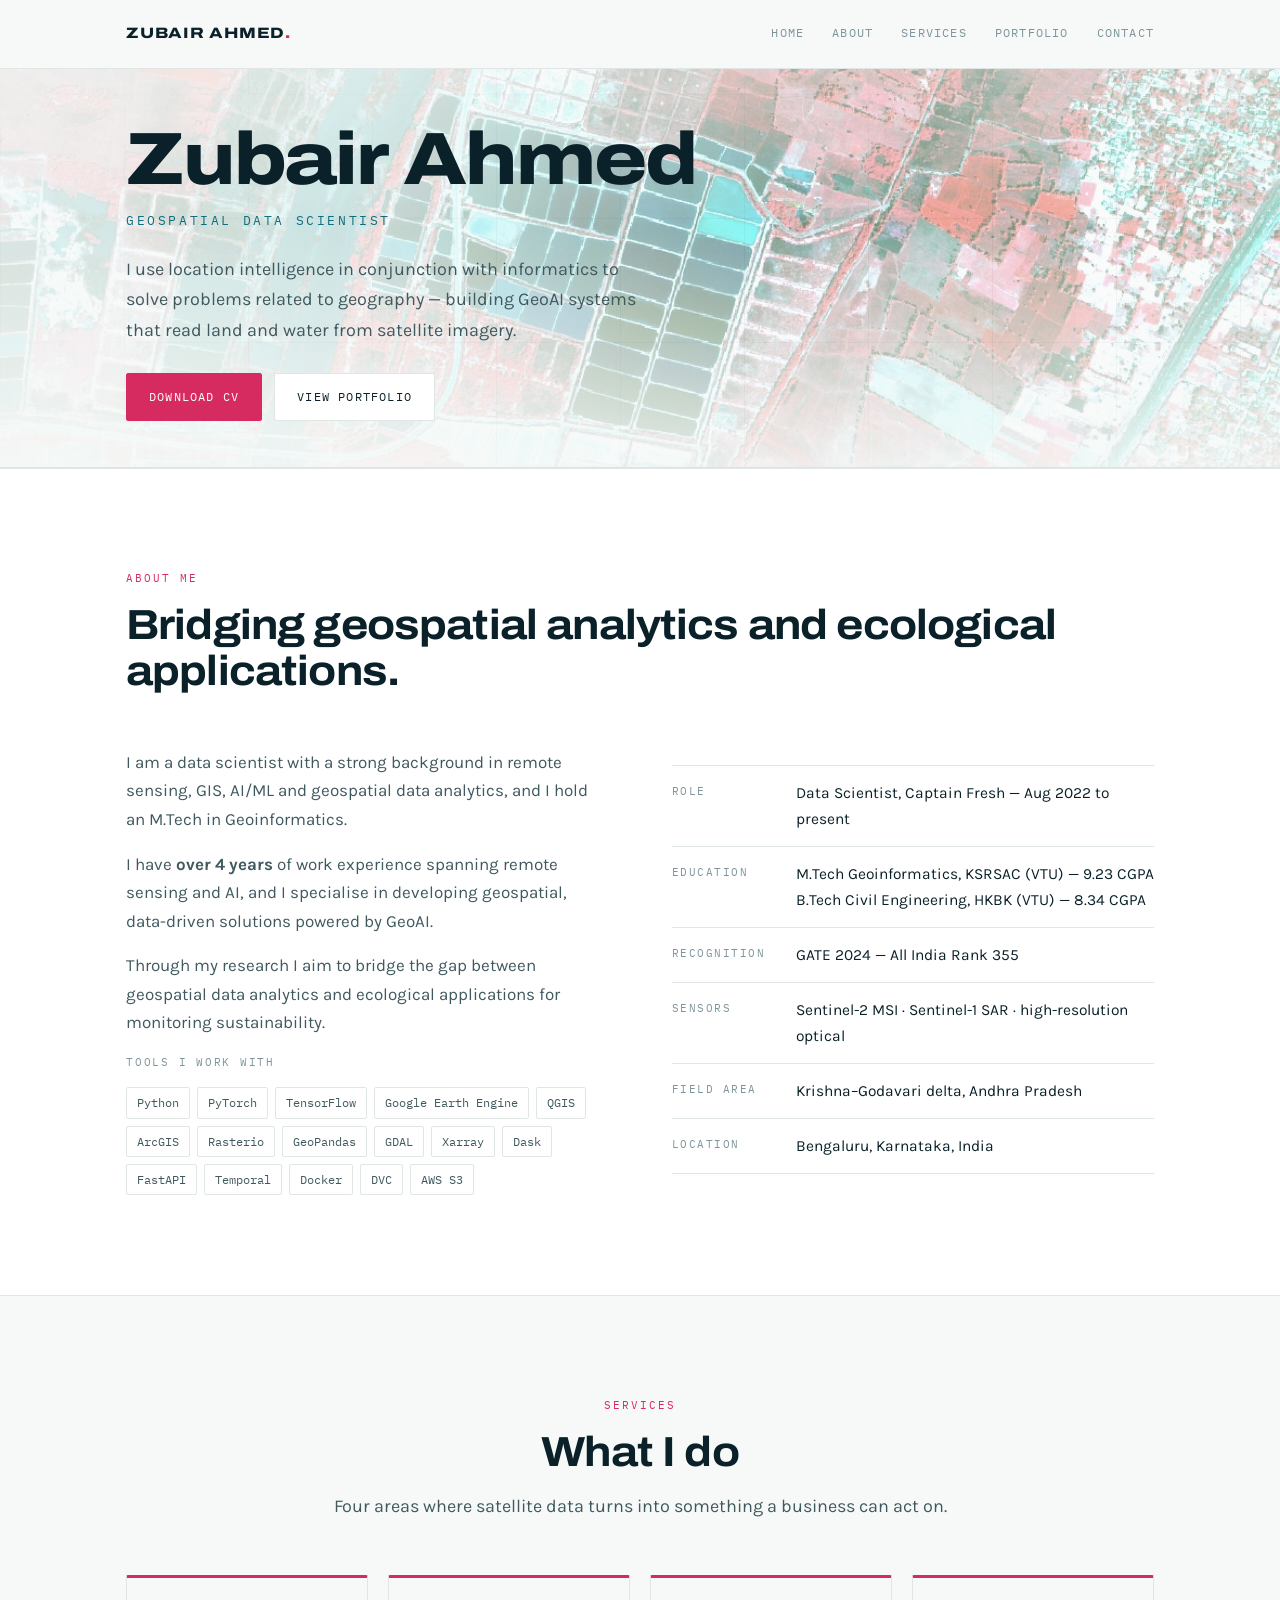
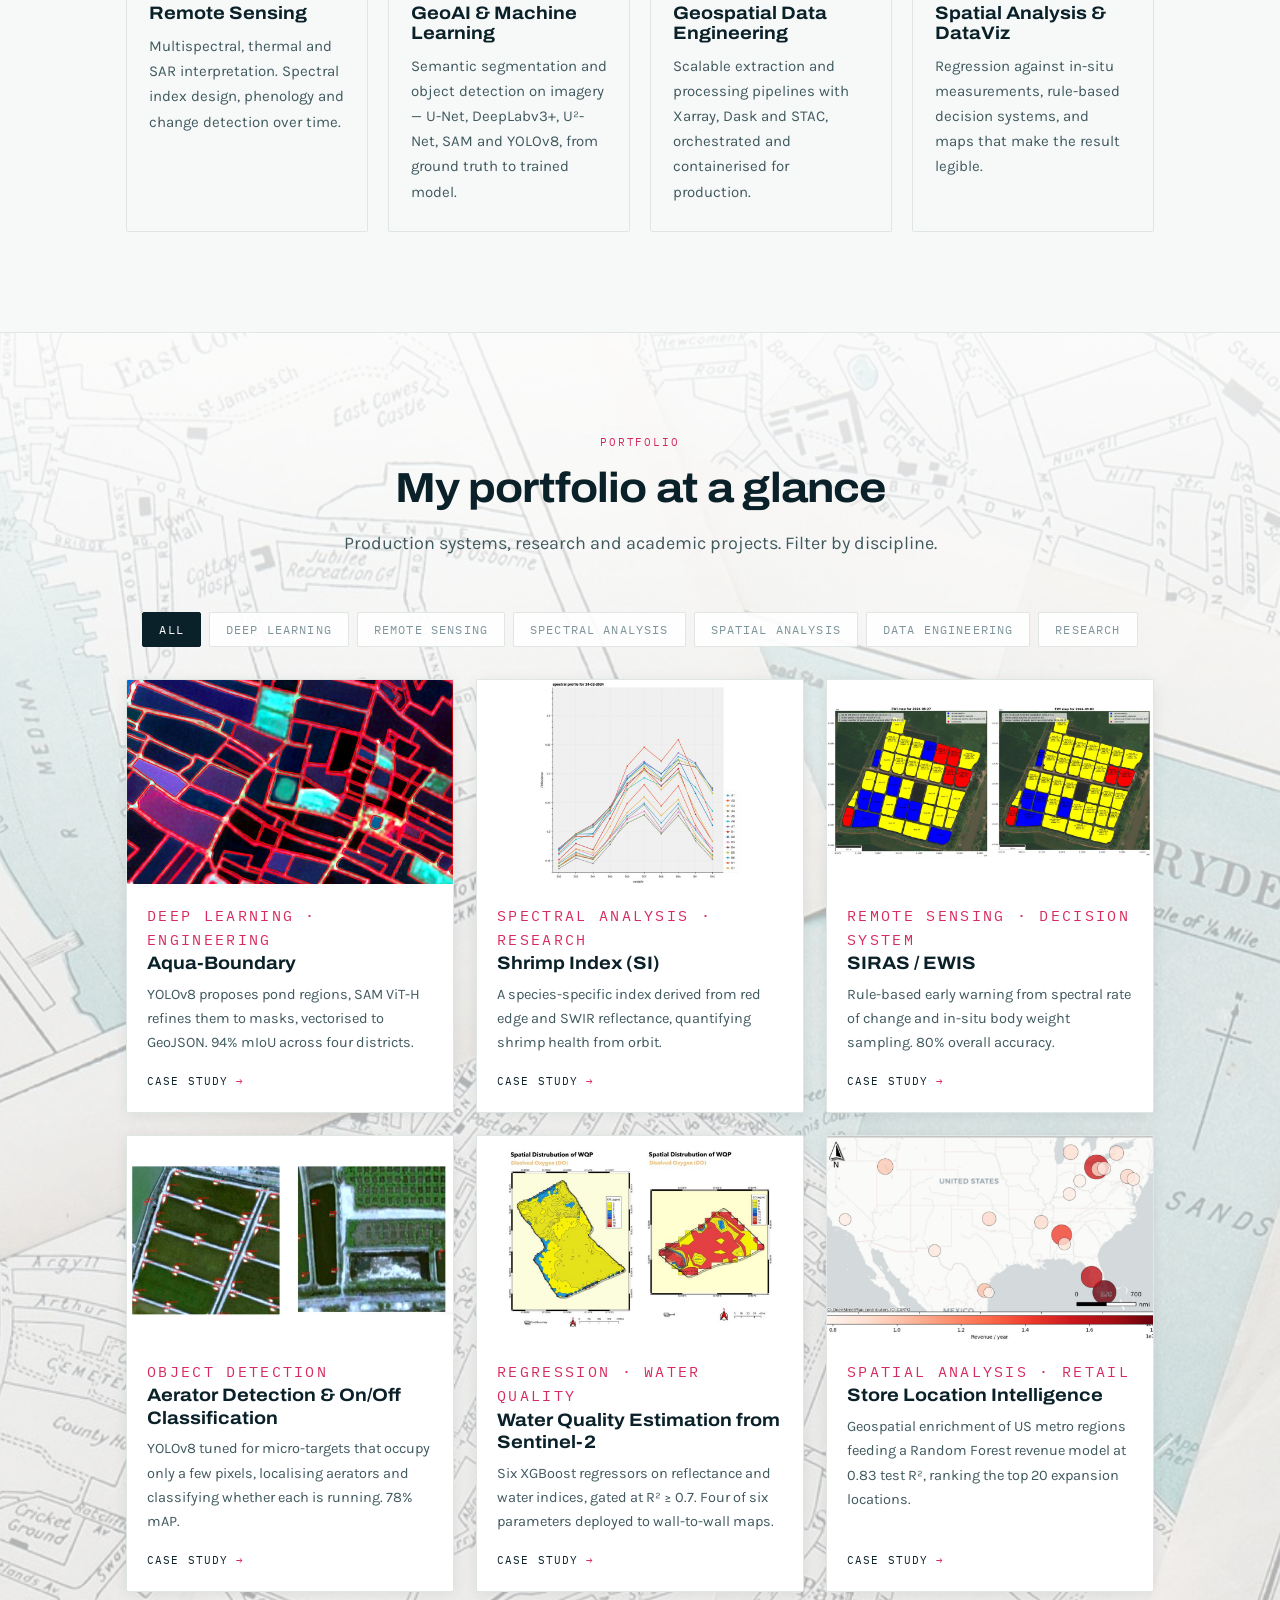
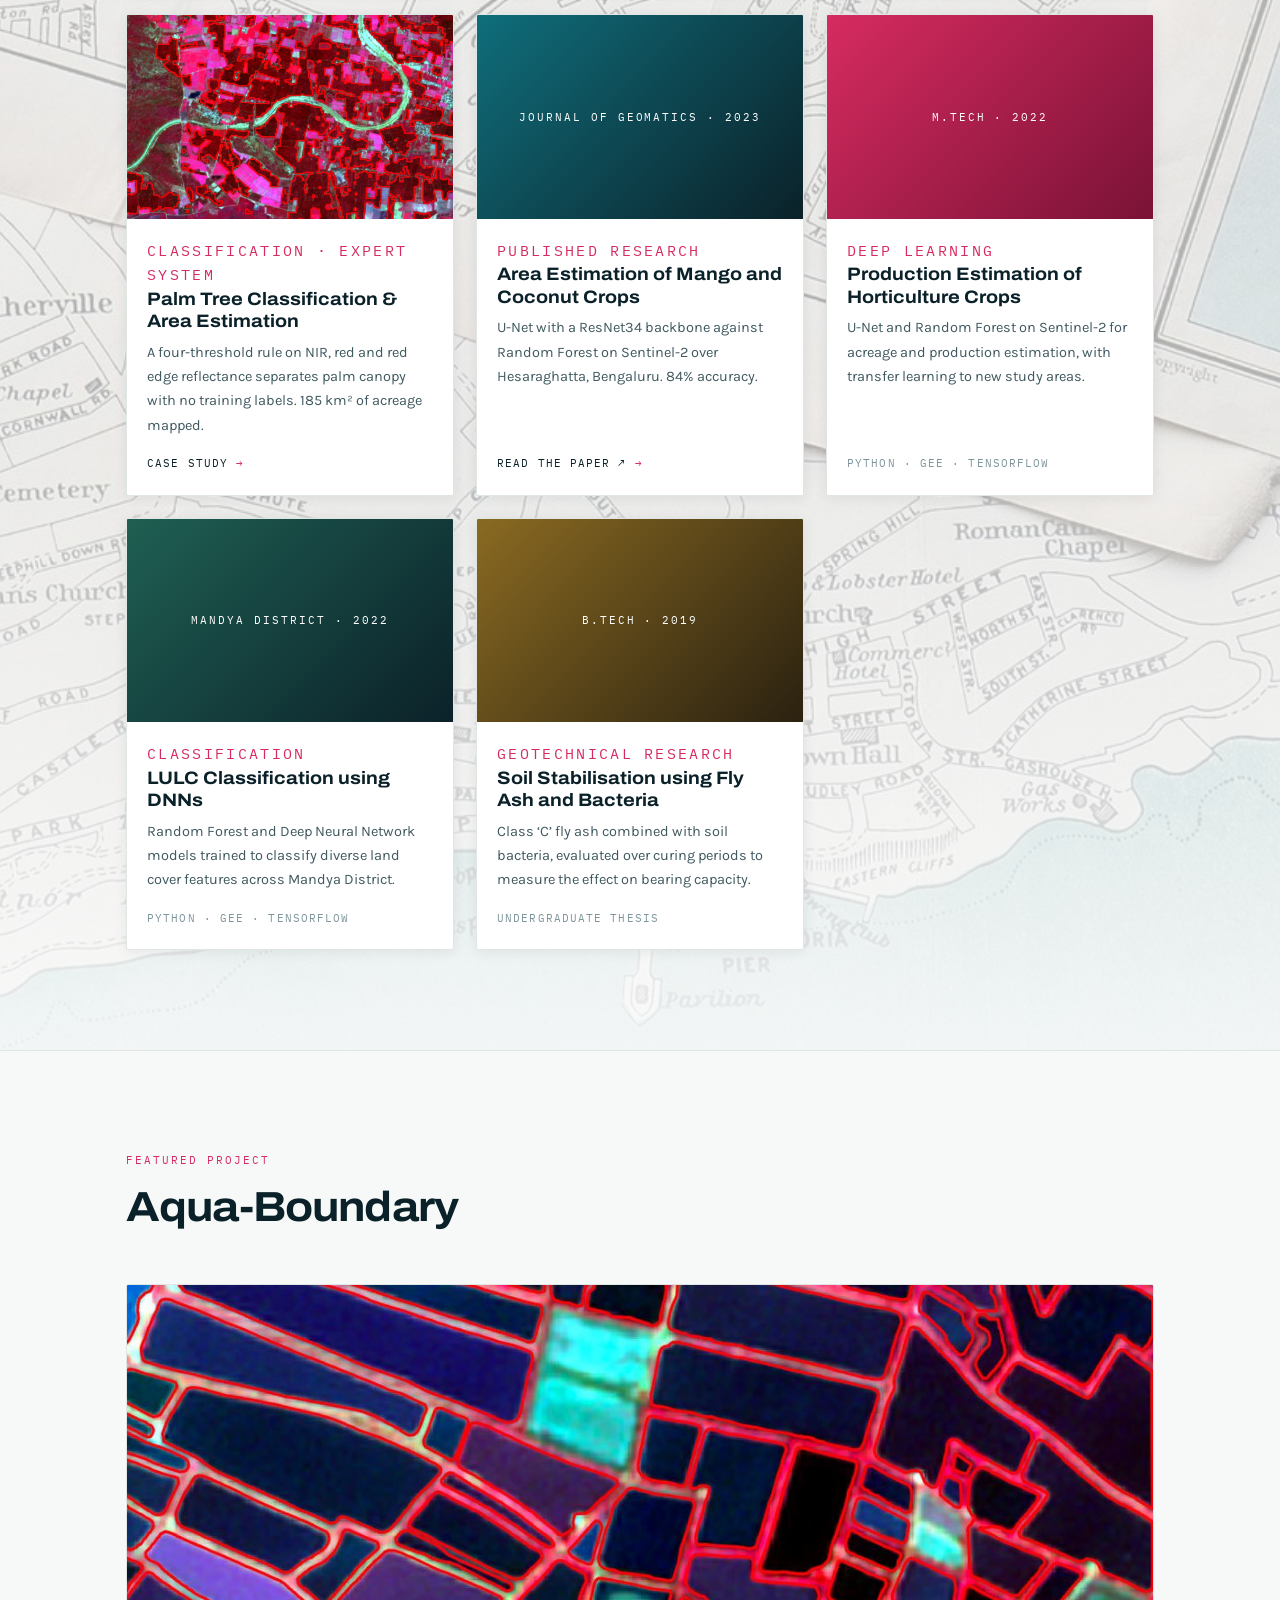
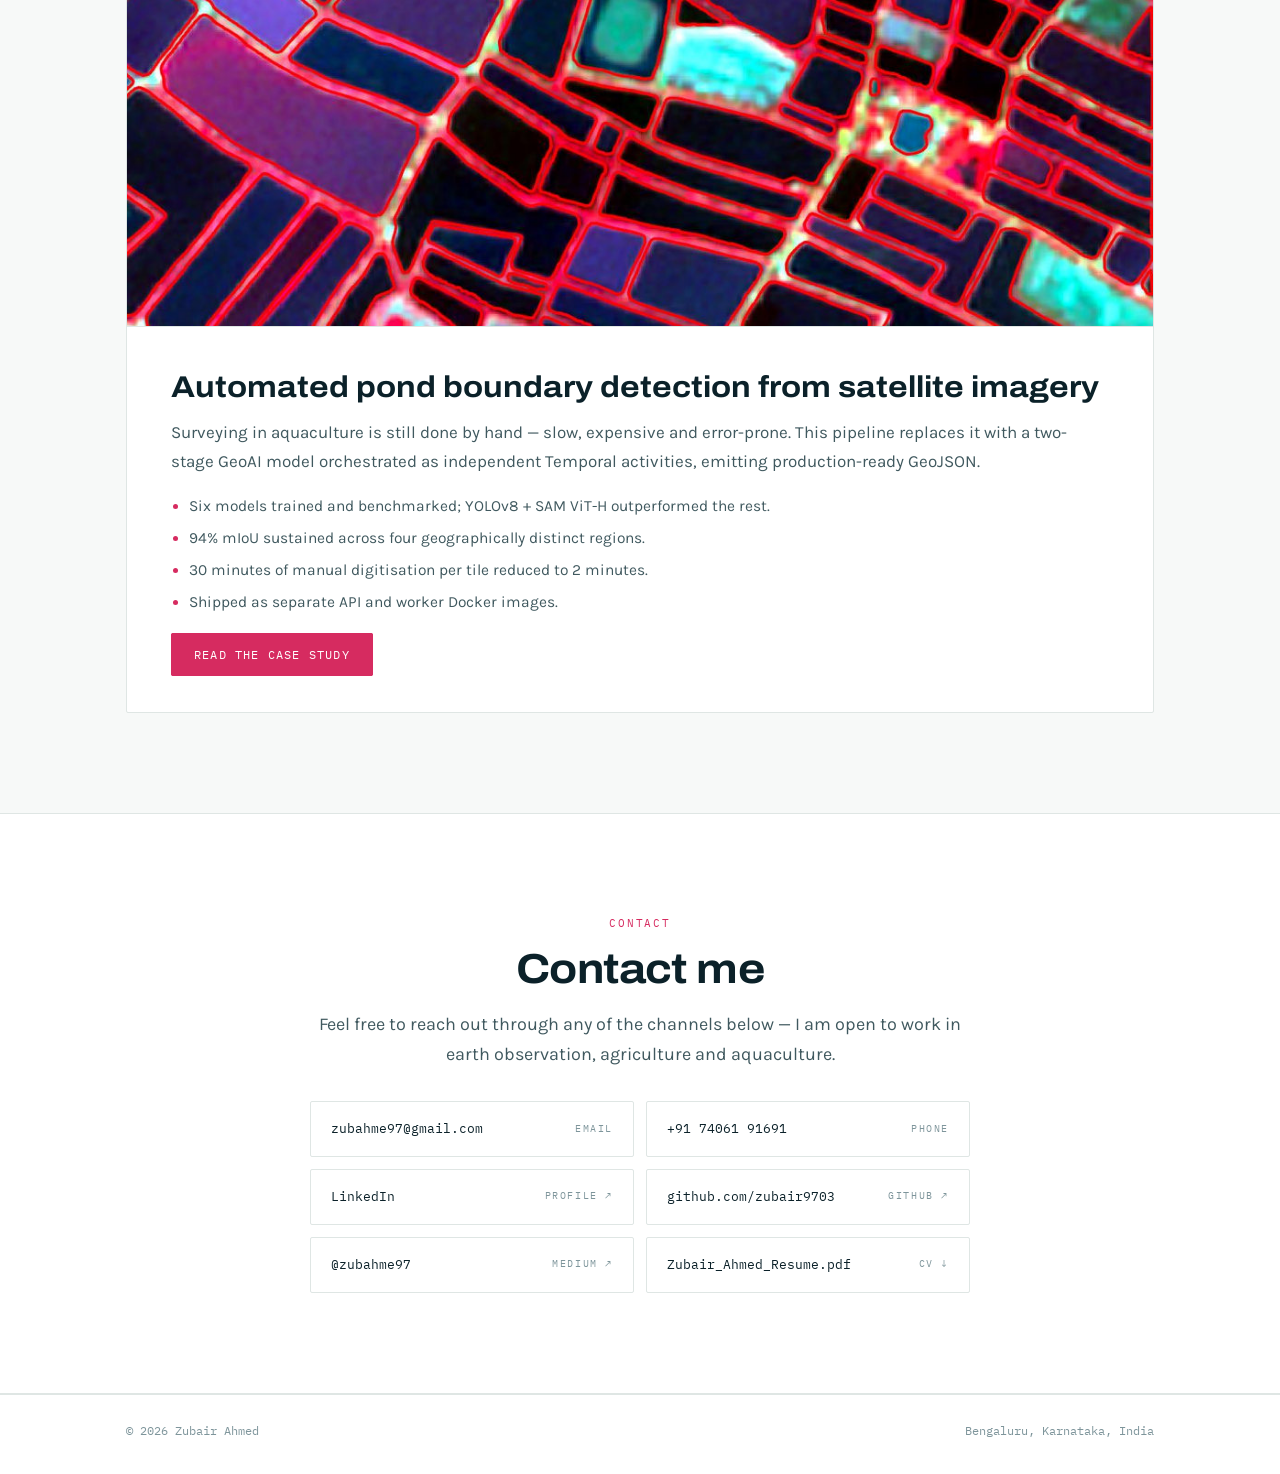
==== commit ce3aa040: "Added Corrections" ====
--- a/index.html
+++ b/index.html
@@ -78,11 +78,10 @@
       <div class="about rv">
         <p>
           I am a data scientist with a strong background in remote sensing, GIS, AI/ML and geospatial
-          data analytics. I hold an M.Tech in Geoinformatics — using location intelligence in
-          conjunction with informatics to solve problems related to geography.
+          data analytics, and I hold an M.Tech in Geoinformatics.
         </p>
         <p>
-          I have <strong>over 4 years</strong> of intersecting work experience across remote
+          I have <strong>over 4 years</strong> of work experience spanning remote
           sensing and AI, and I specialise in developing geospatial, data-driven solutions powered by
           GeoAI.
         </p>
@@ -283,7 +282,7 @@
         <div class="tile-fig"><div class="tile-glyph" style="background:linear-gradient(135deg,#8A6A22,#2A2110)">B.Tech · 2019</div></div>
         <div class="tile-body">
           <p class="tile-cat">Geotechnical Research</p>
-          <h3>Soil Stabilization using Fly Ash and Bacteria</h3>
+          <h3>Soil Stabilisation using Fly Ash and Bacteria</h3>
           <p>Class ‘C’ fly ash combined with soil bacteria, evaluated over curing periods to measure the effect on bearing capacity.</p>
           <span class="more" style="color:var(--muted)">Undergraduate thesis</span>
         </div>
